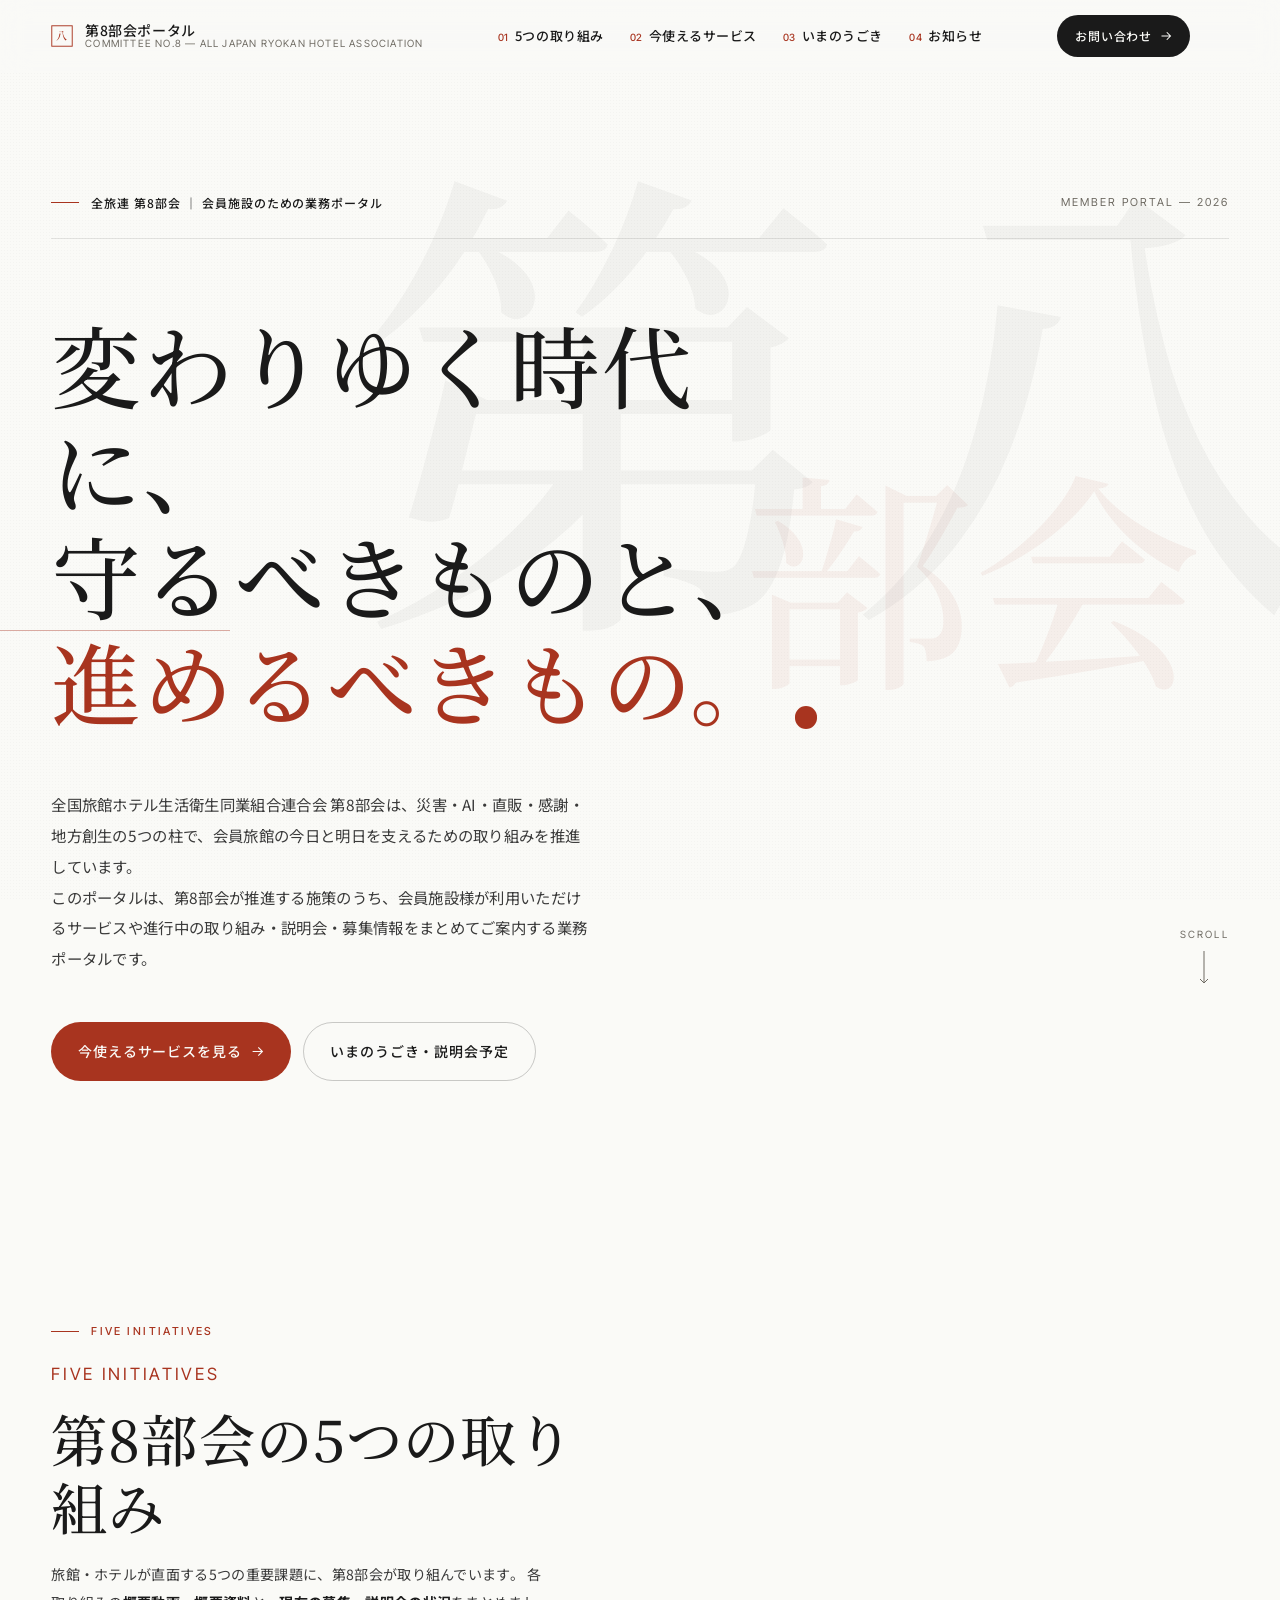
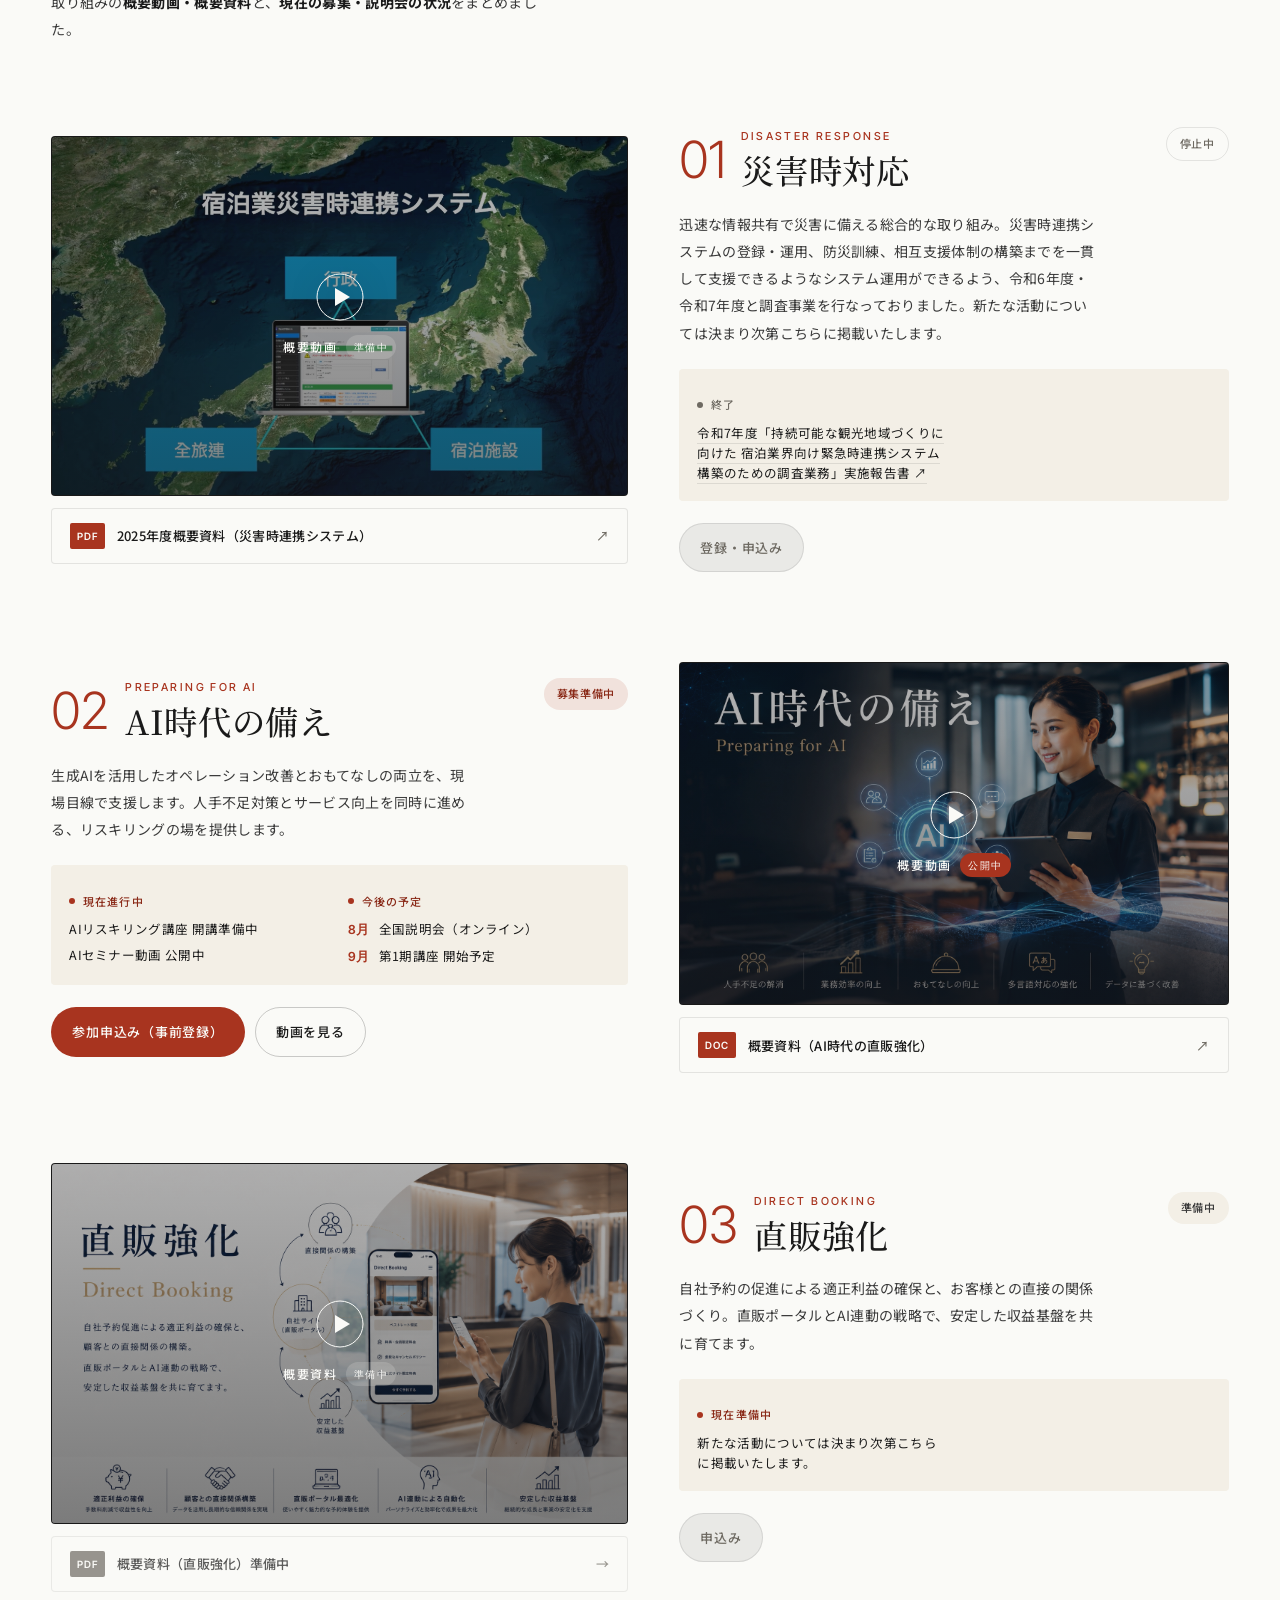
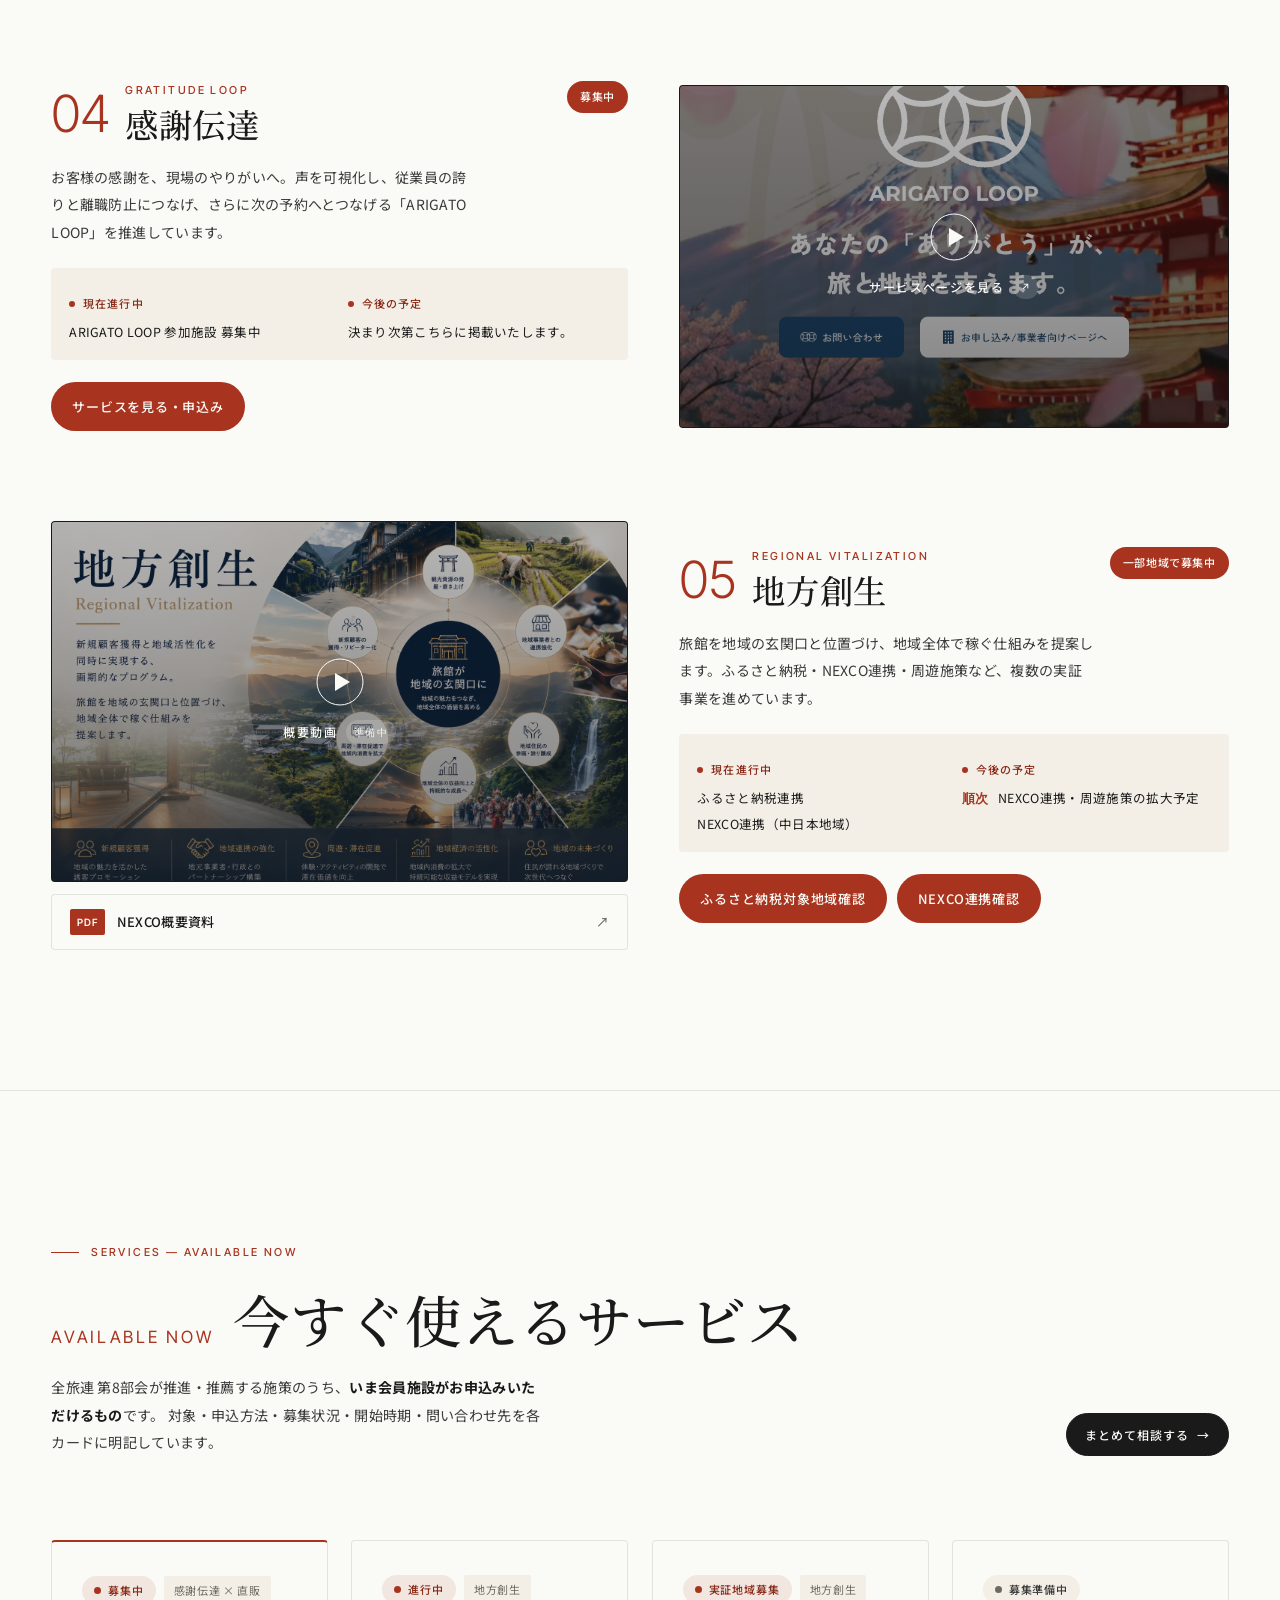
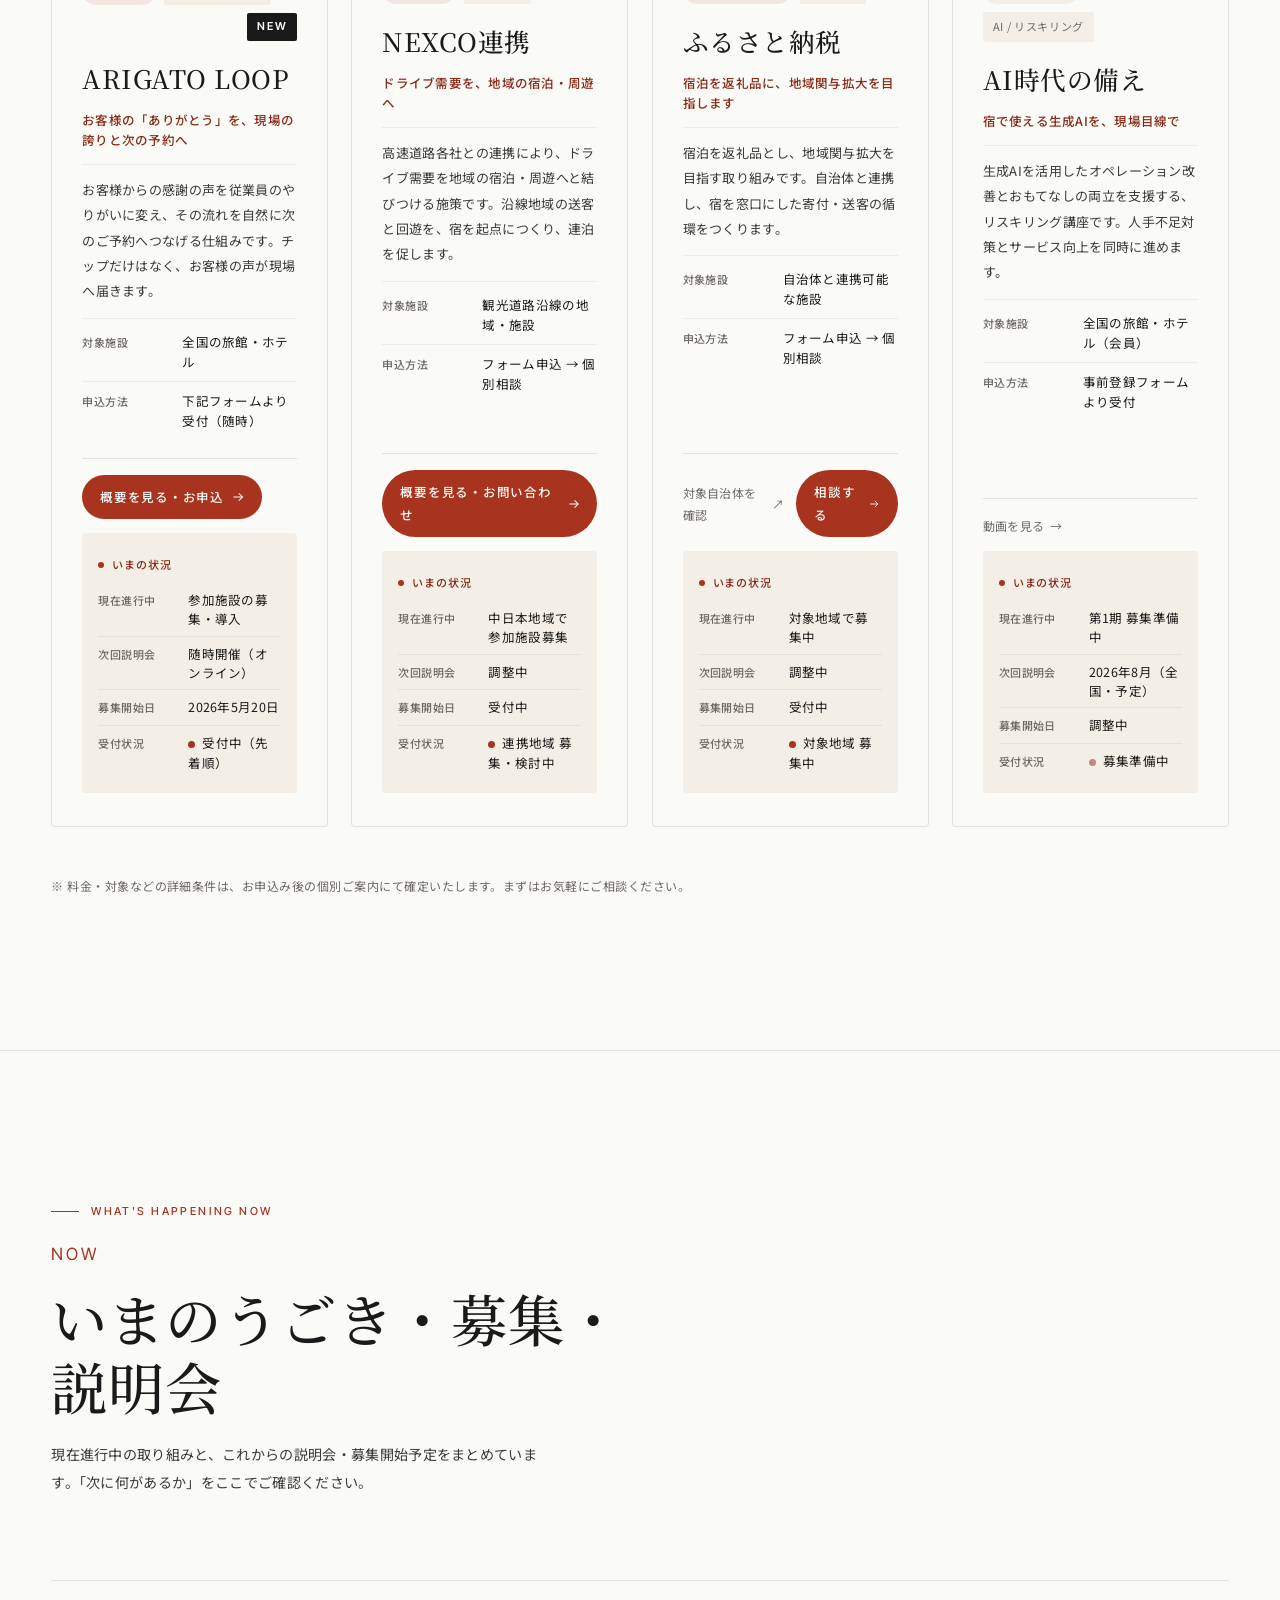
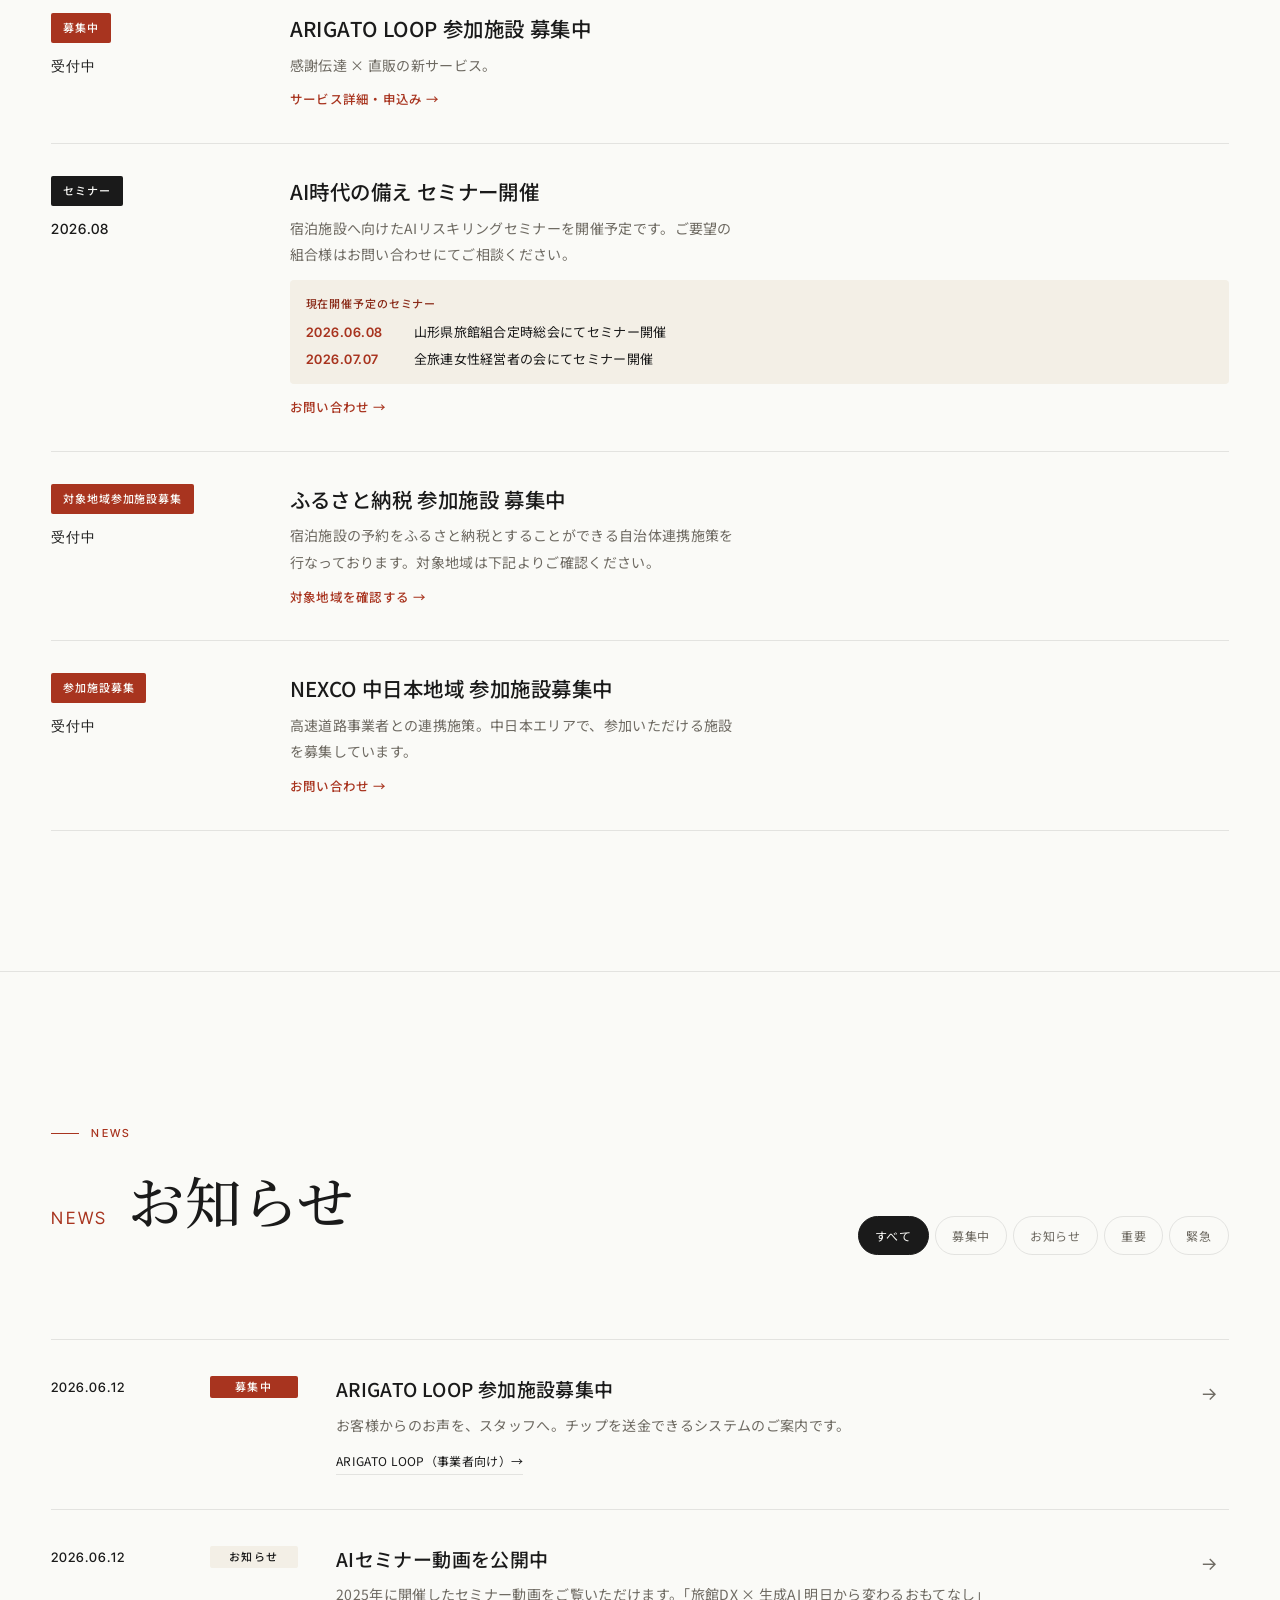
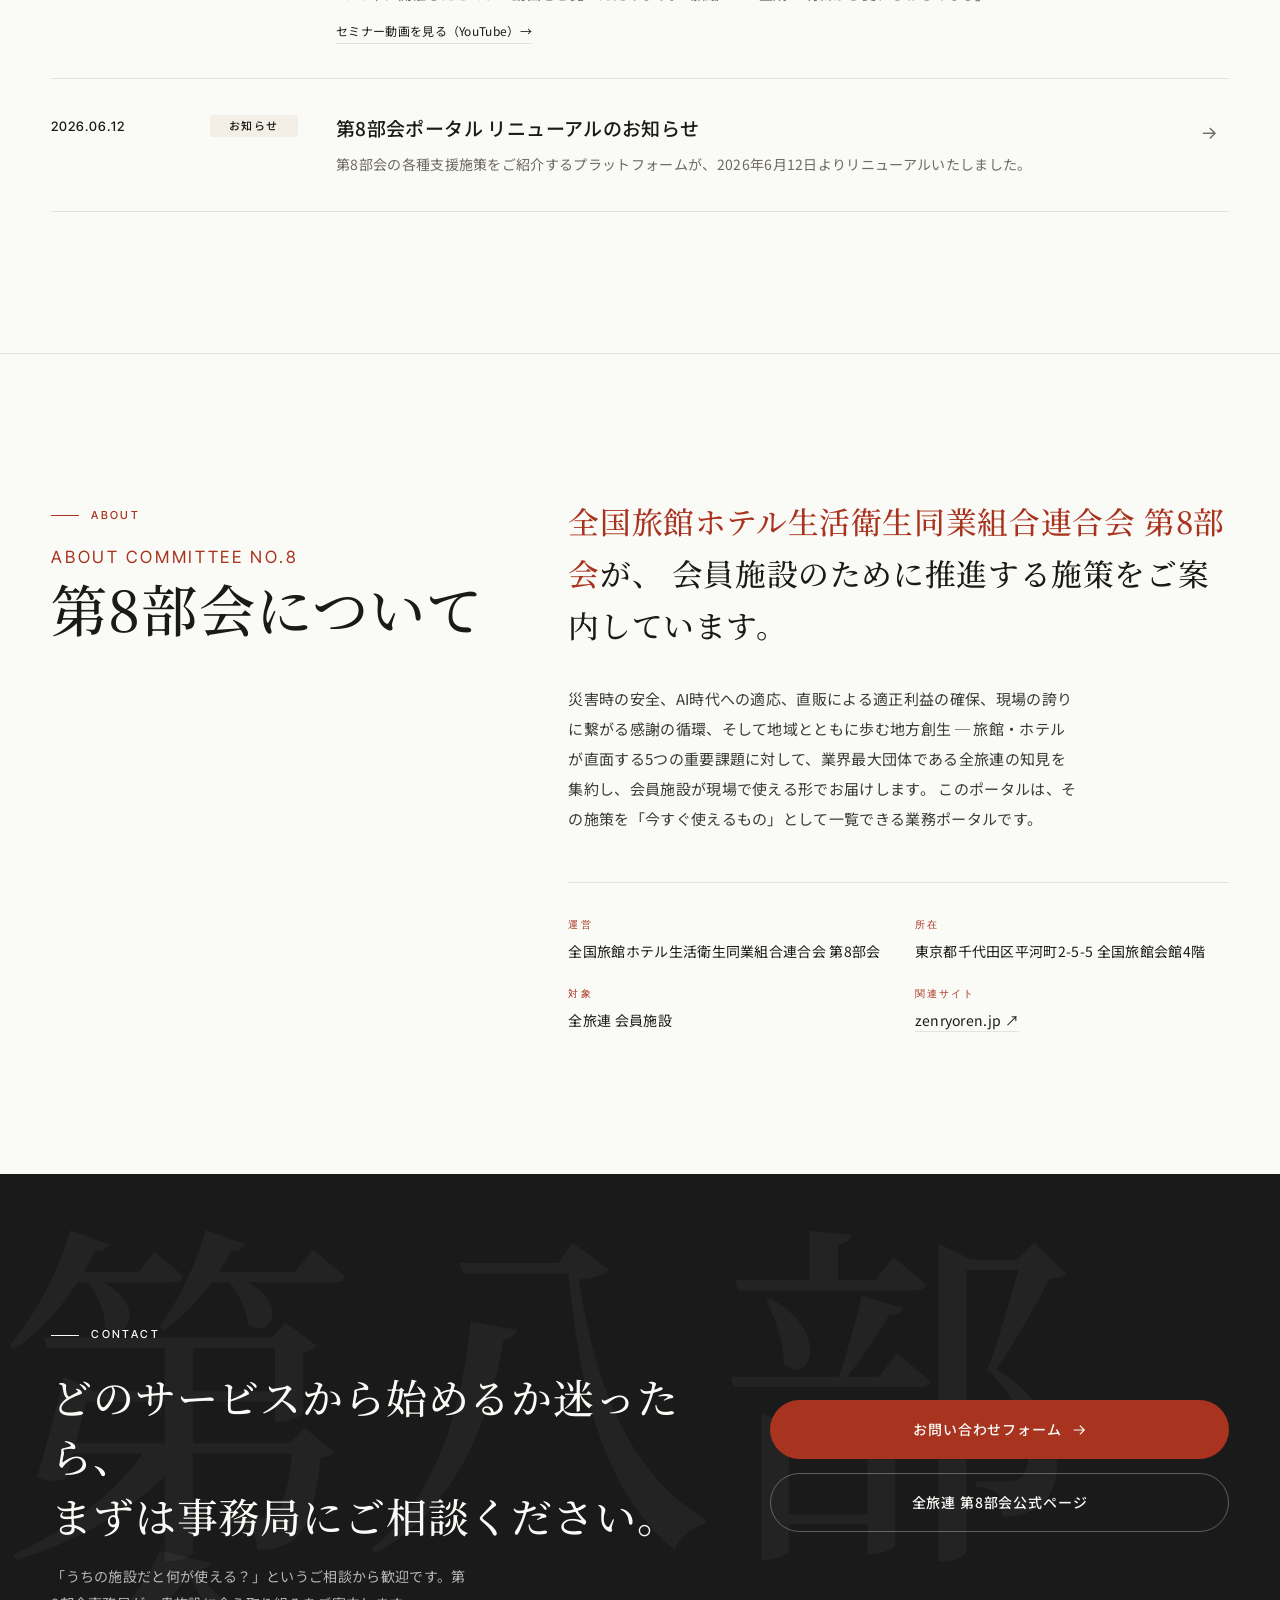
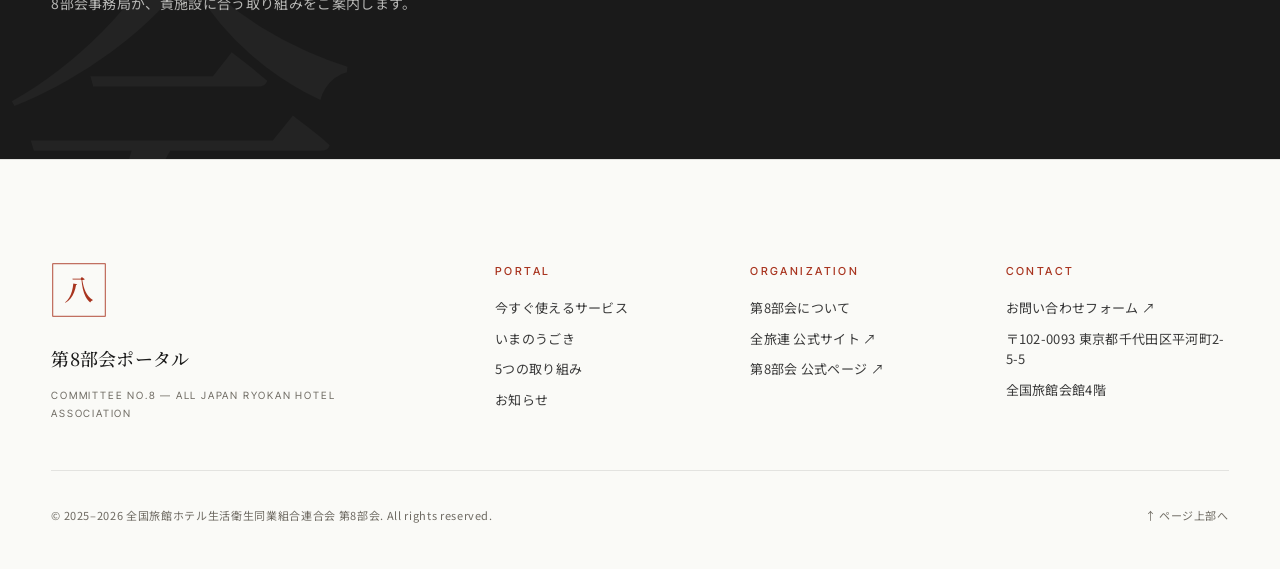
==== index.html @ 37c9463f "Add files via upload" ====
<!doctype html>
<html lang="ja">
<head>
<meta charset="utf-8" />
<meta name="viewport" content="width=device-width, initial-scale=1" />
<title>第8部会ポータル ｜ 会員施設のための業務ポータル</title>
<meta name="description" content="全旅連 第8部会ポータル。会員施設が今すぐ利用・申込みできるサービスと、現在進行中の取り組み・説明会・募集情報をご案内します。" />
<link rel="preconnect" href="https://fonts.googleapis.com" />
<link rel="preconnect" href="https://fonts.gstatic.com" crossorigin />
<link href="https://fonts.googleapis.com/css2?family=Inter+Tight:wght@300;400;500;600&family=Noto+Sans+JP:wght@300;400;500;700&family=Noto+Serif+JP:wght@400;500;600&display=swap" rel="stylesheet" />
<link rel="stylesheet" href="assets/style.css" />
</head>
<body>

<!-- ============== NAV ============== -->
<header class="nav" id="nav">
  <div class="nav__inner">
    <a href="#top" class="nav__brand" aria-label="第8部会ポータル トップ">
      <span class="nav__mark" aria-hidden="true">
        <svg viewBox="0 0 28 28" width="22" height="22"><rect x="1" y="1" width="26" height="26" fill="none" stroke="currentColor" stroke-width="1.2"/><text x="14" y="19" text-anchor="middle" font-family="Noto Serif JP, serif" font-size="14" font-weight="500" fill="currentColor">八</text></svg>
      </span>
      <span class="nav__brand-text">
        <span class="nav__brand-jp">第8部会ポータル</span>
        <span class="nav__brand-en">Committee No.8 — All Japan Ryokan Hotel Association</span>
      </span>
    </a>
    <nav class="nav__links" aria-label="グローバルナビ">
      <a href="#initiatives"><i>01</i>5つの取り組み</a>
      <a href="#services"><i>02</i>今使えるサービス</a>
      <a href="#now"><i>03</i>いまのうごき</a>
      <a href="#news"><i>04</i>お知らせ</a>
    </nav>
    <a href="https://docs.google.com/forms/d/e/1FAIpQLSd4M0A9nW3x4Pua7P4YbGYP8tBooy2LQN7IDvdfPH8wpctisw/viewform" class="nav__cta" target="_blank" rel="noopener">
      お問い合わせ
      <svg viewBox="0 0 16 16" width="12" height="12" aria-hidden="true"><path d="M2 8h12M9 3l5 5-5 5" fill="none" stroke="currentColor" stroke-width="1.4"/></svg>
    </a>
    <button class="nav__menu" id="nav-menu" aria-label="メニュー" aria-expanded="false">
      <span></span><span></span>
    </button>
  </div>
</header>

<main id="top">

<!-- ============== HERO ============== -->
<section class="hero" id="hero">
  <div class="hero__grid">
    <div class="hero__eyebrow">
      <span class="kicker"><i></i>全旅連 第8部会 ｜ 会員施設のための業務ポータル</span>
      <span class="kicker__date">Member Portal — 2026</span>
    </div>

    <h1 class="hero__title" data-reveal-words>
      <span class="line">変わりゆく時代に、</span>
      <span class="line">守るべきものと、</span>
      <span class="line"><em>進めるべきもの。</em></span>
    </h1>

    <p class="hero__lead">
      全国旅館ホテル生活衛生同業組合連合会 第8部会は、災害・AI・直販・感謝・地方創生の5つの柱で、会員旅館の今日と明日を支えるための取り組みを推進しています。<br />
      このポータルは、第8部会が推進する施策のうち、会員施設様が利用いただけるサービスや進行中の取り組み・説明会・募集情報をまとめてご案内する業務ポータルです。
    </p>

    <div class="hero__actions">
      <a class="btn btn--primary" href="#services">
        今使えるサービスを見る
        <svg viewBox="0 0 16 16" width="13" height="13" aria-hidden="true"><path d="M2 8h12M9 3l5 5-5 5" fill="none" stroke="currentColor" stroke-width="1.4"/></svg>
      </a>
      <a class="btn btn--ghost-dark" href="#now">いまのうごき・説明会予定</a>
    </div>

    <a href="#initiatives" class="hero__scroll" aria-label="下にスクロール">
      <span>Scroll</span>
      <svg viewBox="0 0 14 40" width="14" height="40" aria-hidden="true"><line x1="7" y1="0" x2="7" y2="32" stroke="currentColor" stroke-width="1"/><path d="M3 28l4 4 4-4" fill="none" stroke="currentColor" stroke-width="1"/></svg>
    </a>
  </div>

  <div class="hero__marks" aria-hidden="true">
    <span class="mark mark--brushA">第八</span>
    <span class="mark mark--brushB">部会</span>
    <span class="mark mark--rule"></span>
  </div>
</section>

<!-- ============== INITIATIVES (5つの取り組み) ============== -->
<section class="section section--initiatives" id="initiatives">
  <header class="section__head">
    <span class="section__eyebrow"><i></i>Five Initiatives</span>
    <h2 class="section__title">
      <span class="section__title-en">Five Initiatives</span>
      <span class="section__title-jp">第8部会の5つの取り組み</span>
    </h2>
    <p class="section__lead">
      旅館・ホテルが直面する5つの重要課題に、第8部会が取り組んでいます。
      各取り組みの<strong>概要動画・概要資料</strong>と、<strong>現在の募集・説明会の状況</strong>をまとめました。
    </p>
  </header>

  <div class="pillars">

    <!-- 01 災害時対応 -->
    <article class="pillar" id="p-bousai" data-reveal>
      <div class="pillar__media">
        <a class="vidposter vidposter--ready" href="https://gotoinfo.staynavi.direct/wp-content/themes/goto/bundles/pdf/zenryoren_saigai.pdf" target="_blank" rel="noopener" aria-label="災害時対応 概要">
          <img src="assets/img/saigai-system.png" alt="宿泊業 災害時連携システム" loading="lazy" />
          <span class="vidposter__overlay">
            <span class="vidposter__play" aria-hidden="true"><svg viewBox="0 0 48 48" width="48" height="48"><circle cx="24" cy="24" r="23" fill="none" stroke="currentColor" stroke-width="1"/><polygon points="19,15 19,33 34,24" fill="currentColor"/></svg></span>
            <span class="vidposter__label">概要動画 <em>準備中</em></span>
          </span>
        </a>
        <a class="docbtn" href="https://gotoinfo.staynavi.direct/wp-content/themes/goto/bundles/pdf/zenryoren_saigai.pdf" target="_blank" rel="noopener">
          <span class="docbtn__ico" aria-hidden="true">PDF</span>
          2025年度概要資料（災害時連携システム）
          <em>↗</em>
        </a>
      </div>
      <div class="pillar__content">
        <div class="pillar__head">
          <span class="pillar__num">01</span>
          <div>
            <span class="pillar__en">Disaster Response</span>
            <h3 class="pillar__title">災害時対応</h3>
          </div>
          <span class="pillar__status pillar__status--stop">停止中</span>
        </div>
        <p class="pillar__desc">迅速な情報共有で災害に備える総合的な取り組み。災害時連携システムの登録・運用、防災訓練、相互支援体制の構築までを一貫して支援できるようなシステム運用ができるよう、令和6年度・令和7年度と調査事業を行なっておりました。新たな活動については決まり次第こちらに掲載いたします。</p>
        <div class="pillar__events">
          <div class="evt">
            <span class="evt__head evt__head--end"><i></i>終了</span>
            <ul><li><a href="https://www.mlit.go.jp/kankocho/content/001991982.pdf" target="_blank" rel="noopener" class="evt__doclink">令和7年度「持続可能な観光地域づくりに向けた 宿泊業界向け緊急時連携システム構築のための調査業務」実施報告書 ↗</a></li></ul>
          </div>
        </div>
        <div class="pillar__actions">
          <span class="btn btn--disabled btn--sm" aria-disabled="true">登録・申込み</span>
        </div>
      </div>
    </article>

    <!-- 02 AI時代の備え -->
    <article class="pillar pillar--reverse" id="p-ai" data-reveal>
      <div class="pillar__media">
        <a class="vidposter vidposter--live" href="https://www.youtube.com/playlist?list=PLPViDoviuXeSA_RJrIDHY9i2A43cs2u6F" target="_blank" rel="noopener" aria-label="AI時代の備え 概要動画">
          <img src="assets/img/ai-preparing.png" alt="AI時代の備え" loading="lazy" />
          <span class="vidposter__overlay">
            <span class="vidposter__play" aria-hidden="true"><svg viewBox="0 0 48 48" width="48" height="48"><circle cx="24" cy="24" r="23" fill="none" stroke="currentColor" stroke-width="1"/><polygon points="19,15 19,33 34,24" fill="currentColor"/></svg></span>
            <span class="vidposter__label">概要動画 <em>公開中</em></span>
          </span>
        </a>
        <a class="docbtn" href="https://ai-4toqkw3.gamma.site/" target="_blank" rel="noopener">
          <span class="docbtn__ico" aria-hidden="true">DOC</span>
          概要資料（AI時代の直販強化）
          <em>↗</em>
        </a>
      </div>
      <div class="pillar__content">
        <div class="pillar__head">
          <span class="pillar__num">02</span>
          <div>
            <span class="pillar__en">Preparing for AI</span>
            <h3 class="pillar__title">AI時代の備え</h3>
          </div>
          <span class="pillar__status pillar__status--soon">募集準備中</span>
        </div>
        <p class="pillar__desc">生成AIを活用したオペレーション改善とおもてなしの両立を、現場目線で支援します。人手不足対策とサービス向上を同時に進める、リスキリングの場を提供します。</p>
        <div class="pillar__events">
          <div class="evt">
            <span class="evt__head"><i></i>現在進行中</span>
            <ul><li>AIリスキリング講座 開講準備中</li><li>AIセミナー動画 公開中</li></ul>
          </div>
          <div class="evt">
            <span class="evt__head"><i></i>今後の予定</span>
            <ul><li><b>8月</b> 全国説明会（オンライン）</li><li><b>9月</b> 第1期講座 開始予定</li></ul>
          </div>
        </div>
        <div class="pillar__actions">
          <a class="btn btn--primary btn--sm" href="https://docs.google.com/forms/d/e/1FAIpQLSd4M0A9nW3x4Pua7P4YbGYP8tBooy2LQN7IDvdfPH8wpctisw/viewform" target="_blank" rel="noopener">参加申込み（事前登録）</a>
          <a class="btn btn--ghost btn--sm" href="https://www.youtube.com/playlist?list=PLPViDoviuXeSA_RJrIDHY9i2A43cs2u6F" target="_blank" rel="noopener">動画を見る</a>
        </div>
      </div>
    </article>

    <!-- 03 直販強化 -->
    <article class="pillar" id="p-choku" data-reveal>
      <div class="pillar__media">
        <div class="vidposter vidposter--ready vidposter--static" role="img" aria-label="直販強化 概要">
          <img src="assets/img/direct-booking.png" alt="直販強化" loading="lazy" />
          <span class="vidposter__overlay">
            <span class="vidposter__play" aria-hidden="true"><svg viewBox="0 0 48 48" width="48" height="48"><circle cx="24" cy="24" r="23" fill="none" stroke="currentColor" stroke-width="1"/><polygon points="19,15 19,33 34,24" fill="currentColor"/></svg></span>
            <span class="vidposter__label">概要資料 <em>準備中</em></span>
          </span>
        </div>
        <a class="docbtn docbtn--soon" href="#p-choku">
          <span class="docbtn__ico" aria-hidden="true">PDF</span>
          概要資料（直販強化）準備中
          <em>→</em>
        </a>
      </div>
      <div class="pillar__content">
        <div class="pillar__head">
          <span class="pillar__num">03</span>
          <div>
            <span class="pillar__en">Direct Booking</span>
            <h3 class="pillar__title">直販強化</h3>
          </div>
          <span class="pillar__status pillar__status--prep">準備中</span>
        </div>
        <p class="pillar__desc">自社予約の促進による適正利益の確保と、お客様との直接の関係づくり。直販ポータルとAI連動の戦略で、安定した収益基盤を共に育てます。</p>
        <div class="pillar__events">
          <div class="evt">
            <span class="evt__head"><i></i>現在準備中</span>
            <ul><li>新たな活動については決まり次第こちらに掲載いたします。</li></ul>
          </div>
        </div>
        <div class="pillar__actions">
          <span class="btn btn--disabled btn--sm" aria-disabled="true">申込み</span>
        </div>
      </div>
    </article>

    <!-- 04 感謝伝達 -->
    <article class="pillar pillar--reverse" id="p-kansha" data-reveal>
      <div class="pillar__media">
        <a class="vidposter vidposter--ready" href="https://arigatoloop.com/" target="_blank" rel="noopener" aria-label="感謝伝達 サービスページ">
          <img src="assets/img/arigato-loop.png" alt="ARIGATO LOOP" loading="lazy" />
          <span class="vidposter__overlay">
            <span class="vidposter__play" aria-hidden="true"><svg viewBox="0 0 48 48" width="48" height="48"><circle cx="24" cy="24" r="23" fill="none" stroke="currentColor" stroke-width="1"/><polygon points="19,15 19,33 34,24" fill="currentColor"/></svg></span>
            <span class="vidposter__label">サービスページを見る <em>↗</em></span>
          </span>
        </a>
      </div>
      <div class="pillar__content">
        <div class="pillar__head">
          <span class="pillar__num">04</span>
          <div>
            <span class="pillar__en">Gratitude Loop</span>
            <h3 class="pillar__title">感謝伝達</h3>
          </div>
          <span class="pillar__status pillar__status--open">募集中</span>
        </div>
        <p class="pillar__desc">お客様の感謝を、現場のやりがいへ。声を可視化し、従業員の誇りと離職防止につなげ、さらに次の予約へとつなげる「ARIGATO LOOP」を推進しています。</p>
        <div class="pillar__events">
          <div class="evt">
            <span class="evt__head"><i></i>現在進行中</span>
            <ul><li>ARIGATO LOOP 参加施設 募集中</li></ul>
          </div>
          <div class="evt">
            <span class="evt__head"><i></i>今後の予定</span>
            <ul><li>決まり次第こちらに掲載いたします。</li></ul>
          </div>
        </div>
        <div class="pillar__actions">
          <a class="btn btn--primary btn--sm" href="https://docs.google.com/forms/d/e/1FAIpQLSd4M0A9nW3x4Pua7P4YbGYP8tBooy2LQN7IDvdfPH8wpctisw/viewform" target="_blank" rel="noopener">サービスを見る・申込み</a>
        </div>
      </div>
    </article>

    <!-- 05 地方創生 -->
    <article class="pillar" id="p-chihou" data-reveal>
      <div class="pillar__media">
        <div class="vidposter vidposter--ready vidposter--static" role="img" aria-label="地方創生 概要">
          <img src="assets/img/regional-vitalization.png" alt="地方創生" loading="lazy" />
          <span class="vidposter__overlay">
            <span class="vidposter__play" aria-hidden="true"><svg viewBox="0 0 48 48" width="48" height="48"><circle cx="24" cy="24" r="23" fill="none" stroke="currentColor" stroke-width="1"/><polygon points="19,15 19,33 34,24" fill="currentColor"/></svg></span>
            <span class="vidposter__label">概要動画 <em>準備中</em></span>
          </span>
        </div>
        <a class="docbtn" href="assets/nexco-gaiyou.pdf" target="_blank" rel="noopener">
          <span class="docbtn__ico" aria-hidden="true">PDF</span>
          NEXCO概要資料
          <em>↗</em>
        </a>
      </div>
      <div class="pillar__content">
        <div class="pillar__head">
          <span class="pillar__num">05</span>
          <div>
            <span class="pillar__en">Regional Vitalization</span>
            <h3 class="pillar__title">地方創生</h3>
          </div>
          <span class="pillar__status pillar__status--open">一部地域で募集中</span>
        </div>
        <p class="pillar__desc">旅館を地域の玄関口と位置づけ、地域全体で稼ぐ仕組みを提案します。ふるさと納税・NEXCO連携・周遊施策など、複数の実証事業を進めています。</p>
        <div class="pillar__events">
          <div class="evt">
            <span class="evt__head"><i></i>現在進行中</span>
            <ul><li>ふるさと納税連携</li><li>NEXCO連携（中日本地域）</li></ul>
          </div>
          <div class="evt">
            <span class="evt__head"><i></i>今後の予定</span>
            <ul><li><b>順次</b> NEXCO連携・周遊施策の拡大予定</li></ul>
          </div>
        </div>
        <div class="pillar__actions">
          <a class="btn btn--primary btn--sm" href="https://hometowntax.staynavi.direct/stay/donation/municipality/list" target="_blank" rel="noopener">ふるさと納税対象地域確認</a>
          <a class="btn btn--primary btn--sm" href="https://peerto.jp/service/valuedrive/" target="_blank" rel="noopener">NEXCO連携確認</a>
        </div>
      </div>
    </article>

  </div>
</section>

<!-- ============== SERVICES (今すぐ使えるサービス) ============== -->
<section class="section section--services" id="services">
  <header class="section__head section__head--row">
    <div>
      <span class="section__eyebrow"><i></i>Services — Available Now</span>
      <h2 class="section__title">
        <span class="section__title-en">Available Now</span>
        <span class="section__title-jp">今すぐ使えるサービス</span>
      </h2>
      <p class="section__lead">
        全旅連 第8部会が推進・推薦する施策のうち、<strong>いま会員施設がお申込みいただけるもの</strong>です。
        対象・申込方法・募集状況・開始時期・問い合わせ先を各カードに明記しています。
      </p>
    </div>
    <div class="head__actions">
      <a class="btn-mini btn-mini--solid" href="https://docs.google.com/forms/d/e/1FAIpQLSd4M0A9nW3x4Pua7P4YbGYP8tBooy2LQN7IDvdfPH8wpctisw/viewform" target="_blank" rel="noopener">まとめて相談する <em>→</em></a>
    </div>
  </header>

  <div class="svcs svcs--4">

    <!-- ARIGATO LOOP -->
    <article class="svc svc--feature" data-reveal>
      <div class="svc__top">
        <span class="svc__status svc__status--open"><i></i>募集中</span>
        <span class="svc__cat">感謝伝達 × 直販</span>
        <span class="svc__flag">NEW</span>
      </div>
      <h3 class="svc__title">ARIGATO LOOP</h3>
      <p class="svc__sub">お客様の「ありがとう」を、現場の誇りと次の予約へ</p>
      <p class="svc__desc">お客様からの感謝の声を従業員のやりがいに変え、その流れを自然に次のご予約へつなげる仕組みです。チップだけはなく、お客様の声が現場へ届きます。</p>
      <dl class="svc__defs">
        <div><dt>対象施設</dt><dd>全国の旅館・ホテル</dd></div>
        <div><dt>申込方法</dt><dd>下記フォームより受付（随時）</dd></div>
      </dl>
      <footer class="svc__foot">
        <a class="svc__cta" href="https://arigatoloop.com/biz" target="_blank" rel="noopener">
          概要を見る・お申込
          <svg viewBox="0 0 16 16" width="12" height="12" aria-hidden="true"><path d="M2 8h12M9 3l5 5-5 5" fill="none" stroke="currentColor" stroke-width="1.4"/></svg>
        </a>
      </footer>
      <div class="svc__live">
        <span class="svc__live-head"><i></i>いまの状況</span>
        <dl>
          <div><dt>現在進行中</dt><dd>参加施設の募集・導入</dd></div>
          <div><dt>次回説明会</dt><dd>随時開催（オンライン）</dd></div>
          <div><dt>募集開始日</dt><dd>2026年5月20日</dd></div>
          <div><dt>受付状況</dt><dd><span class="dot dot--open"></span>受付中（先着順）</dd></div>
        </dl>
      </div>
    </article>

    <!-- NEXCO連携 -->
    <article class="svc" data-reveal>
      <div class="svc__top">
        <span class="svc__status svc__status--open"><i></i>進行中</span>
        <span class="svc__cat">地方創生</span>
      </div>
      <h3 class="svc__title">NEXCO連携</h3>
      <p class="svc__sub">ドライブ需要を、地域の宿泊・周遊へ</p>
      <p class="svc__desc">高速道路各社との連携により、ドライブ需要を地域の宿泊・周遊へと結びつける施策です。沿線地域の送客と回遊を、宿を起点につくり、連泊を促します。</p>
      <dl class="svc__defs">
        <div><dt>対象施設</dt><dd>観光道路沿線の地域・施設</dd></div>
        <div><dt>申込方法</dt><dd>フォーム申込 → 個別相談</dd></div>
      </dl>
      <footer class="svc__foot">
        <a class="svc__cta" href="https://peerto.jp/service/valuedrive/" target="_blank" rel="noopener">
          概要を見る・お問い合わせ
          <svg viewBox="0 0 16 16" width="12" height="12" aria-hidden="true"><path d="M2 8h12M9 3l5 5-5 5" fill="none" stroke="currentColor" stroke-width="1.4"/></svg>
        </a>
      </footer>
      <div class="svc__live">
        <span class="svc__live-head"><i></i>いまの状況</span>
        <dl>
          <div><dt>現在進行中</dt><dd>中日本地域で参加施設募集</dd></div>
          <div><dt>次回説明会</dt><dd>調整中</dd></div>
          <div><dt>募集開始日</dt><dd>受付中</dd></div>
          <div><dt>受付状況</dt><dd><span class="dot dot--open"></span>連携地域 募集・検討中</dd></div>
        </dl>
      </div>
    </article>

    <!-- ふるさと納税連携 -->
    <article class="svc" data-reveal>
      <div class="svc__top">
        <span class="svc__status svc__status--open"><i></i>実証地域募集</span>
        <span class="svc__cat">地方創生</span>
      </div>
      <h3 class="svc__title">ふるさと納税</h3>
      <p class="svc__sub">宿泊を返礼品に、地域関与拡大を目指します</p>
      <p class="svc__desc">宿泊を返礼品とし、地域関与拡大を目指す取り組みです。自治体と連携し、宿を窓口にした寄付・送客の循環をつくります。</p>
      <dl class="svc__defs">
        <div><dt>対象施設</dt><dd>自治体と連携可能な施設</dd></div>
        <div><dt>申込方法</dt><dd>フォーム申込 → 個別相談</dd></div>
      </dl>
      <footer class="svc__foot">
        <a class="svc__more" href="https://hometowntax.staynavi.direct/stay/donation/municipality/list" target="_blank" rel="noopener">対象自治体を確認 <em>↗</em></a>
        <a class="svc__cta" href="https://gotoinfo.staynavi.direct/wp-content/themes/goto/bundles/manual/hometaxpayment/hometaxpayment_shisetsu.html" target="_blank" rel="noopener">
          相談する
          <svg viewBox="0 0 16 16" width="12" height="12" aria-hidden="true"><path d="M2 8h12M9 3l5 5-5 5" fill="none" stroke="currentColor" stroke-width="1.4"/></svg>
        </a>
      </footer>
      <div class="svc__live">
        <span class="svc__live-head"><i></i>いまの状況</span>
        <dl>
          <div><dt>現在進行中</dt><dd>対象地域で募集中</dd></div>
          <div><dt>次回説明会</dt><dd>調整中</dd></div>
          <div><dt>募集開始日</dt><dd>受付中</dd></div>
          <div><dt>受付状況</dt><dd><span class="dot dot--open"></span>対象地域 募集中</dd></div>
        </dl>
      </div>
    </article>

    <!-- AI時代の備え -->
    <article class="svc" data-reveal>
      <div class="svc__top">
        <span class="svc__status svc__status--soon"><i></i>募集準備中</span>
        <span class="svc__cat">AI / リスキリング</span>
      </div>
      <h3 class="svc__title">AI時代の備え</h3>
      <p class="svc__sub">宿で使える生成AIを、現場目線で</p>
      <p class="svc__desc">生成AIを活用したオペレーション改善とおもてなしの両立を支援する、リスキリング講座です。人手不足対策とサービス向上を同時に進めます。</p>
      <dl class="svc__defs">
        <div><dt>対象施設</dt><dd>全国の旅館・ホテル（会員）</dd></div>
        <div><dt>申込方法</dt><dd>事前登録フォームより受付</dd></div>
      </dl>
      <footer class="svc__foot">
        <a class="svc__more" href="https://www.youtube.com/playlist?list=PLPViDoviuXeSA_RJrIDHY9i2A43cs2u6F" target="_blank" rel="noopener">動画を見る <em>→</em></a>
      </footer>
      <div class="svc__live">
        <span class="svc__live-head"><i></i>いまの状況</span>
        <dl>
          <div><dt>現在進行中</dt><dd>第1期 募集準備中</dd></div>
          <div><dt>次回説明会</dt><dd>2026年8月（全国・予定）</dd></div>
          <div><dt>募集開始日</dt><dd>調整中</dd></div>
          <div><dt>受付状況</dt><dd><span class="dot dot--soon"></span>募集準備中</dd></div>
        </dl>
      </div>
    </article>

  </div>


  <p class="section__note">※ 料金・対象などの詳細条件は、お申込み後の個別ご案内にて確定いたします。まずはお気軽にご相談ください。</p>
</section>

<!-- ============== NOW (いまのうごき) ============== -->
<section class="section section--now" id="now">
  <header class="section__head">
    <span class="section__eyebrow"><i></i>What's Happening Now</span>
    <h2 class="section__title">
      <span class="section__title-en">Now</span>
      <span class="section__title-jp">いまのうごき・募集・説明会</span>
    </h2>
    <p class="section__lead">
      現在進行中の取り組みと、これからの説明会・募集開始予定をまとめています。「次に何があるか」をここでご確認ください。
    </p>
  </header>

  <ol class="timeline">
    <li class="tl" data-reveal>
      <div class="tl__left">
        <span class="tl__status tl__status--open">募集中</span>
        <span class="tl__date">受付中</span>
      </div>
      <div class="tl__body">
        <h3>ARIGATO LOOP 参加施設 募集中</h3>
        <p>感謝伝達 × 直販の新サービス。</p>
        <a class="tl__link" href="https://arigatoloop.com/biz" target="_blank" rel="noopener">サービス詳細・申込み →</a>
      </div>
    </li>

    <li class="tl" data-reveal>
      <div class="tl__left">
        <span class="tl__status tl__status--brief">セミナー</span>
        <span class="tl__date">2026.08</span>
      </div>
      <div class="tl__body">
        <h3>AI時代の備え セミナー開催</h3>
        <p>宿泊施設へ向けたAIリスキリングセミナーを開催予定です。ご要望の組合様はお問い合わせにてご相談ください。</p>
        <div class="tl__events">
          <span class="tl__events-head">現在開催予定のセミナー</span>
          <ul>
            <li><b>2026.06.08</b>山形県旅館組合定時総会にてセミナー開催</li>
            <li><b>2026.07.07</b>全旅連女性経営者の会にてセミナー開催</li>
          </ul>
        </div>
        <a class="tl__link" href="https://docs.google.com/forms/d/e/1FAIpQLSd4M0A9nW3x4Pua7P4YbGYP8tBooy2LQN7IDvdfPH8wpctisw/viewform" target="_blank" rel="noopener">お問い合わせ →</a>
      </div>
    </li>

    <li class="tl" data-reveal>
      <div class="tl__left">
        <span class="tl__status tl__status--open">対象地域参加施設募集</span>
        <span class="tl__date">受付中</span>
      </div>
      <div class="tl__body">
        <h3>ふるさと納税 参加施設 募集中</h3>
        <p>宿泊施設の予約をふるさと納税とすることができる自治体連携施策を行なっております。対象地域は下記よりご確認ください。</p>
        <a class="tl__link" href="https://hometowntax.staynavi.direct/stay/donation/municipality/list" target="_blank" rel="noopener">対象地域を確認する →</a>
      </div>
    </li>

    <li class="tl" data-reveal>
      <div class="tl__left">
        <span class="tl__status tl__status--open">参加施設募集</span>
        <span class="tl__date">受付中</span>
      </div>
      <div class="tl__body">
        <h3>NEXCO 中日本地域 参加施設募集中</h3>
        <p>高速道路事業者との連携施策。中日本エリアで、参加いただける施設を募集しています。</p>
        <a class="tl__link" href="https://gotoinfo.staynavi.direct/wp-content/themes/goto/bundles/manual/valuedrive/valuedrive_hotel.html" target="_blank" rel="noopener">お問い合わせ →</a>
      </div>
    </li>
  </ol>
</section>

<!-- ============== NEWS ============== -->
<section class="section section--news" id="news">
  <header class="section__head section__head--row">
    <div>
      <span class="section__eyebrow"><i></i>News</span>
      <h2 class="section__title">
        <span class="section__title-en">News</span>
        <span class="section__title-jp">お知らせ</span>
      </h2>
    </div>
    <div class="news__tabs" role="tablist">
      <button class="news__tab is-active" data-filter="all">すべて</button>
      <button class="news__tab" data-filter="recruit">募集中</button>
      <button class="news__tab" data-filter="notice">お知らせ</button>
      <button class="news__tab" data-filter="important">重要</button>
      <button class="news__tab" data-filter="urgent">緊急</button>
    </div>
  </header>

  <ul class="news">
    <li class="news__item" data-cat="recruit" data-reveal>
      <span class="news__date">2026.06.12</span>
      <span class="news__cat news__cat--recruit">募集中</span>
      <div class="news__body">
        <h3>ARIGATO LOOP 参加施設募集中</h3>
        <p>お客様からのお声を、スタッフへ。チップを送金できるシステムのご案内です。</p>
        <div class="news__links">
          <a href="https://arigatoloop.com/biz" target="_blank" rel="noopener">ARIGATO LOOP（事業者向け）→</a>
        </div>
      </div>
      <span class="news__arrow" aria-hidden="true">→</span>
    </li>

    <li class="news__item" data-cat="notice" data-reveal>
      <span class="news__date">2026.06.12</span>
      <span class="news__cat news__cat--notice">お知らせ</span>
      <div class="news__body">
        <h3>AIセミナー動画を公開中</h3>
        <p>2025年に開催したセミナー動画をご覧いただけます。「旅館DX × 生成AI 明日から変わるおもてなし」</p>
        <div class="news__links">
          <a href="https://www.youtube.com/playlist?list=PLPViDoviuXeSA_RJrIDHY9i2A43cs2u6F" target="_blank" rel="noopener">セミナー動画を見る（YouTube）→</a>
        </div>
      </div>
      <span class="news__arrow" aria-hidden="true">→</span>
    </li>

    <li class="news__item" data-cat="notice" data-reveal>
      <span class="news__date">2026.06.12</span>
      <span class="news__cat news__cat--notice">お知らせ</span>
      <div class="news__body">
        <h3>第8部会ポータル リニューアルのお知らせ</h3>
        <p>第8部会の各種支援施策をご紹介するプラットフォームが、2026年6月12日よりリニューアルいたしました。</p>
      </div>
      <span class="news__arrow" aria-hidden="true">→</span>
    </li>
  </ul>
</section>

<!-- ============== ABOUT ============== -->
<section class="section section--about" id="about">
  <div class="about">
    <div class="about__left">
      <span class="section__eyebrow"><i></i>About</span>
      <h2 class="section__title section__title--block">
        <span class="section__title-en">About Committee No.8</span>
        <span class="section__title-jp">第8部会について</span>
      </h2>
    </div>
    <div class="about__right">
      <p class="about__lead" data-reveal-words>
        <em>全国旅館ホテル生活衛生同業組合連合会 第8部会</em>が、
        会員施設のために推進する施策をご案内しています。
      </p>
      <p class="about__text">
        災害時の安全、AI時代への適応、直販による適正利益の確保、現場の誇りに繋がる感謝の循環、そして地域とともに歩む地方創生 ─
        旅館・ホテルが直面する5つの重要課題に対して、業界最大団体である全旅連の知見を集約し、会員施設が現場で使える形でお届けします。
        このポータルは、その施策を「今すぐ使えるもの」として一覧できる業務ポータルです。
      </p>

      <dl class="about__defs">
        <div>
          <dt>運営</dt>
          <dd>全国旅館ホテル生活衛生同業組合連合会 第8部会</dd>
        </div>
        <div>
          <dt>所在</dt>
          <dd>東京都千代田区平河町2-5-5 全国旅館会館4階</dd>
        </div>
        <div>
          <dt>対象</dt>
          <dd>全旅連 会員施設</dd>
        </div>
        <div>
          <dt>関連サイト</dt>
          <dd><a href="https://www.zenryoren.jp/" target="_blank" rel="noopener">zenryoren.jp ↗</a></dd>
        </div>
      </dl>
    </div>
  </div>
</section>

<!-- ============== CONTACT BANNER ============== -->
<section class="contact" id="contact">
  <div class="contact__inner">
    <div class="contact__head">
      <span class="section__eyebrow section__eyebrow--invert"><i></i>Contact</span>
      <h2 class="contact__title">どのサービスから始めるか迷ったら、<br />まずは事務局にご相談ください。</h2>
      <p class="contact__sub">「うちの施設だと何が使える？」というご相談から歓迎です。第8部会事務局が、貴施設に合う取り組みをご案内します。</p>
    </div>
    <div class="contact__actions">
      <a class="btn btn--primary" href="https://docs.google.com/forms/d/e/1FAIpQLSd4M0A9nW3x4Pua7P4YbGYP8tBooy2LQN7IDvdfPH8wpctisw/viewform" target="_blank" rel="noopener">
        お問い合わせフォーム
        <svg viewBox="0 0 16 16" width="14" height="14" aria-hidden="true"><path d="M2 8h12M9 3l5 5-5 5" fill="none" stroke="currentColor" stroke-width="1.4"/></svg>
      </a>
      <a class="btn btn--ghost" href="https://www.zenryoren.jp/bukai/dai8/" target="_blank" rel="noopener">
        全旅連 第8部会公式ページ
      </a>
    </div>
  </div>
</section>

</main>

<!-- ============== FOOTER ============== -->
<footer class="footer">
  <div class="footer__inner">
    <div class="footer__brand">
      <div class="footer__mark" aria-hidden="true">
        <svg viewBox="0 0 64 64" width="56" height="56"><rect x="2" y="2" width="60" height="60" fill="none" stroke="currentColor" stroke-width="1"/><text x="32" y="44" text-anchor="middle" font-family="Noto Serif JP, serif" font-size="34" font-weight="500" fill="currentColor">八</text></svg>
      </div>
      <p class="footer__brand-jp">第8部会ポータル</p>
      <p class="footer__brand-en">Committee No.8 — All Japan Ryokan Hotel Association</p>
    </div>

    <nav class="footer__nav" aria-label="フッターナビ">
      <div>
        <h4>Portal</h4>
        <ul>
          <li><a href="#services">今すぐ使えるサービス</a></li>
          <li><a href="#now">いまのうごき</a></li>
          <li><a href="#initiatives">5つの取り組み</a></li>
          <li><a href="#news">お知らせ</a></li>
        </ul>
      </div>
      <div>
        <h4>Organization</h4>
        <ul>
          <li><a href="#about">第8部会について</a></li>
          <li><a href="https://www.zenryoren.jp/" target="_blank" rel="noopener">全旅連 公式サイト ↗</a></li>
          <li><a href="https://www.zenryoren.jp/bukai/dai8/" target="_blank" rel="noopener">第8部会 公式ページ ↗</a></li>
        </ul>
      </div>
      <div>
        <h4>Contact</h4>
        <ul>
          <li><a href="https://docs.google.com/forms/d/e/1FAIpQLSd4M0A9nW3x4Pua7P4YbGYP8tBooy2LQN7IDvdfPH8wpctisw/viewform" target="_blank" rel="noopener">お問い合わせフォーム ↗</a></li>
          <li>〒102-0093 東京都千代田区平河町2-5-5</li>
          <li>全国旅館会館4階</li>
        </ul>
      </div>
    </nav>
  </div>

  <div class="footer__bottom">
    <p>© 2025–2026 全国旅館ホテル生活衛生同業組合連合会 第8部会. All rights reserved.</p>
    <p class="footer__back"><a href="#top">↑ ページ上部へ</a></p>
  </div>
</footer>

<script src="assets/main.js" defer></script>
</body>
</html>
---- assets/style.css ----
/* ============================================================
   第8部会ポータル — Stylesheet (member portal edition)
   palette: off-white / near-black / vermilion accent
   ============================================================ */

:root {
  --bg:        #fafaf7;
  --bg-warm:   #f3efe6;
  --bg-deep:   #1a1a1a;
  --fg:        #1a1a1a;
  --fg-2:      #3a3a3a;
  --muted:     #6e6a62;
  --line:      rgba(26,26,26,0.10);
  --line-soft: rgba(26,26,26,0.06);
  --accent:    #a8341f;
  --accent-2:  #8a2a18;
  --green:     #2b6b4f;
  --inv:       #fafaf7;

  --max:       1280px;
  --gutter:    clamp(20px, 4vw, 80px);
  --nav-h:     72px;

  --ff-jp:     "Noto Sans JP", "Hiragino Kaku Gothic ProN", "Yu Gothic", sans-serif;
  --ff-en:     "Inter Tight", "Helvetica Neue", Arial, sans-serif;
  --ff-disp:   "Noto Serif JP", "Hiragino Mincho ProN", "Yu Mincho", serif;

  --ease:      cubic-bezier(0.22, 0.61, 0.36, 1);
}

* { box-sizing: border-box; }
html { scroll-behavior: smooth; }
body {
  margin: 0;
  background: var(--bg);
  color: var(--fg);
  font-family: var(--ff-jp);
  font-weight: 400;
  font-size: 16px;
  line-height: 1.8;
  letter-spacing: 0.02em;
  -webkit-font-smoothing: antialiased;
  text-rendering: optimizeLegibility;
}

img { display: block; max-width: 100%; }
a { color: inherit; text-decoration: none; transition: color .25s var(--ease); }
button { background: none; border: 0; padding: 0; font: inherit; color: inherit; cursor: pointer; }
strong { font-weight: 700; color: var(--fg); }
::selection { background: var(--accent); color: #fff; }

body::before {
  content: "";
  position: fixed; inset: 0;
  background-image: radial-gradient(rgba(26,26,26,0.025) 1px, transparent 1px);
  background-size: 3px 3px;
  pointer-events: none;
  z-index: 1;
  mix-blend-mode: multiply;
}

/* ============================================================
   BUTTONS (shared)
   ============================================================ */
.btn {
  display: inline-flex; align-items: center; justify-content: center; gap: 10px;
  padding: 16px 26px;
  font-size: 14px;
  font-weight: 500;
  letter-spacing: 0.06em;
  border-radius: 999px;
  border: 1px solid transparent;
  transition: all .25s var(--ease);
  white-space: nowrap;
}
.btn--sm { padding: 12px 20px; font-size: 13px; }
.btn--primary { background: var(--accent); color: var(--inv); }
.btn--primary:hover { background: #c14127; transform: translateY(-1px); }
.btn--disabled {
  background: rgba(26,26,26,0.07); color: var(--muted);
  border-color: rgba(26,26,26,0.10); cursor: default; pointer-events: none;
}
.btn--ghost, .btn--ghost-dark {
  background: transparent; color: var(--fg);
  border-color: rgba(26,26,26,0.22);
}
.btn--ghost:hover, .btn--ghost-dark:hover { border-color: var(--fg); background: rgba(26,26,26,0.03); }
.contact .btn--ghost { color: var(--inv); border-color: rgba(250,250,247,0.3); }
.contact .btn--ghost:hover { border-color: var(--inv); background: rgba(250,250,247,0.05); }

.btn-mini {
  display: inline-flex; align-items: center; gap: 8px;
  padding: 10px 18px;
  font-size: 12px; font-weight: 500; letter-spacing: 0.08em;
  border: 1px solid var(--line); border-radius: 999px;
  color: var(--fg); background: var(--bg);
  transition: all .25s var(--ease); white-space: nowrap;
}
.btn-mini em { font-style: normal; transition: transform .25s var(--ease); }
.btn-mini:hover { border-color: var(--fg); }
.btn-mini:hover em { transform: translateX(3px); }
.btn-mini--solid { background: var(--fg); color: var(--inv); border-color: var(--fg); }
.btn-mini--solid:hover { background: var(--accent); border-color: var(--accent); }

/* ============================================================
   NAV
   ============================================================ */
.nav {
  position: fixed; top: 0; left: 0; right: 0; z-index: 50;
  background: rgba(250,250,247,0.85);
  backdrop-filter: saturate(1.4) blur(14px);
  -webkit-backdrop-filter: saturate(1.4) blur(14px);
  border-bottom: 1px solid transparent;
  transition: border-color .35s var(--ease), background .35s var(--ease);
}
.nav.is-scrolled { border-bottom-color: var(--line); background: rgba(250,250,247,0.92); }
.nav__inner {
  max-width: var(--max); margin: 0 auto; padding: 0 var(--gutter);
  height: var(--nav-h);
  display: grid; grid-template-columns: auto 1fr auto auto;
  align-items: center; gap: clamp(16px, 3vw, 48px);
}
.nav__brand { display: flex; align-items: center; gap: 12px; color: var(--fg); }
.nav__mark { color: var(--accent); display: inline-flex; }
.nav__brand-text { display: flex; flex-direction: column; line-height: 1.15; }
.nav__brand-jp { font-size: 14px; font-weight: 500; letter-spacing: 0.04em; }
.nav__brand-en { font-family: var(--ff-en); font-size: 10px; letter-spacing: 0.12em; color: var(--muted); text-transform: uppercase; }

.nav__links { display: flex; gap: clamp(12px, 2.2vw, 26px); align-items: center; justify-content: center; }
.nav__links a {
  font-size: 13px; font-weight: 500; letter-spacing: 0.04em; color: var(--fg);
  position: relative; display: inline-flex; align-items: baseline; gap: 6px;
}
.nav__links a i { font-family: var(--ff-en); font-style: normal; font-size: 10px; color: var(--accent); font-weight: 500; }
.nav__links a::after {
  content: ""; position: absolute; left: 0; right: 0; bottom: -6px; height: 1px;
  background: var(--accent); transform: scaleX(0); transform-origin: left;
  transition: transform .35s var(--ease);
}
.nav__links a:hover::after { transform: scaleX(1); }

.nav__cta {
  display: inline-flex; align-items: center; gap: 8px;
  background: var(--fg); color: var(--inv);
  padding: 10px 18px; border-radius: 999px;
  font-size: 12px; letter-spacing: 0.08em; font-weight: 500;
  transition: background .25s var(--ease);
}
.nav__cta:hover { background: var(--accent); }

.nav__menu { display: none; width: 32px; height: 32px; flex-direction: column; justify-content: center; gap: 5px; }
.nav__menu span { display: block; width: 22px; height: 1px; background: var(--fg); transition: transform .3s var(--ease); }

@media (max-width: 1040px) {
  .nav__links, .nav__cta { display: none; }
  .nav__menu { display: inline-flex; align-items: center; }
  .nav__inner { grid-template-columns: 1fr auto; }
  .nav.is-open .nav__menu span:nth-child(1) { transform: translateY(3px) rotate(45deg); }
  .nav.is-open .nav__menu span:nth-child(2) { transform: translateY(-3px) rotate(-45deg); }
  .nav.is-open .nav__links {
    display: flex; flex-direction: column;
    position: fixed; top: var(--nav-h); left: 0; right: 0; bottom: 0;
    background: var(--bg); padding: 32px var(--gutter);
    gap: 18px; align-items: flex-start; justify-content: flex-start;
    border-top: 1px solid var(--line);
  }
  .nav.is-open .nav__links a { font-size: 20px; }
  .nav.is-open .nav__cta {
    display: inline-flex; position: fixed; left: var(--gutter); right: var(--gutter); bottom: 32px;
    justify-content: center; padding: 16px;
  }
}

/* ============================================================
   HERO
   ============================================================ */
.hero {
  position: relative;
  padding: calc(var(--nav-h) + clamp(60px, 10vw, 120px)) var(--gutter) clamp(48px, 7vw, 96px);
  min-height: auto; overflow: hidden; background: var(--bg);
}
.hero__grid { max-width: var(--max); margin: 0 auto; position: relative; z-index: 2; }
.hero__eyebrow {
  display: flex; justify-content: space-between; align-items: center; gap: 24px;
  padding-bottom: 24px; border-bottom: 1px solid var(--line);
  margin-bottom: clamp(40px, 6vw, 72px);
}
.kicker {
  font-size: 12px; letter-spacing: 0.08em; color: var(--fg);
  display: inline-flex; align-items: center; gap: 12px; font-weight: 500;
}
.kicker i { display: inline-block; width: 28px; height: 1px; background: var(--accent); }
.kicker__date { font-family: var(--ff-en); font-size: 11px; letter-spacing: 0.18em; text-transform: uppercase; color: var(--muted); }

.hero__title {
  font-family: var(--ff-disp); font-weight: 500;
  font-size: clamp(38px, 7vw, 104px); line-height: 1.18; letter-spacing: 0.02em;
  margin: 0 0 clamp(32px, 5vw, 56px); max-width: 16ch;
}
.hero__title .line { display: block; overflow: hidden; }
.hero__title em { font-style: normal; color: var(--accent); position: relative; }
.hero__title em::after { content: ""; position: absolute; right: -.4em; bottom: .18em; width: .25em; height: .25em; background: var(--accent); border-radius: 50%; }

.hero__lead {
  max-width: 60ch; font-size: clamp(15px, 1.2vw, 17px); line-height: 2; color: var(--fg-2);
  margin: 0 0 clamp(32px, 4vw, 48px);
}
.hero__actions { display: flex; flex-wrap: wrap; gap: 12px; margin-bottom: 0; }

.hero__meta {
  display: grid; grid-template-columns: repeat(3, minmax(0, 1fr));
  gap: clamp(20px, 3vw, 48px); padding-top: 28px; border-top: 1px solid var(--line);
}
.hero__meta-block { display: flex; flex-direction: column; gap: 6px; }
.hero__meta-label { font-family: var(--ff-en); font-size: 10px; letter-spacing: 0.22em; text-transform: uppercase; color: var(--accent); font-weight: 500; }
.hero__meta-value { font-size: 14px; font-weight: 500; color: var(--fg); }
.hero__meta-value a { border-bottom: 1px solid var(--line); padding-bottom: 1px; }
.hero__meta-value a:hover { color: var(--accent); border-color: var(--accent); }

.hero__scroll {
  position: absolute; right: 0; bottom: clamp(40px, 7vw, 90px);
  display: inline-flex; flex-direction: column; align-items: center; gap: 8px;
  font-family: var(--ff-en); font-size: 10px; letter-spacing: 0.22em; text-transform: uppercase; color: var(--muted);
}
.hero__scroll svg { animation: scrollHint 2.4s var(--ease) infinite; }
@keyframes scrollHint { 0%,100% { transform: translateY(0); opacity: .6; } 50% { transform: translateY(6px); opacity: 1; } }

.hero__marks { position: absolute; inset: 0; pointer-events: none; z-index: 1; }
.mark { position: absolute; font-family: var(--ff-disp); font-weight: 500; color: rgba(26,26,26,0.04); white-space: nowrap; user-select: none; will-change: transform; }
.mark--brushA { right: -4vw; top: 18vh; font-size: clamp(220px, 38vw, 540px); line-height: 0.9; }
.mark--brushB { right: 6vw; top: 52vh; font-size: clamp(120px, 18vw, 280px); color: rgba(168,52,31,0.06); line-height: 0.9; }
.mark--rule { left: 0; top: 70vh; width: 18vw; height: 1px; background: var(--accent); opacity: 0.4; }
.mark--no { left: 0; bottom: 6vh; font-family: var(--ff-en); font-size: 11px; letter-spacing: 0.32em; text-transform: uppercase; color: var(--muted); }

@media (max-width: 720px) {
  .hero__eyebrow { flex-direction: column; align-items: flex-start; gap: 10px; }
  .hero__meta { grid-template-columns: 1fr; gap: 16px; }
  .hero__scroll { display: none; }
  .hero__actions .btn { flex: 1 1 auto; }
}

/* ============================================================
   SECTION SHARED
   ============================================================ */
.section { padding: clamp(80px, 11vw, 150px) var(--gutter); max-width: var(--max); margin: 0 auto; position: relative; }
.section + .section { border-top: 1px solid var(--line); }
.section__head { margin-bottom: clamp(48px, 7vw, 84px); max-width: 64ch; }
.section__head--row { display: flex; align-items: flex-end; justify-content: space-between; gap: 24px; flex-wrap: wrap; max-width: 100%; }
.head__actions { flex-shrink: 0; display: flex; gap: 10px; }

.section__eyebrow {
  display: inline-flex; align-items: center; gap: 12px;
  font-family: var(--ff-en); font-size: 11px; letter-spacing: 0.22em; text-transform: uppercase;
  color: var(--accent); font-weight: 500; margin-bottom: 22px;
}
.section__eyebrow i { display: inline-block; width: 28px; height: 1px; background: currentColor; }
.section__eyebrow--invert { color: var(--inv); }

.section__title {
  font-family: var(--ff-disp); font-weight: 500;
  font-size: clamp(30px, 4.4vw, 66px); line-height: 1.2; letter-spacing: 0.02em;
  margin: 0 0 22px; display: flex; flex-direction: row; align-items: baseline; gap: 20px; flex-wrap: wrap;
}
.section__title--block { flex-direction: column; align-items: flex-start; gap: 6px; }
.section__title-en {
  font-family: var(--ff-en); font-weight: 400; font-size: 0.3em; letter-spacing: 0.16em;
  text-transform: uppercase; color: var(--accent); order: 0;
}
.section__title-jp { color: var(--fg); }
.section__lead { font-size: clamp(14px, 1.1vw, 16px); line-height: 1.95; color: var(--fg-2); margin: 0; max-width: 62ch; }
.section__note { margin-top: clamp(32px, 4vw, 48px); font-size: 12px; color: var(--muted); letter-spacing: 0.04em; }

/* ============================================================
   SERVICES — Available now
   ============================================================ */
.section--services { background: var(--bg); }
.svcs { display: grid; grid-template-columns: repeat(3, minmax(0, 1fr)); gap: clamp(16px, 1.8vw, 24px); }
.svcs--4 { grid-template-columns: repeat(4, minmax(0, 1fr)); }

.svc {
  position: relative; background: var(--bg);
  border: 1px solid var(--line); border-radius: 4px;
  padding: clamp(24px, 2.6vw, 34px) clamp(22px, 2.4vw, 30px);
  display: flex; flex-direction: column; gap: 14px;
  transition: transform .35s var(--ease), box-shadow .35s var(--ease), border-color .35s var(--ease);
}
.svc:hover { transform: translateY(-3px); box-shadow: 0 24px 50px -28px rgba(26,26,26,0.18); border-color: rgba(26,26,26,0.18); }
.svc--feature { border-top: 2px solid var(--accent); }

.svc__top { display: flex; flex-wrap: wrap; align-items: center; gap: 8px; }
.svc__status {
  display: inline-flex; align-items: center; gap: 7px;
  font-size: 11px; letter-spacing: 0.08em; font-weight: 500;
  padding: 5px 12px; border-radius: 999px;
}
.svc__status i { width: 7px; height: 7px; border-radius: 50%; display: inline-block; }
.svc__status--open { background: rgba(168,52,31,0.10); color: var(--accent-2); }
.svc__status--open i { background: var(--accent); animation: pulseDot 2s var(--ease) infinite; }
.svc__status--year { background: var(--bg-warm); color: var(--fg-2); }
.svc__status--year i { background: var(--green); }
.svc__status--soon { background: var(--bg-warm); color: var(--fg-2); }
.svc__status--soon i { background: var(--muted); }
@keyframes pulseDot { 0%,100% { box-shadow: 0 0 0 0 rgba(168,52,31,0.4); } 70% { box-shadow: 0 0 0 5px rgba(168,52,31,0); } }

.svc__cat { font-size: 11px; letter-spacing: 0.06em; padding: 5px 10px; border-radius: 2px; background: var(--bg-warm); color: var(--muted); }
.svc__flag { margin-left: auto; font-family: var(--ff-en); font-size: 11px; letter-spacing: 0.16em; font-weight: 600; padding: 4px 10px; border-radius: 2px; background: var(--fg); color: var(--inv); }

.svc__title { font-family: var(--ff-disp); font-weight: 500; font-size: clamp(22px, 2vw, 27px); line-height: 1.35; letter-spacing: 0.02em; margin: 6px 0 0; }
.svc__sub { font-size: 12.5px; letter-spacing: 0.02em; color: var(--accent-2); margin: 0; line-height: 1.6; font-weight: 500; }
.svc__desc { font-size: 13px; line-height: 1.95; color: var(--fg-2); margin: 0; padding-top: 12px; border-top: 1px solid var(--line-soft); }

.svc__defs { margin: 0; display: flex; flex-direction: column; gap: 0; padding: 4px 0; border-top: 1px solid var(--line-soft); }
.svc__defs > div { display: grid; grid-template-columns: 88px 1fr; gap: 12px; align-items: baseline; padding: 9px 0; border-bottom: 1px solid var(--line-soft); }
.svc__defs > div:last-child { border-bottom: 0; }
.svc__defs dt { font-size: 11px; letter-spacing: 0.04em; color: var(--muted); font-weight: 500; }
.svc__defs dd { margin: 0; font-size: 12.5px; color: var(--fg); line-height: 1.6; }
.dot { display: inline-block; width: 7px; height: 7px; border-radius: 50%; margin-right: 7px; vertical-align: middle; }
.dot--open { background: var(--accent); }
.dot--year { background: var(--green); }
.dot--soon { background: var(--accent-2); opacity: 0.5; }

.svc__live { background: var(--bg-warm); border-radius: 4px; padding: 14px 16px; }
.svc__live-head { display: inline-flex; align-items: center; gap: 8px; font-size: 11px; letter-spacing: 0.08em; font-weight: 500; color: var(--accent-2); margin-bottom: 8px; }
.svc__live-head i { width: 6px; height: 6px; border-radius: 50%; background: var(--accent); display: inline-block; animation: pulseDot 2s var(--ease) infinite; }
.svc__live dl { margin: 0; display: flex; flex-direction: column; gap: 0; }
.svc__live dl > div { display: grid; grid-template-columns: 80px 1fr; gap: 10px; align-items: baseline; padding: 7px 0; border-bottom: 1px solid var(--line-soft); }
.svc__live dl > div:last-child { border-bottom: 0; }
.svc__live dt { font-size: 11px; letter-spacing: 0.04em; color: var(--muted); font-weight: 500; }
.svc__live dd { margin: 0; font-size: 12.5px; color: var(--fg); line-height: 1.55; }

.svc__foot { margin-top: auto; display: flex; justify-content: space-between; align-items: center; gap: 12px; padding-top: 16px; border-top: 1px solid var(--line); }
.svc__more { font-size: 12px; color: var(--muted); display: inline-flex; align-items: center; gap: 6px; transition: color .25s var(--ease), gap .25s var(--ease); }
.svc__more em { font-style: normal; transition: transform .25s var(--ease); }
.svc__more:hover { color: var(--fg); gap: 9px; }
.svc__cta { display: inline-flex; align-items: center; gap: 8px; background: var(--accent); color: var(--inv); padding: 11px 18px; border-radius: 999px; font-size: 12.5px; font-weight: 500; letter-spacing: 0.06em; transition: background .25s var(--ease); }
.svc__cta:hover { background: #c14127; }
.svc__cta svg { transition: transform .25s var(--ease); }
.svc__cta:hover svg { transform: translateX(2px); }

@media (max-width: 980px) { .svcs { grid-template-columns: 1fr; max-width: 560px; margin: 0 auto; } .svcs--4 { grid-template-columns: 1fr; } }
@media (min-width: 981px) and (max-width: 1180px) { .svcs--4 { grid-template-columns: repeat(2, 1fr); } }
@media (min-width: 600px) and (max-width: 980px) { .svcs--4 { grid-template-columns: repeat(2, 1fr); max-width: none; } }

/* ============================================================
   NOW — timeline
   ============================================================ */
.section--now { background: var(--bg); }
.timeline { list-style: none; margin: 0; padding: 0; }
.tl {
  display: grid; grid-template-columns: 200px 1fr; gap: clamp(20px, 3vw, 48px);
  padding: clamp(22px, 3vw, 32px) 0;
  border-top: 1px solid var(--line); position: relative;
}
.tl:last-child { border-bottom: 1px solid var(--line); }
.tl__left { display: flex; flex-direction: column; gap: 10px; align-items: flex-start; }
.tl__status {
  display: inline-flex; align-items: center;
  font-size: 11px; letter-spacing: 0.08em; font-weight: 500;
  padding: 5px 12px; border-radius: 2px;
}
.tl__status--open { background: var(--accent); color: var(--inv); }
.tl__status--soon { background: rgba(168,52,31,0.12); color: var(--accent-2); }
.tl__status--brief { background: var(--fg); color: var(--inv); }
.tl__status--year { background: transparent; color: var(--green); border: 1px solid rgba(43,107,79,0.4); }
.tl__date { font-family: var(--ff-en); font-size: 14px; letter-spacing: 0.06em; color: var(--fg); font-weight: 500; }

.tl__body { display: flex; flex-direction: column; gap: 8px; }
.tl__body h3 { font-size: clamp(17px, 1.6vw, 21px); font-weight: 500; line-height: 1.5; margin: 0; letter-spacing: 0.02em; }
.tl__body p { font-size: 14px; line-height: 1.9; color: var(--muted); margin: 0; max-width: 56ch; }
.tl__link { font-size: 12.5px; color: var(--accent); font-weight: 500; margin-top: 2px; transition: gap .25s var(--ease); }
.tl__link:hover { color: var(--accent-2); }
.tl__events { margin: 4px 0 2px; padding: 14px 16px; background: var(--bg-warm); border-radius: 4px; }
.tl__events-head { display: block; font-size: 11px; letter-spacing: 0.08em; font-weight: 500; color: var(--accent-2); margin-bottom: 8px; }
.tl__events ul { list-style: none; margin: 0; padding: 0; display: flex; flex-direction: column; gap: 7px; }
.tl__events li { font-size: 13px; line-height: 1.6; color: var(--fg); display: grid; grid-template-columns: 96px 1fr; gap: 12px; align-items: baseline; }
.tl__events li b { font-family: var(--ff-en); font-weight: 600; color: var(--accent); letter-spacing: 0.04em; }
@media (max-width: 480px) { .tl__events li { grid-template-columns: 1fr; gap: 2px; } }
.tl:hover .tl__date { color: var(--accent); }

@media (max-width: 720px) {
  .tl { grid-template-columns: 1fr; gap: 12px; }
  .tl__left { flex-direction: row; align-items: center; gap: 12px; }
}

/* ============================================================
   PILLARS — five initiatives (detail)
   ============================================================ */
.section--initiatives { background: var(--bg); }
.pillars { display: flex; flex-direction: column; gap: clamp(48px, 7vw, 96px); }

.pillar { display: grid; grid-template-columns: minmax(0, 1.05fr) minmax(0, 1fr); gap: clamp(28px, 4vw, 64px); align-items: center; }
.pillar--reverse .pillar__media { order: 2; }
.pillar--reverse .pillar__content { order: 1; }

.pillar__media { display: flex; flex-direction: column; gap: 12px; }

.vidposter {
  position: relative; display: block; width: 100%; aspect-ratio: 16 / 10;
  overflow: hidden; border: 1px solid var(--line); border-radius: 4px;
  background: var(--bg-deep);
}
.vidposter img { width: 100%; height: 100%; object-fit: cover; opacity: 0.82; transition: transform 1s var(--ease), opacity .5s var(--ease); }
.vidposter:hover img { transform: scale(1.04); opacity: 0.68; }
.vidposter--static { cursor: default; }
.vidposter--static:hover img { transform: none; opacity: 0.82; }
.vidposter__overlay { position: absolute; inset: 0; display: flex; flex-direction: column; align-items: center; justify-content: center; gap: 14px; color: var(--inv); }
.vidposter__overlay::before { content: ""; position: absolute; inset: 0; background: linear-gradient(to bottom, rgba(26,26,26,0.15), rgba(26,26,26,0.45)); }
.vidposter__play { position: relative; z-index: 2; display: inline-flex; filter: drop-shadow(0 4px 18px rgba(0,0,0,0.4)); transition: transform .35s var(--ease), color .35s var(--ease); }
.vidposter:hover .vidposter__play { transform: scale(1.08); color: #f0c4b8; }
.vidposter__label { position: relative; z-index: 2; font-size: 12px; letter-spacing: 0.14em; font-weight: 500; display: inline-flex; align-items: center; gap: 8px; }
.vidposter__label em { font-style: normal; font-family: var(--ff-en); font-size: 10px; letter-spacing: 0.16em; text-transform: uppercase; padding: 3px 8px; border-radius: 999px; background: rgba(250,250,247,0.16); }
.vidposter--live .vidposter__label em { background: var(--accent); }

.docbtn {
  display: inline-flex; align-items: center; gap: 12px;
  padding: 14px 18px; border: 1px solid var(--line); border-radius: 4px;
  background: var(--bg); font-size: 13px; font-weight: 500; color: var(--fg);
  transition: all .25s var(--ease);
}
.docbtn em { font-style: normal; margin-left: auto; color: var(--muted); transition: transform .25s var(--ease); }
.docbtn:hover { border-color: var(--fg); background: var(--bg-warm); }
.docbtn:hover em { transform: translateX(3px); color: var(--accent); }
.docbtn__ico { font-family: var(--ff-en); font-size: 10px; letter-spacing: 0.08em; font-weight: 600; color: var(--inv); background: var(--accent); padding: 4px 7px; border-radius: 2px; }
.docbtn--soon { opacity: 0.7; }
.docbtn--soon .docbtn__ico { background: var(--muted); }

.pillar__head { display: grid; grid-template-columns: auto 1fr auto; align-items: center; gap: 16px; margin-bottom: 18px; }
.pillar__num { font-family: var(--ff-en); font-weight: 300; font-size: clamp(36px, 4vw, 56px); color: var(--accent); line-height: 1; letter-spacing: -0.02em; }
.pillar__en { font-family: var(--ff-en); font-size: 11px; font-weight: 500; letter-spacing: 0.22em; text-transform: uppercase; color: var(--accent); display: block; margin-bottom: 2px; }
.pillar__title { font-family: var(--ff-disp); font-weight: 500; font-size: clamp(24px, 2.6vw, 36px); line-height: 1.3; letter-spacing: 0.02em; margin: 0; }
.pillar__status { font-size: 11px; letter-spacing: 0.06em; font-weight: 500; padding: 6px 13px; border-radius: 999px; white-space: nowrap; align-self: flex-start; }
.pillar__status--open { background: var(--accent); color: var(--inv); }
.pillar__status--soon { background: rgba(168,52,31,0.12); color: var(--accent-2); }
.pillar__status--year { background: var(--bg-warm); color: var(--green); border: 1px solid rgba(43,107,79,0.3); }
.pillar__status--stop { background: transparent; color: var(--muted); border: 1px solid var(--line); }
.pillar__status--prep { background: var(--bg-warm); color: var(--fg-2); }

.pillar__desc { font-size: 14px; line-height: 1.95; color: var(--fg-2); margin: 0 0 22px; max-width: 52ch; }

.pillar__events { display: grid; grid-template-columns: 1fr 1fr; gap: 16px; padding: 18px; background: var(--bg-warm); border-radius: 4px; margin-bottom: 22px; }
.evt__head { display: inline-flex; align-items: center; gap: 8px; font-size: 11px; letter-spacing: 0.1em; font-weight: 500; color: var(--accent-2); text-transform: none; margin-bottom: 8px; }
.evt__head i { width: 6px; height: 6px; border-radius: 50%; background: var(--accent); display: inline-block; }
.evt__head--end { color: var(--muted); }
.evt__head--end i { background: var(--muted); }
.evt ul { list-style: none; margin: 0; padding: 0; display: flex; flex-direction: column; gap: 6px; }
.evt li { font-size: 12.5px; line-height: 1.6; color: var(--fg); }
.evt li b { font-family: var(--ff-en); font-weight: 600; color: var(--accent); margin-right: 6px; }
.evt__doclink { color: var(--fg); border-bottom: 1px solid var(--line); padding-bottom: 1px; transition: color .2s var(--ease), border-color .2s var(--ease); }
.evt__doclink:hover { color: var(--accent); border-color: var(--accent); }

.pillar__actions { display: flex; flex-wrap: wrap; gap: 10px; }

@media (max-width: 860px) {
  .pillar { grid-template-columns: 1fr; gap: 22px; }
  .pillar--reverse .pillar__media { order: 1; }
  .pillar--reverse .pillar__content { order: 2; }
  .pillar__events { grid-template-columns: 1fr; }
}

/* ============================================================
   REGIONAL — example cards
   ============================================================ */
.section--regional { background: var(--bg); }
.rcards { display: grid; grid-template-columns: repeat(3, minmax(0, 1fr)); gap: clamp(14px, 1.6vw, 20px); }
.rcard {
  position: relative; display: flex; flex-direction: column; gap: 12px;
  background: var(--bg); border: 1px solid var(--line); border-radius: 4px;
  padding: clamp(22px, 2.4vw, 30px);
  transition: transform .3s var(--ease), box-shadow .3s var(--ease), border-color .3s var(--ease);
}
.rcard:hover { transform: translateY(-3px); box-shadow: 0 22px 44px -26px rgba(26,26,26,0.18); border-color: rgba(26,26,26,0.18); }
.rcard__status { align-self: flex-start; font-size: 11px; letter-spacing: 0.06em; font-weight: 500; padding: 5px 12px; border-radius: 999px; }
.rcard__status--open { background: rgba(168,52,31,0.10); color: var(--accent-2); }
.rcard__status--run { background: var(--fg); color: var(--inv); }
.rcard__status--plan { background: var(--bg-warm); color: var(--muted); }
.rcard__title { font-family: var(--ff-disp); font-weight: 500; font-size: clamp(19px, 1.8vw, 23px); line-height: 1.4; margin: 2px 0 0; letter-spacing: 0.02em; }
.rcard__desc { font-size: 13px; line-height: 1.9; color: var(--fg-2); margin: 0; }
.rcard__meta { margin-top: auto; padding-top: 14px; border-top: 1px solid var(--line-soft); font-size: 12px; color: var(--muted); }

.rcard--add { border-style: dashed; background: transparent; align-items: flex-start; justify-content: center; text-align: left; }
.rcard--add:hover { border-color: var(--accent); }
.rcard__plus { font-family: var(--ff-en); font-size: 28px; font-weight: 300; color: var(--accent); line-height: 1; }
.rcard--add .rcard__meta { color: var(--accent); border-top-color: var(--line); }

@media (max-width: 920px) { .rcards { grid-template-columns: 1fr 1fr; } }
@media (max-width: 620px) { .rcards { grid-template-columns: 1fr; } }

/* ============================================================
   NEWS
   ============================================================ */
.section--news { background: var(--bg); }
.news__tabs { display: flex; flex-wrap: wrap; gap: 6px; }
.news__tab { font-size: 12px; letter-spacing: 0.06em; padding: 8px 16px; border: 1px solid var(--line); border-radius: 999px; color: var(--muted); background: transparent; transition: all .25s var(--ease); }
.news__tab:hover { color: var(--fg); border-color: var(--fg); }
.news__tab.is-active { background: var(--fg); color: var(--inv); border-color: var(--fg); }

.news { list-style: none; padding: 0; margin: 0; border-top: 1px solid var(--line); }
.news__item {
  display: grid; grid-template-columns: 120px 88px 1fr 28px; gap: clamp(16px, 3vw, 40px);
  padding: clamp(22px, 3vw, 34px) 0; border-bottom: 1px solid var(--line);
  align-items: flex-start; position: relative;
  transition: padding .3s var(--ease), background .3s var(--ease);
}
.news__item:hover { padding-left: 12px; padding-right: 12px; background: linear-gradient(to right, transparent, rgba(168,52,31,0.025), transparent); }
.news__item.is-hidden { display: none; }
.news__date { font-family: var(--ff-en); font-size: 13px; letter-spacing: 0.08em; color: var(--fg); font-weight: 500; padding-top: 2px; }
.news__cat { display: inline-flex; align-items: center; justify-content: center; font-size: 11px; letter-spacing: 0.12em; padding: 4px 10px; border-radius: 2px; font-weight: 500; height: 22px; margin-top: 2px; }
.news__cat--urgent { background: var(--accent); color: var(--inv); }
.news__cat--important { background: var(--fg); color: var(--inv); }
.news__cat--notice { background: var(--bg-warm); color: var(--fg); }
.news__cat--upcoming { background: transparent; color: var(--muted); border: 1px solid var(--line); }
.news__cat--recruit { background: var(--accent); color: var(--inv); }
.news__body h3 { font-size: clamp(16px, 1.5vw, 19px); font-weight: 500; line-height: 1.55; margin: 0 0 8px; letter-spacing: 0.02em; }
.news__body p { font-size: 14px; line-height: 1.9; color: var(--muted); margin: 0; }
.news__body strong { color: var(--accent); font-weight: 500; }
.news__links { margin-top: 12px; display: flex; flex-wrap: wrap; gap: 16px; }
.news__links a { font-size: 12px; color: var(--fg); border-bottom: 1px solid var(--line); padding-bottom: 2px; transition: all .2s var(--ease); }
.news__links a:hover { color: var(--accent); border-color: var(--accent); }
.news__arrow { font-family: var(--ff-en); color: var(--muted); font-size: 18px; transition: transform .3s var(--ease), color .3s var(--ease); padding-top: 4px; align-self: flex-start; }
.news__item:hover .news__arrow { transform: translateX(6px); color: var(--accent); }

@media (max-width: 720px) {
  .news__item { grid-template-columns: 1fr; gap: 8px; }
  .news__arrow { display: none; }
  .news__cat { justify-self: flex-start; }
}

/* ============================================================
   ABOUT
   ============================================================ */
.section--about { background: var(--bg); }
.about { display: grid; grid-template-columns: minmax(0, 1fr) minmax(0, 1.5fr); gap: clamp(40px, 6vw, 96px); }
.about__lead { font-family: var(--ff-disp); font-weight: 500; font-size: clamp(22px, 2.4vw, 32px); line-height: 1.7; margin: 0 0 32px; letter-spacing: 0.02em; color: var(--fg); }
.about__lead em { font-style: normal; color: var(--accent); }
.about__text { font-size: 15px; line-height: 2; color: var(--fg-2); margin: 0 0 48px; max-width: 64ch; }
.about__defs { margin: 0; display: grid; grid-template-columns: repeat(2, minmax(0, 1fr)); gap: 20px 32px; border-top: 1px solid var(--line); padding-top: 32px; }
.about__defs > div { display: flex; flex-direction: column; gap: 6px; }
.about__defs dt { font-family: var(--ff-en); font-size: 10px; letter-spacing: 0.22em; text-transform: uppercase; color: var(--accent); font-weight: 500; }
.about__defs dd { margin: 0; font-size: 14px; color: var(--fg); }
.about__defs dd a { border-bottom: 1px solid var(--line); padding-bottom: 1px; }
.about__defs dd a:hover { color: var(--accent); border-color: var(--accent); }

@media (max-width: 880px) { .about { grid-template-columns: 1fr; } .about__defs { grid-template-columns: 1fr; } }

/* ============================================================
   CONTACT
   ============================================================ */
.contact { background: var(--bg-deep); color: var(--inv); padding: clamp(72px, 11vw, 150px) var(--gutter); position: relative; overflow: hidden; }
.contact::before { content: "第八部会"; position: absolute; right: -2vw; bottom: -8vw; font-family: var(--ff-disp); font-weight: 500; font-size: clamp(180px, 28vw, 420px); line-height: 0.9; color: rgba(250,250,247,0.04); pointer-events: none; user-select: none; }
.contact__inner { max-width: var(--max); margin: 0 auto; display: grid; grid-template-columns: minmax(0, 1.4fr) minmax(0, 1fr); gap: clamp(40px, 6vw, 80px); align-items: center; position: relative; z-index: 2; }
.contact__title { font-family: var(--ff-disp); font-weight: 500; font-size: clamp(26px, 3.2vw, 46px); line-height: 1.45; letter-spacing: 0.02em; margin: 0 0 18px; }
.contact__sub { font-size: 14px; line-height: 1.95; color: rgba(250,250,247,0.7); margin: 0; max-width: 52ch; }
.contact__actions { display: flex; flex-direction: column; gap: 14px; }

@media (max-width: 720px) { .contact__inner { grid-template-columns: 1fr; } }

/* ============================================================
   FOOTER
   ============================================================ */
.footer { background: var(--bg); color: var(--fg); padding: clamp(64px, 8vw, 110px) var(--gutter) 32px; border-top: 1px solid var(--line); }
.footer__inner { max-width: var(--max); margin: 0 auto; display: grid; grid-template-columns: minmax(0, 1fr) minmax(0, 2fr); gap: clamp(40px, 6vw, 80px); padding-bottom: 48px; border-bottom: 1px solid var(--line); }
.footer__brand { display: flex; flex-direction: column; gap: 12px; }
.footer__mark { color: var(--accent); }
.footer__brand-jp { font-family: var(--ff-disp); font-weight: 500; font-size: 18px; margin: 4px 0 0; }
.footer__brand-en { font-family: var(--ff-en); font-size: 10px; letter-spacing: 0.18em; text-transform: uppercase; color: var(--muted); margin: 0; }
.footer__nav { display: grid; grid-template-columns: repeat(3, minmax(0, 1fr)); gap: 32px; }
.footer__nav h4 { font-family: var(--ff-en); font-size: 11px; letter-spacing: 0.22em; text-transform: uppercase; color: var(--accent); margin: 0 0 16px; font-weight: 500; }
.footer__nav ul { list-style: none; padding: 0; margin: 0; display: flex; flex-direction: column; gap: 10px; }
.footer__nav li, .footer__nav a { font-size: 13px; color: var(--fg-2); line-height: 1.6; }
.footer__nav a:hover { color: var(--accent); }
.footer__bottom { max-width: var(--max); margin: 0 auto; padding-top: 24px; display: flex; justify-content: space-between; align-items: center; font-size: 11px; letter-spacing: 0.06em; color: var(--muted); }
.footer__back a:hover { color: var(--accent); }

@media (max-width: 720px) {
  .footer__inner { grid-template-columns: 1fr; }
  .footer__nav { grid-template-columns: 1fr 1fr; gap: 24px; }
  .footer__bottom { flex-direction: column; gap: 12px; align-items: flex-start; }
}

/* ============================================================
   REVEAL animations
   ============================================================ */
[data-reveal] { opacity: 0; transform: translateY(28px); transition: opacity .9s var(--ease), transform .9s var(--ease); }
[data-reveal].is-in { opacity: 1; transform: none; }

.hero__title .line { opacity: 0; transform: translateY(102%); transition: opacity 1s var(--ease), transform 1.1s var(--ease); }
.hero__title.is-in .line { opacity: 1; transform: none; }
.hero__title.is-in .line:nth-child(1) { transition-delay: 0.05s; }
.hero__title.is-in .line:nth-child(2) { transition-delay: 0.18s; }
.hero__title.is-in .line:nth-child(3) { transition-delay: 0.32s; }

.hero__lead, .hero__actions, .hero__meta, .hero__eyebrow { opacity: 0; transform: translateY(16px); transition: opacity .9s var(--ease), transform .9s var(--ease); }
.hero.is-in .hero__eyebrow { transition-delay: 0.05s; opacity: 1; transform: none; }
.hero.is-in .hero__lead { transition-delay: 0.5s; opacity: 1; transform: none; }
.hero.is-in .hero__actions { transition-delay: 0.62s; opacity: 1; transform: none; }
.hero.is-in .hero__meta { transition-delay: 0.74s; opacity: 1; transform: none; }

@media (prefers-reduced-motion: reduce) {
  *, *::before, *::after { animation: none !important; transition: none !important; }
  [data-reveal], .hero__title .line, .hero__lead, .hero__actions, .hero__meta, .hero__eyebrow { opacity: 1 !important; transform: none !important; }
}
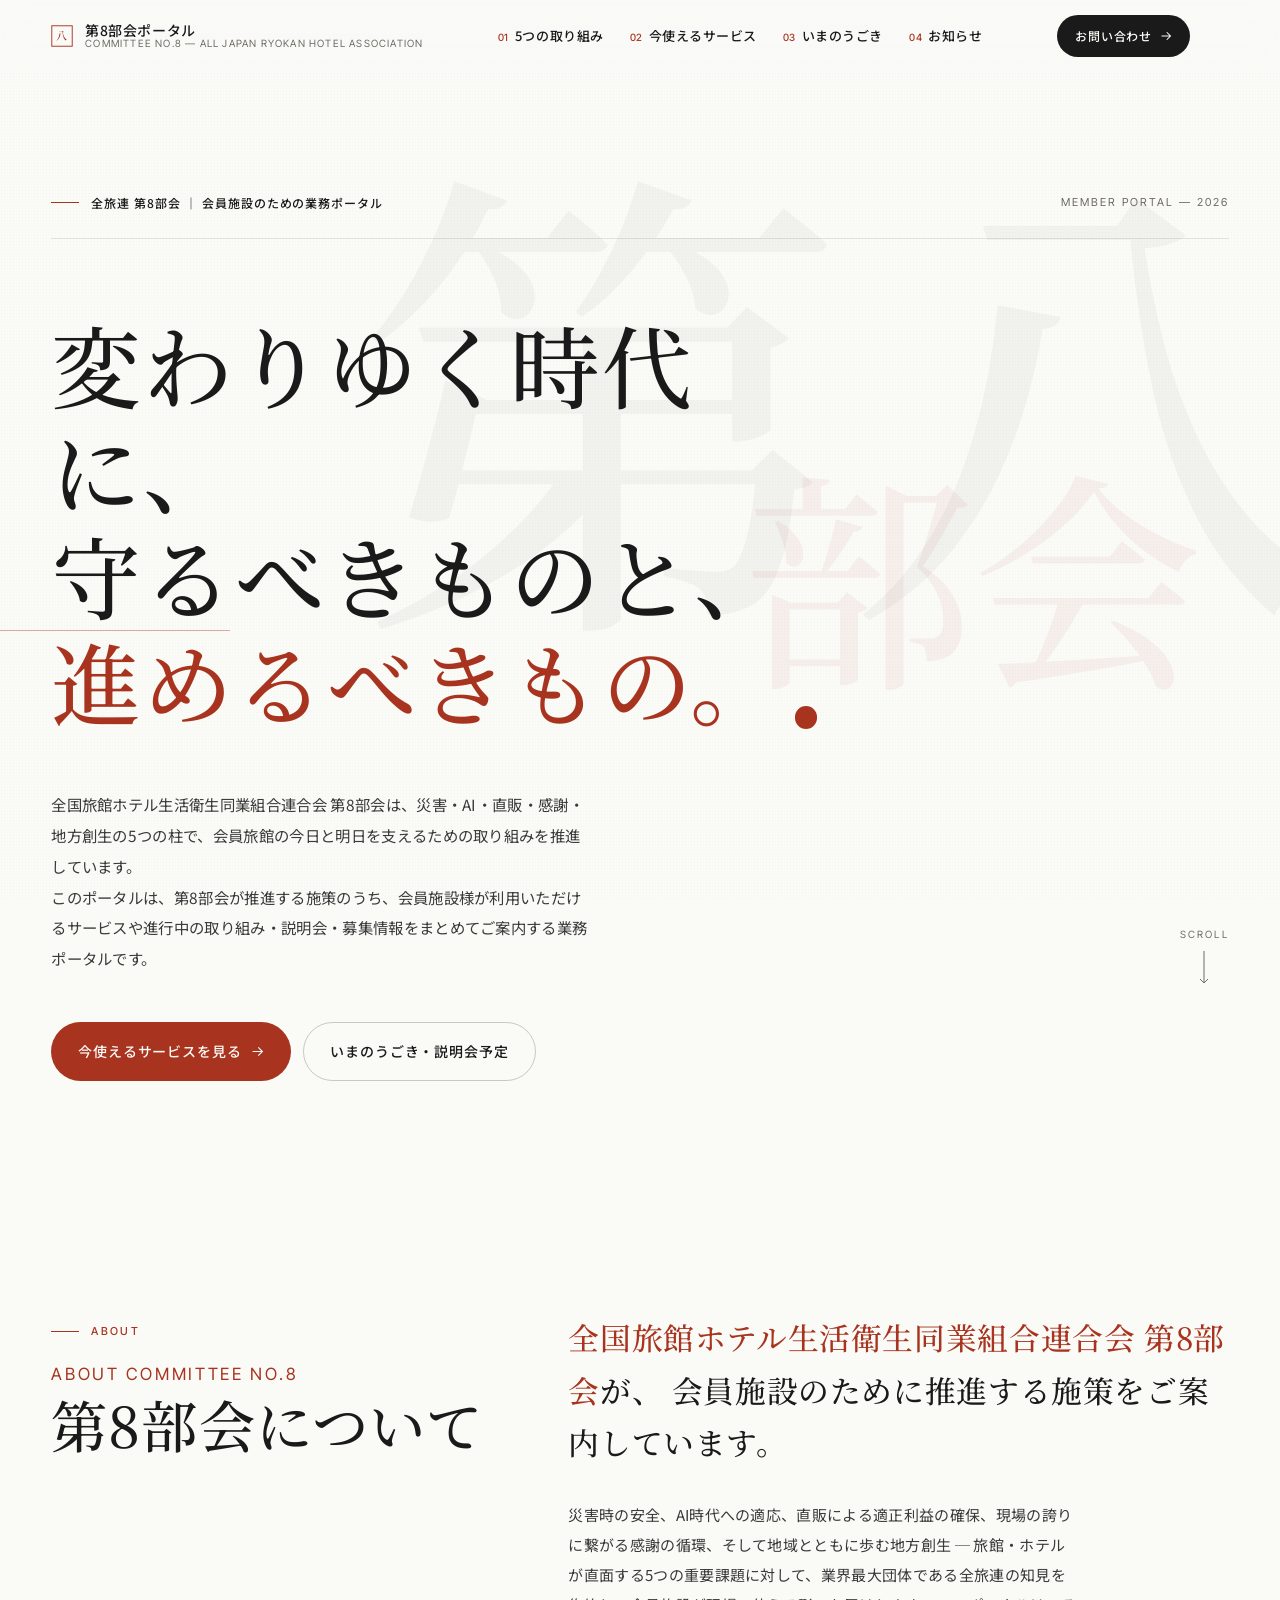
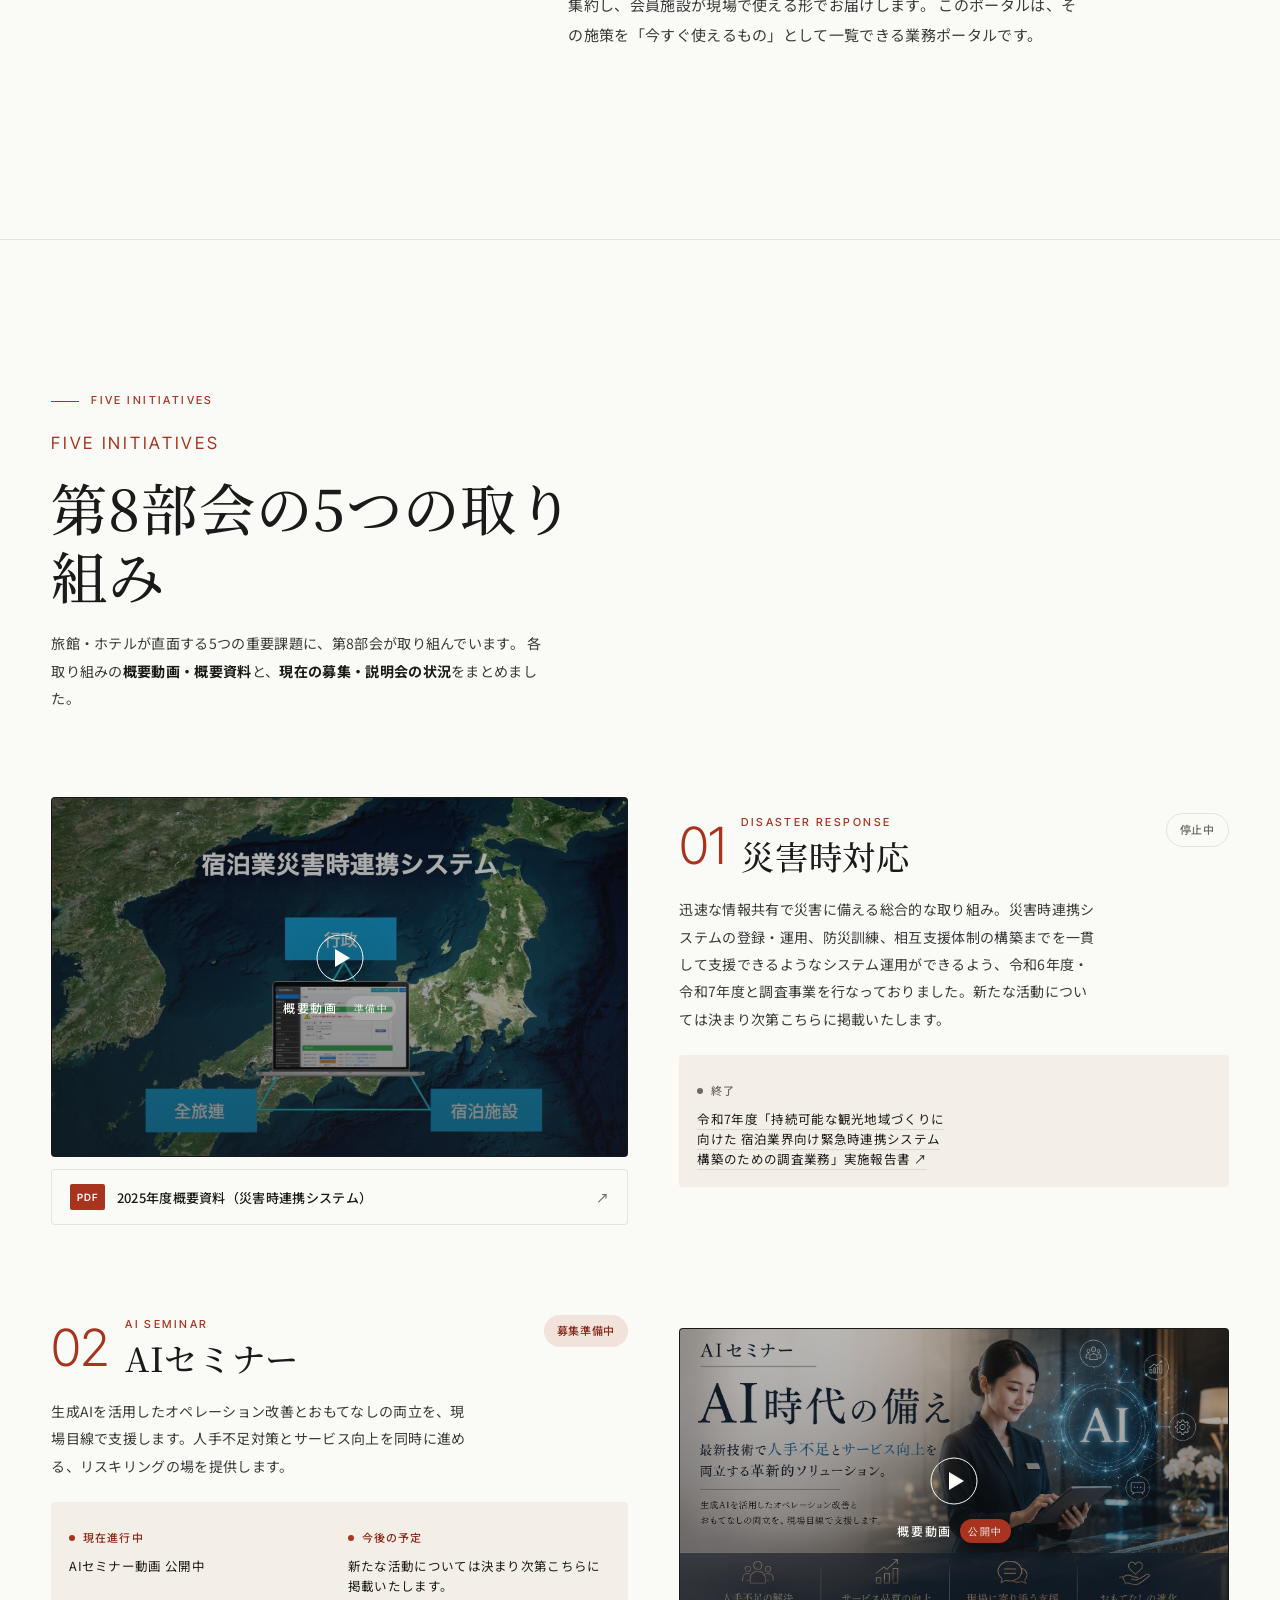
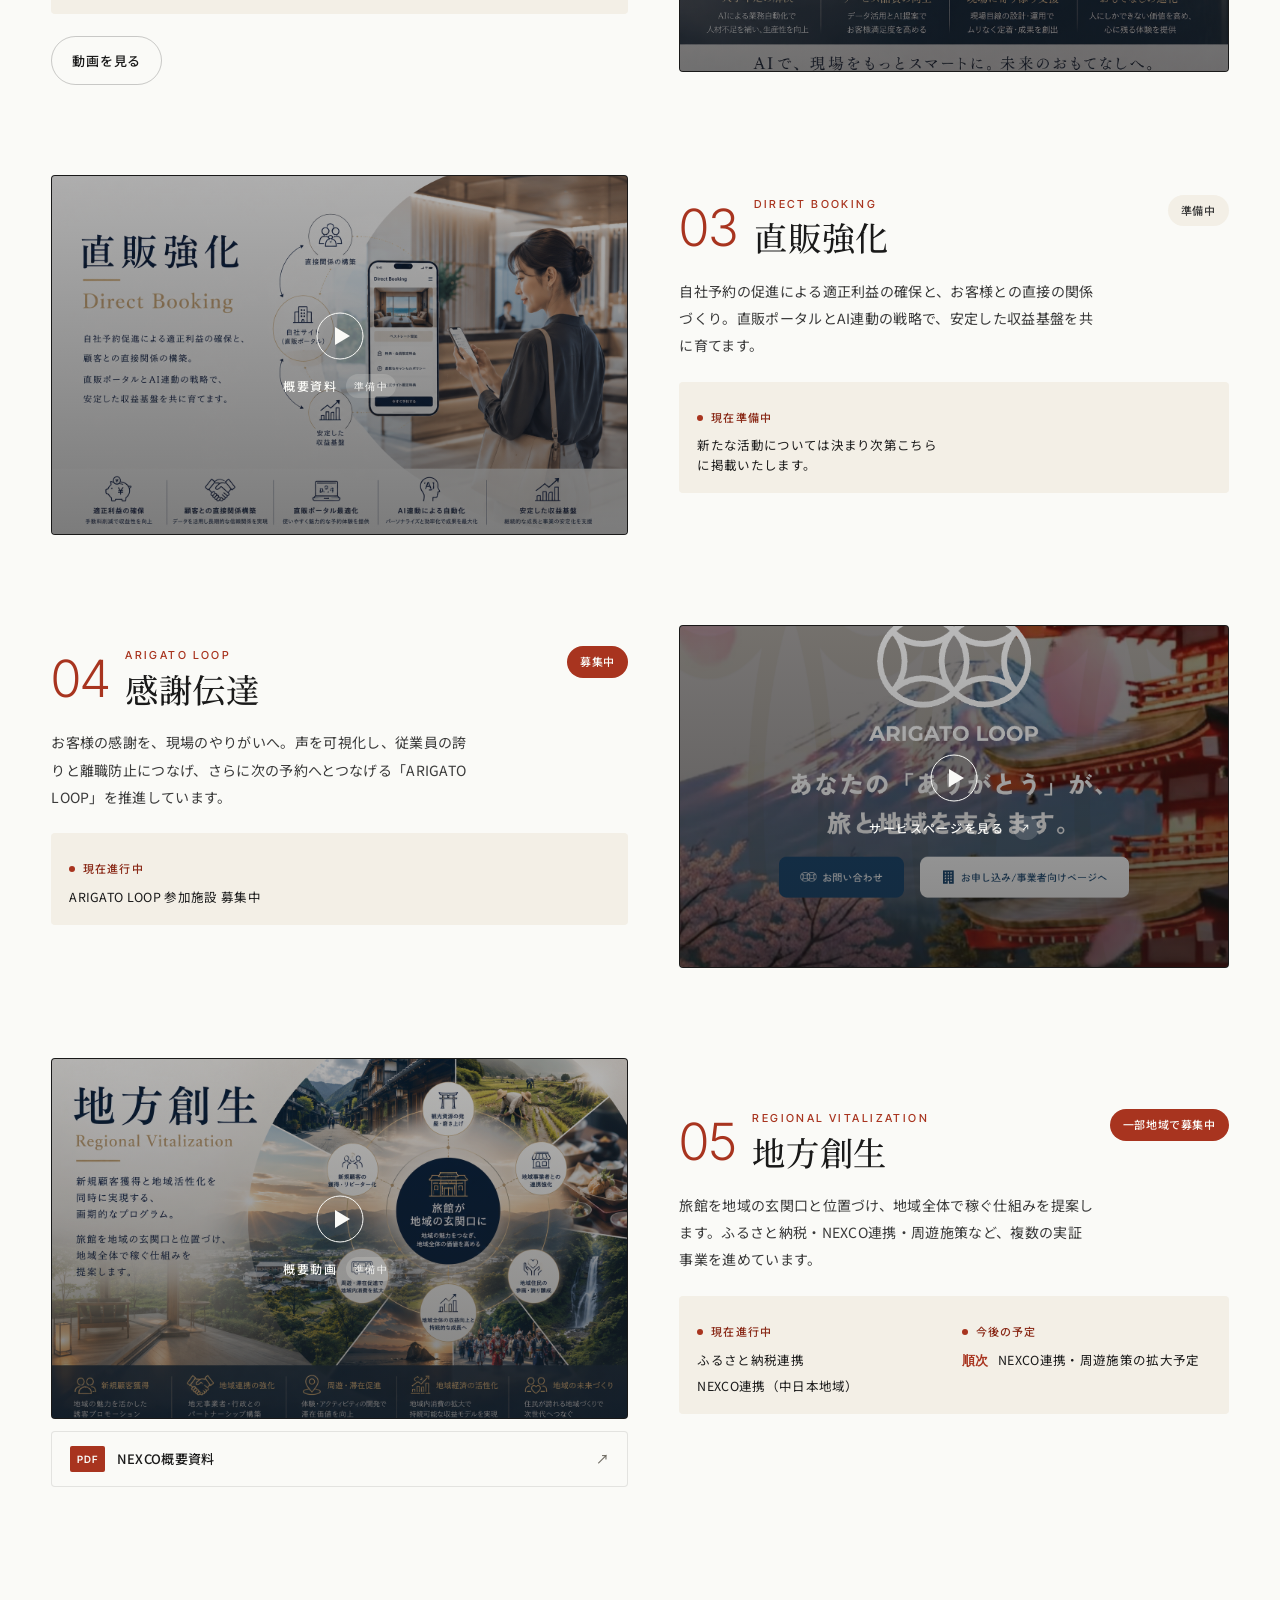
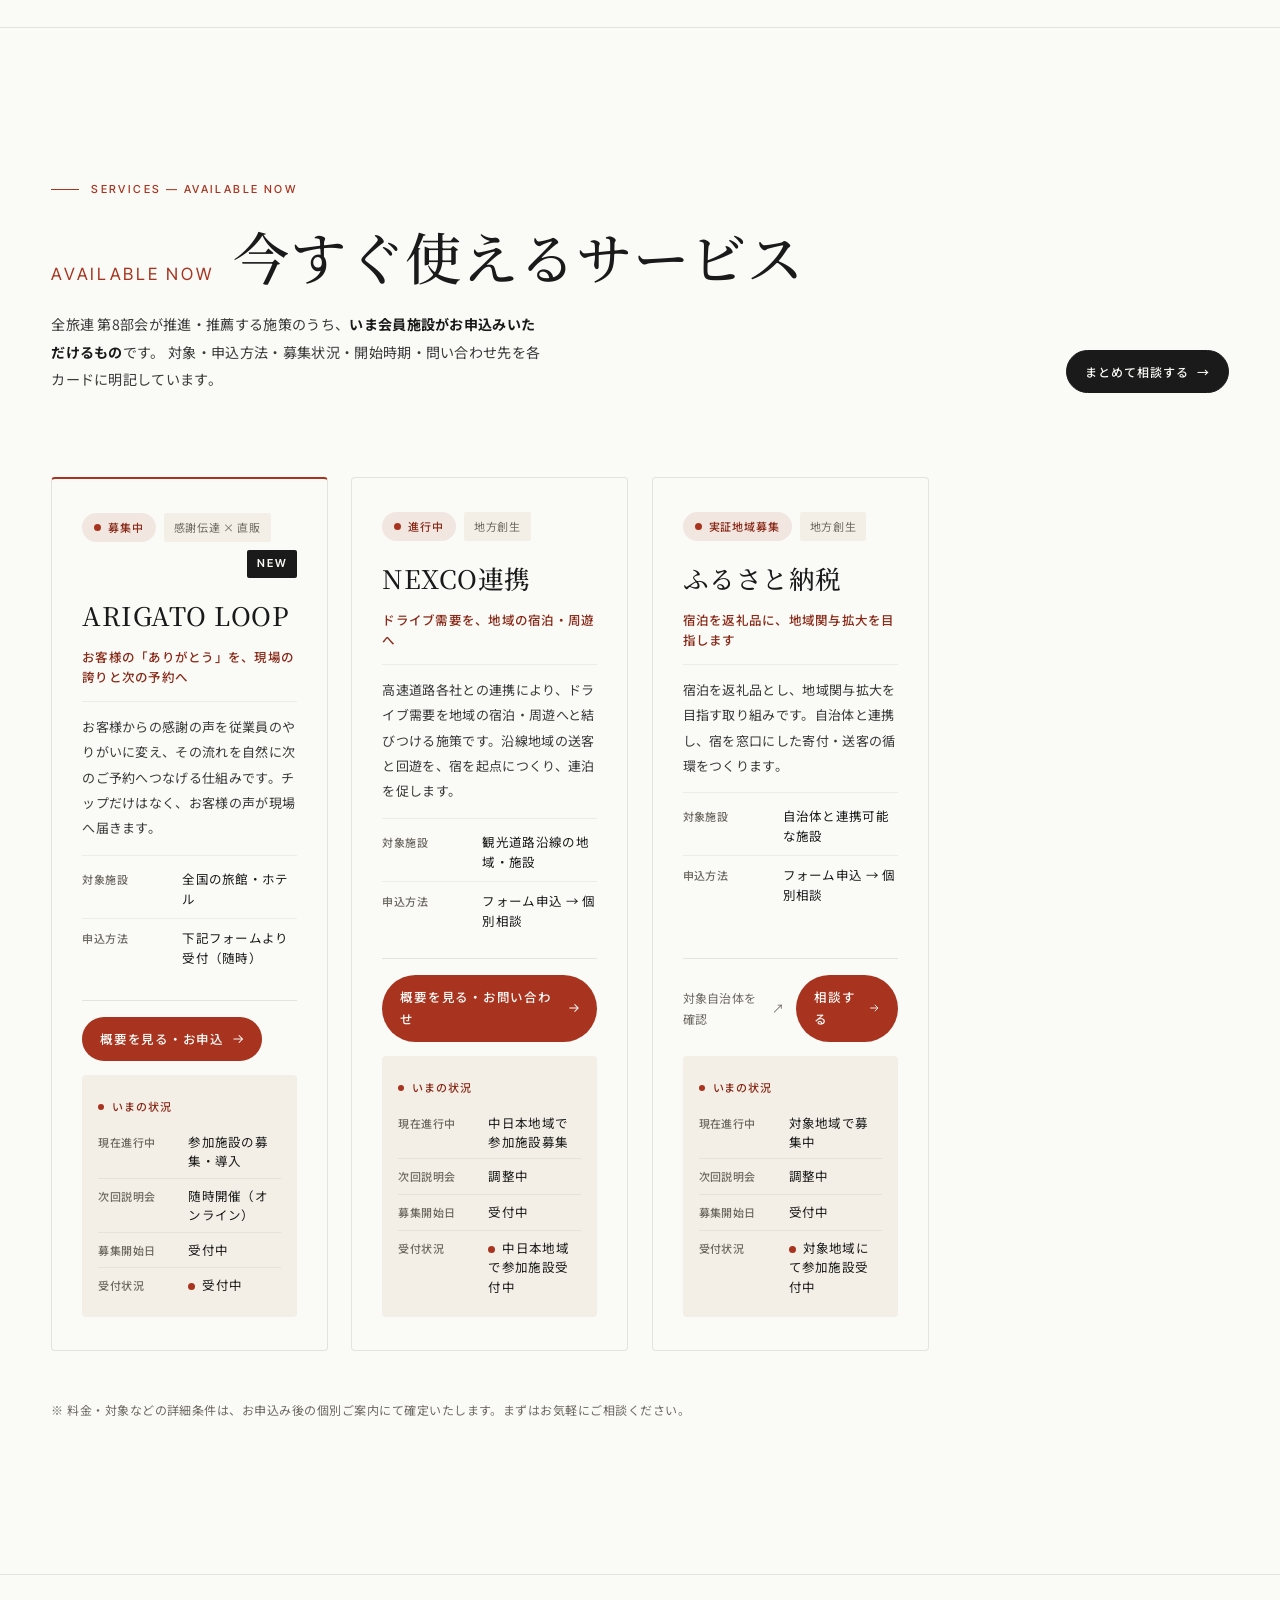
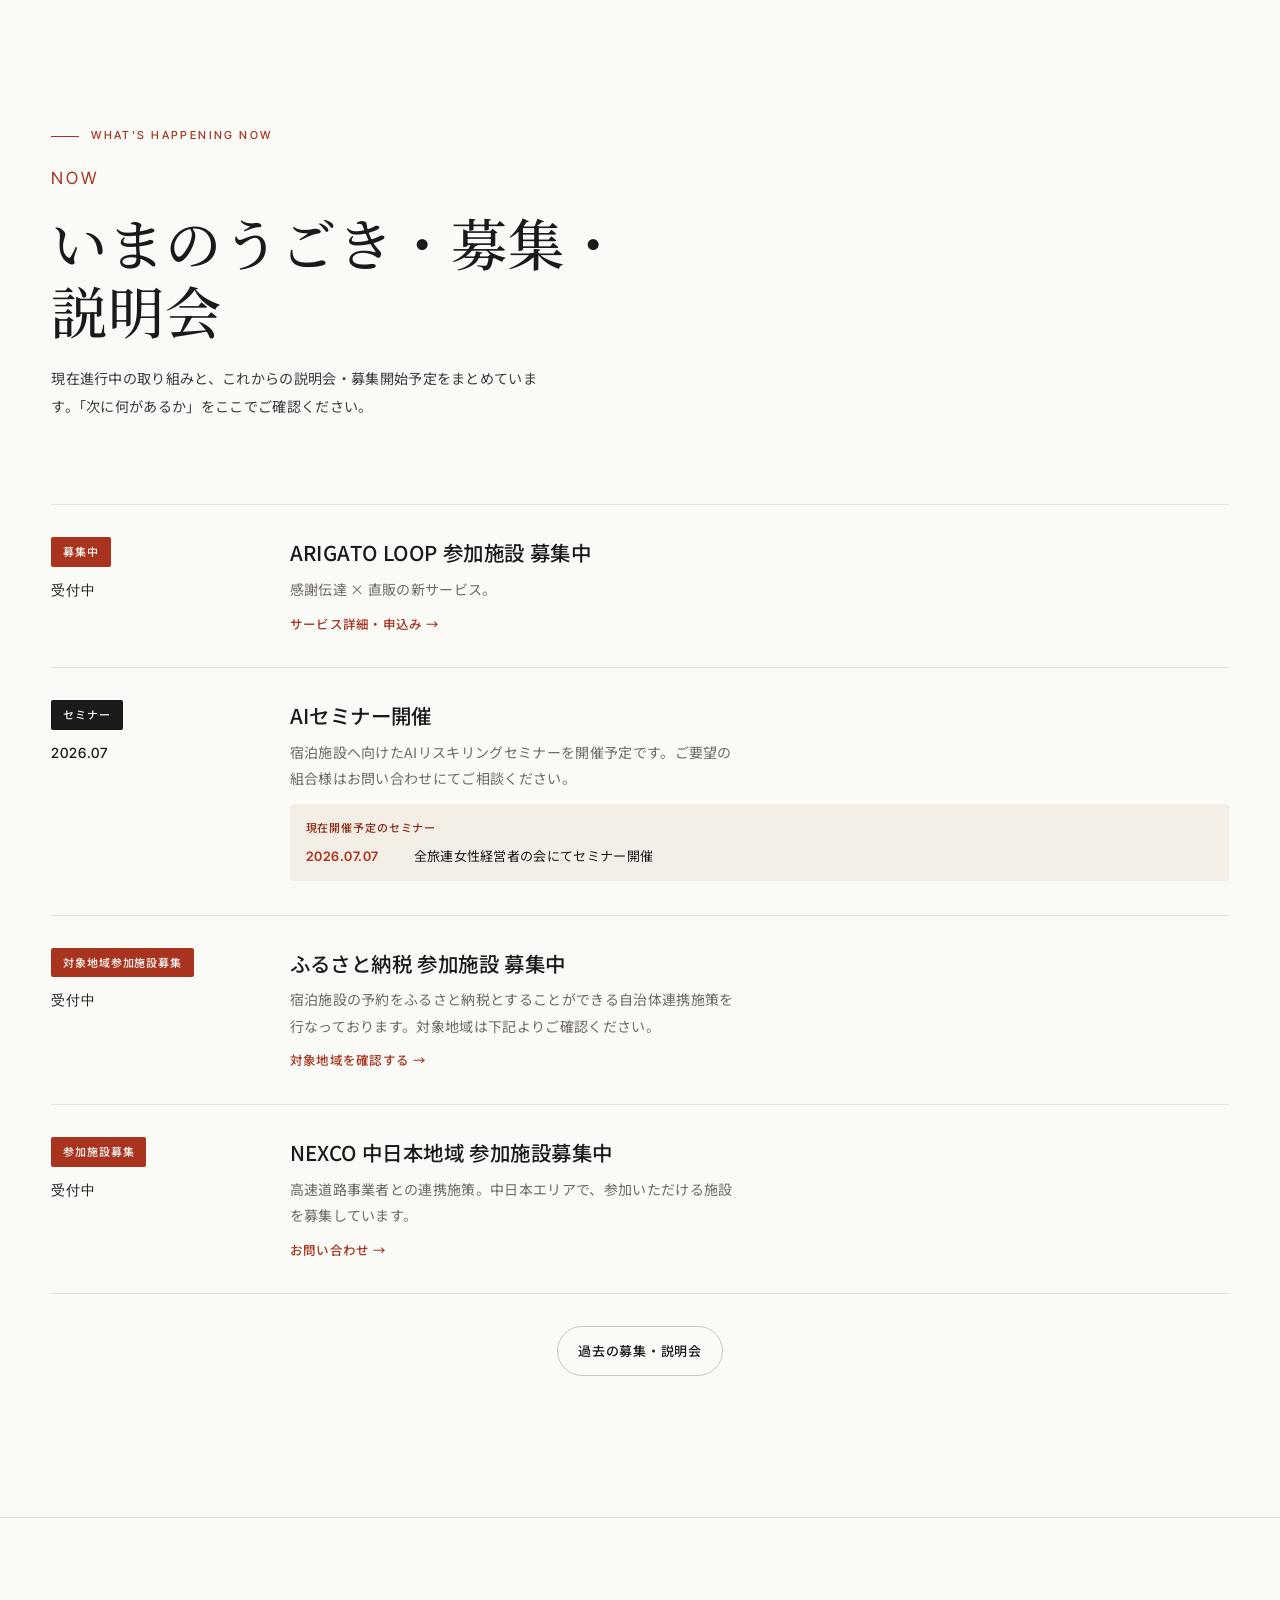
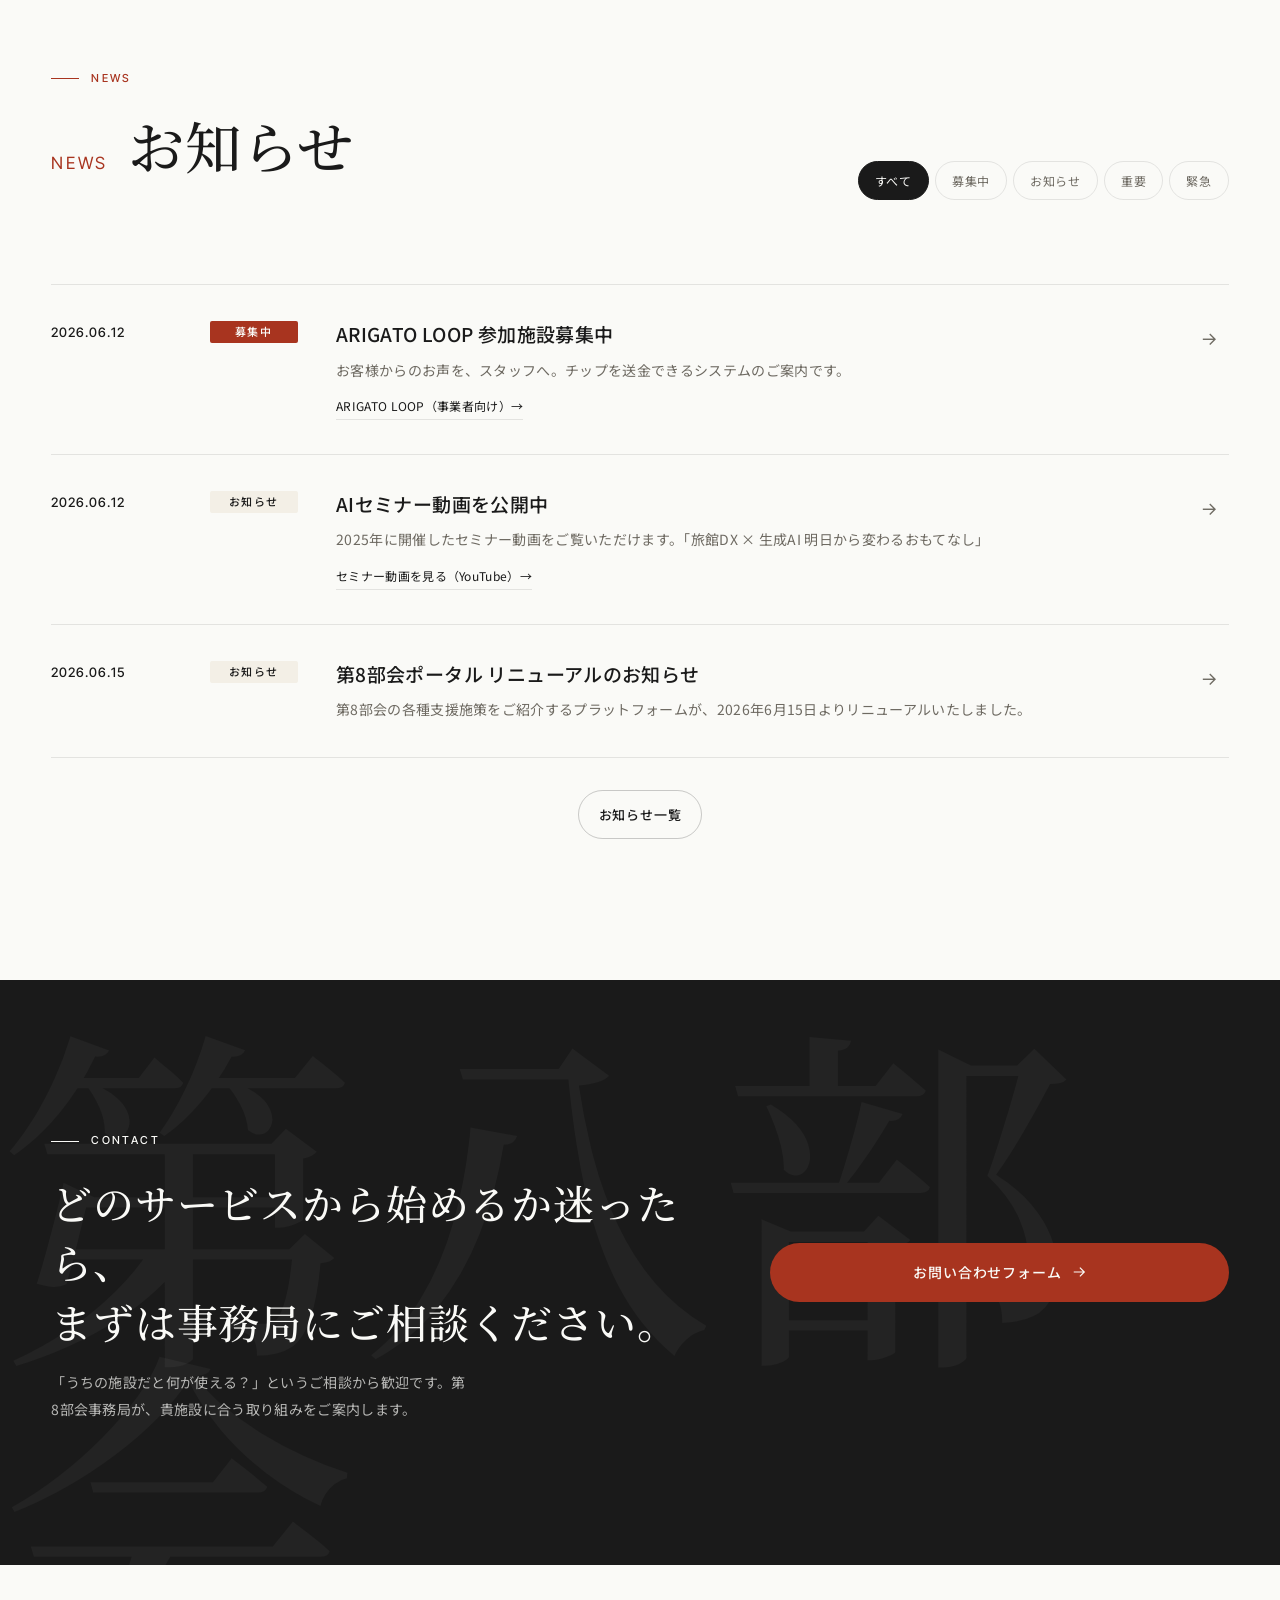
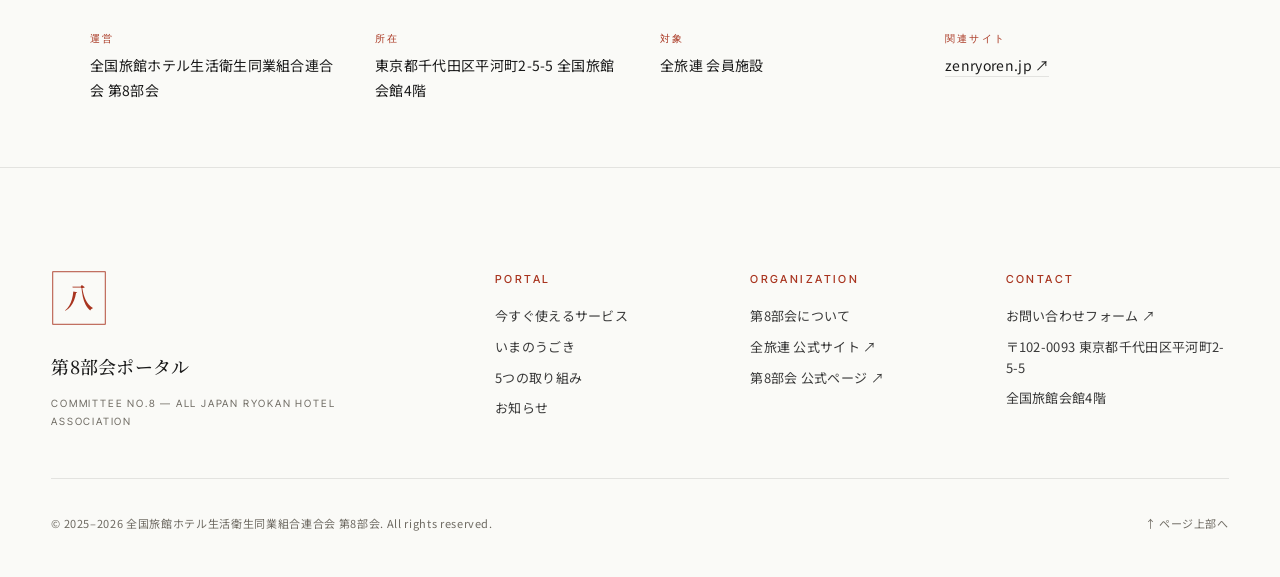
==== commit 7b1baeac: "Add files via upload" ====
--- a/index.html
+++ b/index.html
@@ -82,6 +82,30 @@
   </div>
 </section>
 
+<!-- ============== ABOUT ============== -->
+<section class="section section--about" id="about">
+  <div class="about">
+    <div class="about__left">
+      <span class="section__eyebrow"><i></i>About</span>
+      <h2 class="section__title section__title--block">
+        <span class="section__title-en">About Committee No.8</span>
+        <span class="section__title-jp">第8部会について</span>
+      </h2>
+    </div>
+    <div class="about__right">
+      <p class="about__lead" data-reveal-words>
+        <em>全国旅館ホテル生活衛生同業組合連合会 第8部会</em>が、
+        会員施設のために推進する施策をご案内しています。
+      </p>
+      <p class="about__text">
+        災害時の安全、AI時代への適応、直販による適正利益の確保、現場の誇りに繋がる感謝の循環、そして地域とともに歩む地方創生 ─
+        旅館・ホテルが直面する5つの重要課題に対して、業界最大団体である全旅連の知見を集約し、会員施設が現場で使える形でお届けします。
+        このポータルは、その施策を「今すぐ使えるもの」として一覧できる業務ポータルです。
+      </p>
+    </div>
+  </div>
+</section>
+
 <!-- ============== INITIATIVES (5つの取り組み) ============== -->
 <section class="section section--initiatives" id="initiatives">
   <header class="section__head">
@@ -130,34 +154,26 @@
             <ul><li><a href="https://www.mlit.go.jp/kankocho/content/001991982.pdf" target="_blank" rel="noopener" class="evt__doclink">令和7年度「持続可能な観光地域づくりに向けた 宿泊業界向け緊急時連携システム構築のための調査業務」実施報告書 ↗</a></li></ul>
           </div>
         </div>
-        <div class="pillar__actions">
-          <span class="btn btn--disabled btn--sm" aria-disabled="true">登録・申込み</span>
-        </div>
       </div>
     </article>
 
     <!-- 02 AI時代の備え -->
     <article class="pillar pillar--reverse" id="p-ai" data-reveal>
       <div class="pillar__media">
-        <a class="vidposter vidposter--live" href="https://www.youtube.com/playlist?list=PLPViDoviuXeSA_RJrIDHY9i2A43cs2u6F" target="_blank" rel="noopener" aria-label="AI時代の備え 概要動画">
-          <img src="assets/img/ai-preparing.png" alt="AI時代の備え" loading="lazy" />
+        <a class="vidposter vidposter--live" href="https://www.youtube.com/playlist?list=PLPViDoviuXeSA_RJrIDHY9i2A43cs2u6F" target="_blank" rel="noopener" aria-label="AIセミナー 概要動画">
+          <img src="assets/img/ai-seminar.png" alt="AIセミナー" loading="lazy" />
           <span class="vidposter__overlay">
             <span class="vidposter__play" aria-hidden="true"><svg viewBox="0 0 48 48" width="48" height="48"><circle cx="24" cy="24" r="23" fill="none" stroke="currentColor" stroke-width="1"/><polygon points="19,15 19,33 34,24" fill="currentColor"/></svg></span>
             <span class="vidposter__label">概要動画 <em>公開中</em></span>
           </span>
         </a>
-        <a class="docbtn" href="https://ai-4toqkw3.gamma.site/" target="_blank" rel="noopener">
-          <span class="docbtn__ico" aria-hidden="true">DOC</span>
-          概要資料（AI時代の直販強化）
-          <em>↗</em>
-        </a>
       </div>
       <div class="pillar__content">
         <div class="pillar__head">
           <span class="pillar__num">02</span>
           <div>
-            <span class="pillar__en">Preparing for AI</span>
-            <h3 class="pillar__title">AI時代の備え</h3>
+            <span class="pillar__en">AI Seminar</span>
+            <h3 class="pillar__title">AIセミナー</h3>
           </div>
           <span class="pillar__status pillar__status--soon">募集準備中</span>
         </div>
@@ -165,15 +181,14 @@
         <div class="pillar__events">
           <div class="evt">
             <span class="evt__head"><i></i>現在進行中</span>
-            <ul><li>AIリスキリング講座 開講準備中</li><li>AIセミナー動画 公開中</li></ul>
+            <ul><li>AIセミナー動画 公開中</li></ul>
           </div>
           <div class="evt">
             <span class="evt__head"><i></i>今後の予定</span>
-            <ul><li><b>8月</b> 全国説明会（オンライン）</li><li><b>9月</b> 第1期講座 開始予定</li></ul>
+            <ul><li>新たな活動については決まり次第こちらに掲載いたします。</li></ul>
           </div>
         </div>
         <div class="pillar__actions">
-          <a class="btn btn--primary btn--sm" href="https://docs.google.com/forms/d/e/1FAIpQLSd4M0A9nW3x4Pua7P4YbGYP8tBooy2LQN7IDvdfPH8wpctisw/viewform" target="_blank" rel="noopener">参加申込み（事前登録）</a>
           <a class="btn btn--ghost btn--sm" href="https://www.youtube.com/playlist?list=PLPViDoviuXeSA_RJrIDHY9i2A43cs2u6F" target="_blank" rel="noopener">動画を見る</a>
         </div>
       </div>
@@ -189,11 +204,6 @@
             <span class="vidposter__label">概要資料 <em>準備中</em></span>
           </span>
         </div>
-        <a class="docbtn docbtn--soon" href="#p-choku">
-          <span class="docbtn__ico" aria-hidden="true">PDF</span>
-          概要資料（直販強化）準備中
-          <em>→</em>
-        </a>
       </div>
       <div class="pillar__content">
         <div class="pillar__head">
@@ -210,9 +220,6 @@
             <span class="evt__head"><i></i>現在準備中</span>
             <ul><li>新たな活動については決まり次第こちらに掲載いたします。</li></ul>
           </div>
-        </div>
-        <div class="pillar__actions">
-          <span class="btn btn--disabled btn--sm" aria-disabled="true">申込み</span>
         </div>
       </div>
     </article>
@@ -232,7 +239,7 @@
         <div class="pillar__head">
           <span class="pillar__num">04</span>
           <div>
-            <span class="pillar__en">Gratitude Loop</span>
+            <span class="pillar__en">ARIGATO Loop</span>
             <h3 class="pillar__title">感謝伝達</h3>
           </div>
           <span class="pillar__status pillar__status--open">募集中</span>
@@ -243,13 +250,6 @@
             <span class="evt__head"><i></i>現在進行中</span>
             <ul><li>ARIGATO LOOP 参加施設 募集中</li></ul>
           </div>
-          <div class="evt">
-            <span class="evt__head"><i></i>今後の予定</span>
-            <ul><li>決まり次第こちらに掲載いたします。</li></ul>
-          </div>
-        </div>
-        <div class="pillar__actions">
-          <a class="btn btn--primary btn--sm" href="https://docs.google.com/forms/d/e/1FAIpQLSd4M0A9nW3x4Pua7P4YbGYP8tBooy2LQN7IDvdfPH8wpctisw/viewform" target="_blank" rel="noopener">サービスを見る・申込み</a>
         </div>
       </div>
     </article>
@@ -289,10 +289,6 @@
             <span class="evt__head"><i></i>今後の予定</span>
             <ul><li><b>順次</b> NEXCO連携・周遊施策の拡大予定</li></ul>
           </div>
-        </div>
-        <div class="pillar__actions">
-          <a class="btn btn--primary btn--sm" href="https://hometowntax.staynavi.direct/stay/donation/municipality/list" target="_blank" rel="noopener">ふるさと納税対象地域確認</a>
-          <a class="btn btn--primary btn--sm" href="https://peerto.jp/service/valuedrive/" target="_blank" rel="noopener">NEXCO連携確認</a>
         </div>
       </div>
     </article>
@@ -346,8 +342,8 @@
         <dl>
           <div><dt>現在進行中</dt><dd>参加施設の募集・導入</dd></div>
           <div><dt>次回説明会</dt><dd>随時開催（オンライン）</dd></div>
-          <div><dt>募集開始日</dt><dd>2026年5月20日</dd></div>
-          <div><dt>受付状況</dt><dd><span class="dot dot--open"></span>受付中（先着順）</dd></div>
+          <div><dt>募集開始日</dt><dd>受付中</dd></div>
+          <div><dt>受付状況</dt><dd><span class="dot dot--open"></span>受付中</dd></div>
         </dl>
       </div>
     </article>
@@ -377,7 +373,7 @@
           <div><dt>現在進行中</dt><dd>中日本地域で参加施設募集</dd></div>
           <div><dt>次回説明会</dt><dd>調整中</dd></div>
           <div><dt>募集開始日</dt><dd>受付中</dd></div>
-          <div><dt>受付状況</dt><dd><span class="dot dot--open"></span>連携地域 募集・検討中</dd></div>
+          <div><dt>受付状況</dt><dd><span class="dot dot--open"></span>中日本地域で参加施設受付中</dd></div>
         </dl>
       </div>
     </article>
@@ -408,13 +404,13 @@
           <div><dt>現在進行中</dt><dd>対象地域で募集中</dd></div>
           <div><dt>次回説明会</dt><dd>調整中</dd></div>
           <div><dt>募集開始日</dt><dd>受付中</dd></div>
-          <div><dt>受付状況</dt><dd><span class="dot dot--open"></span>対象地域 募集中</dd></div>
+          <div><dt>受付状況</dt><dd><span class="dot dot--open"></span>対象地域にて参加施設受付中</dd></div>
         </dl>
       </div>
     </article>
 
     <!-- AI時代の備え -->
-    <article class="svc" data-reveal>
+    <article class="svc" data-reveal hidden style="display:none !important;">
       <div class="svc__top">
         <span class="svc__status svc__status--soon"><i></i>募集準備中</span>
         <span class="svc__cat">AI / リスキリング</span>
@@ -442,7 +438,6 @@
 
   </div>
 
-
   <p class="section__note">※ 料金・対象などの詳細条件は、お申込み後の個別ご案内にて確定いたします。まずはお気軽にご相談ください。</p>
 </section>
 
@@ -475,19 +470,17 @@
     <li class="tl" data-reveal>
       <div class="tl__left">
         <span class="tl__status tl__status--brief">セミナー</span>
-        <span class="tl__date">2026.08</span>
+        <span class="tl__date">2026.07</span>
       </div>
       <div class="tl__body">
-        <h3>AI時代の備え セミナー開催</h3>
+        <h3>AIセミナー開催</h3>
         <p>宿泊施設へ向けたAIリスキリングセミナーを開催予定です。ご要望の組合様はお問い合わせにてご相談ください。</p>
         <div class="tl__events">
           <span class="tl__events-head">現在開催予定のセミナー</span>
           <ul>
-            <li><b>2026.06.08</b>山形県旅館組合定時総会にてセミナー開催</li>
             <li><b>2026.07.07</b>全旅連女性経営者の会にてセミナー開催</li>
           </ul>
         </div>
-        <a class="tl__link" href="https://docs.google.com/forms/d/e/1FAIpQLSd4M0A9nW3x4Pua7P4YbGYP8tBooy2LQN7IDvdfPH8wpctisw/viewform" target="_blank" rel="noopener">お問い合わせ →</a>
       </div>
     </li>
 
@@ -511,10 +504,14 @@
       <div class="tl__body">
         <h3>NEXCO 中日本地域 参加施設募集中</h3>
         <p>高速道路事業者との連携施策。中日本エリアで、参加いただける施設を募集しています。</p>
-        <a class="tl__link" href="https://gotoinfo.staynavi.direct/wp-content/themes/goto/bundles/manual/valuedrive/valuedrive_hotel.html" target="_blank" rel="noopener">お問い合わせ →</a>
+        <a class="tl__link" href="https://docs.google.com/forms/d/e/1FAIpQLSeEgOkDegBklItWFYlS6pIGx4-PYI5lEQa_-00VaFYPnsMlJw/viewform" target="_blank" rel="noopener">お問い合わせ →</a>
       </div>
     </li>
   </ol>
+
+  <div class="news__more">
+    <a class="btn btn--ghost btn--sm" href="past.html">過去の募集・説明会</a>
+  </div>
 </section>
 
 <!-- ============== NEWS ============== -->
@@ -564,57 +561,18 @@
     </li>
 
     <li class="news__item" data-cat="notice" data-reveal>
-      <span class="news__date">2026.06.12</span>
+      <span class="news__date">2026.06.15</span>
       <span class="news__cat news__cat--notice">お知らせ</span>
       <div class="news__body">
         <h3>第8部会ポータル リニューアルのお知らせ</h3>
-        <p>第8部会の各種支援施策をご紹介するプラットフォームが、2026年6月12日よりリニューアルいたしました。</p>
+        <p>第8部会の各種支援施策をご紹介するプラットフォームが、2026年6月15日よりリニューアルいたしました。</p>
       </div>
       <span class="news__arrow" aria-hidden="true">→</span>
     </li>
   </ul>
-</section>
-
-<!-- ============== ABOUT ============== -->
-<section class="section section--about" id="about">
-  <div class="about">
-    <div class="about__left">
-      <span class="section__eyebrow"><i></i>About</span>
-      <h2 class="section__title section__title--block">
-        <span class="section__title-en">About Committee No.8</span>
-        <span class="section__title-jp">第8部会について</span>
-      </h2>
-    </div>
-    <div class="about__right">
-      <p class="about__lead" data-reveal-words>
-        <em>全国旅館ホテル生活衛生同業組合連合会 第8部会</em>が、
-        会員施設のために推進する施策をご案内しています。
-      </p>
-      <p class="about__text">
-        災害時の安全、AI時代への適応、直販による適正利益の確保、現場の誇りに繋がる感謝の循環、そして地域とともに歩む地方創生 ─
-        旅館・ホテルが直面する5つの重要課題に対して、業界最大団体である全旅連の知見を集約し、会員施設が現場で使える形でお届けします。
-        このポータルは、その施策を「今すぐ使えるもの」として一覧できる業務ポータルです。
-      </p>
-
-      <dl class="about__defs">
-        <div>
-          <dt>運営</dt>
-          <dd>全国旅館ホテル生活衛生同業組合連合会 第8部会</dd>
-        </div>
-        <div>
-          <dt>所在</dt>
-          <dd>東京都千代田区平河町2-5-5 全国旅館会館4階</dd>
-        </div>
-        <div>
-          <dt>対象</dt>
-          <dd>全旅連 会員施設</dd>
-        </div>
-        <div>
-          <dt>関連サイト</dt>
-          <dd><a href="https://www.zenryoren.jp/" target="_blank" rel="noopener">zenryoren.jp ↗</a></dd>
-        </div>
-      </dl>
-    </div>
+
+  <div class="news__more">
+    <a class="btn btn--ghost btn--sm" href="news.html">お知らせ一覧</a>
   </div>
 </section>
 
@@ -631,11 +589,30 @@
         お問い合わせフォーム
         <svg viewBox="0 0 16 16" width="14" height="14" aria-hidden="true"><path d="M2 8h12M9 3l5 5-5 5" fill="none" stroke="currentColor" stroke-width="1.4"/></svg>
       </a>
-      <a class="btn btn--ghost" href="https://www.zenryoren.jp/bukai/dai8/" target="_blank" rel="noopener">
-        全旅連 第8部会公式ページ
-      </a>
-    </div>
-  </div>
+    </div>
+  </div>
+</section>
+
+<!-- ============== ORGANIZATION INFO ============== -->
+<section class="section section--orginfo" id="orginfo">
+  <dl class="about__defs about__defs--standalone">
+    <div>
+      <dt>運営</dt>
+      <dd>全国旅館ホテル生活衛生同業組合連合会 第8部会</dd>
+    </div>
+    <div>
+      <dt>所在</dt>
+      <dd>東京都千代田区平河町2-5-5 全国旅館会館4階</dd>
+    </div>
+    <div>
+      <dt>対象</dt>
+      <dd>全旅連 会員施設</dd>
+    </div>
+    <div>
+      <dt>関連サイト</dt>
+      <dd><a href="https://www.zenryoren.jp/" target="_blank" rel="noopener">zenryoren.jp ↗</a></dd>
+    </div>
+  </dl>
 </section>
 
 </main>
--- a/assets/style.css
+++ b/assets/style.css
@@ -495,6 +495,7 @@
 .news__tab.is-active { background: var(--fg); color: var(--inv); border-color: var(--fg); }
 
 .news { list-style: none; padding: 0; margin: 0; border-top: 1px solid var(--line); }
+.news__more { display: flex; justify-content: center; margin-top: 32px; }
 .news__item {
   display: grid; grid-template-columns: 120px 88px 1fr 28px; gap: clamp(16px, 3vw, 40px);
   padding: clamp(22px, 3vw, 34px) 0; border-bottom: 1px solid var(--line);
@@ -542,6 +543,12 @@
 
 @media (max-width: 880px) { .about { grid-template-columns: 1fr; } .about__defs { grid-template-columns: 1fr; } }
 
+/* Standalone organization info (below Contact) */
+.section--orginfo { background: var(--bg); padding-top: clamp(40px, 5vw, 64px); padding-bottom: clamp(40px, 5vw, 64px); }
+.about__defs--standalone { grid-template-columns: repeat(4, minmax(0, 1fr)); border-top: none; padding-top: 0; gap: 28px 40px; max-width: 1100px; margin: 0 auto; }
+@media (max-width: 880px) { .about__defs--standalone { grid-template-columns: repeat(2, minmax(0, 1fr)); } }
+@media (max-width: 520px) { .about__defs--standalone { grid-template-columns: 1fr; } }
+
 /* ============================================================
    CONTACT
    ============================================================ */
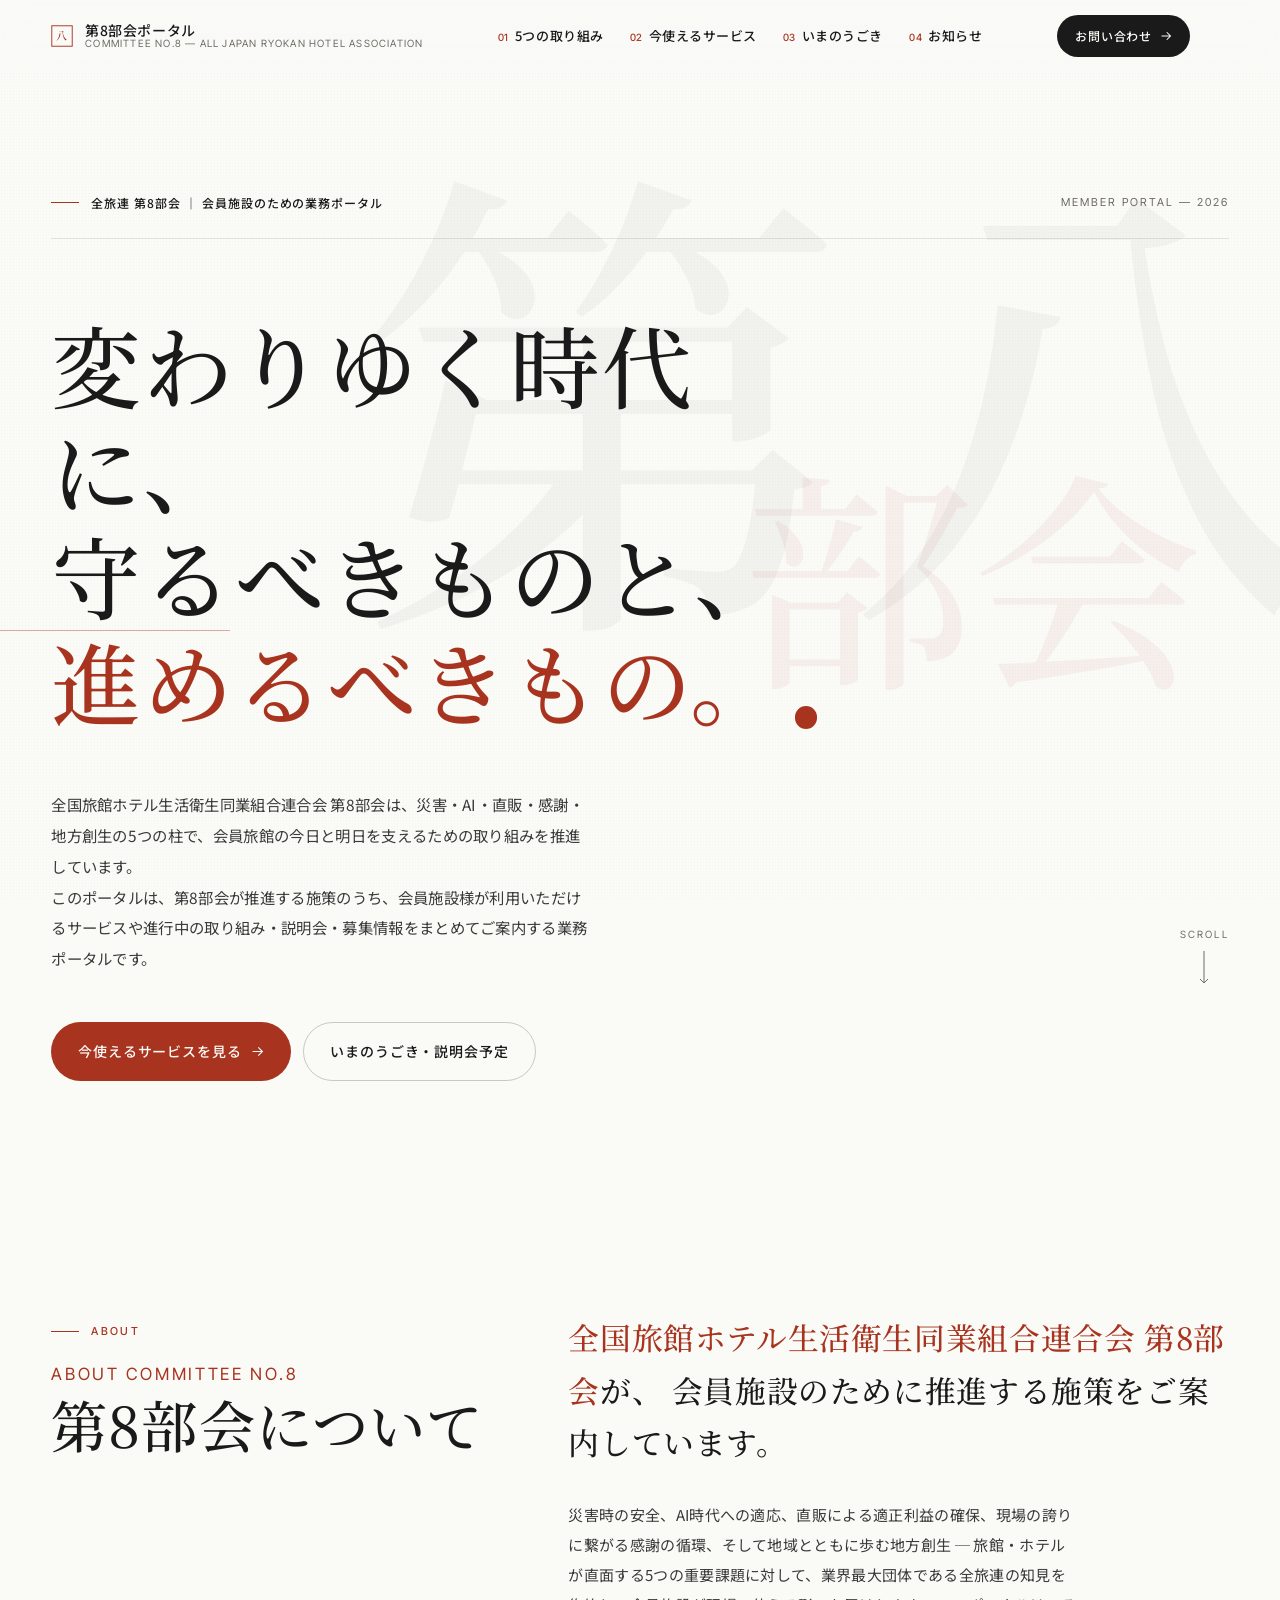
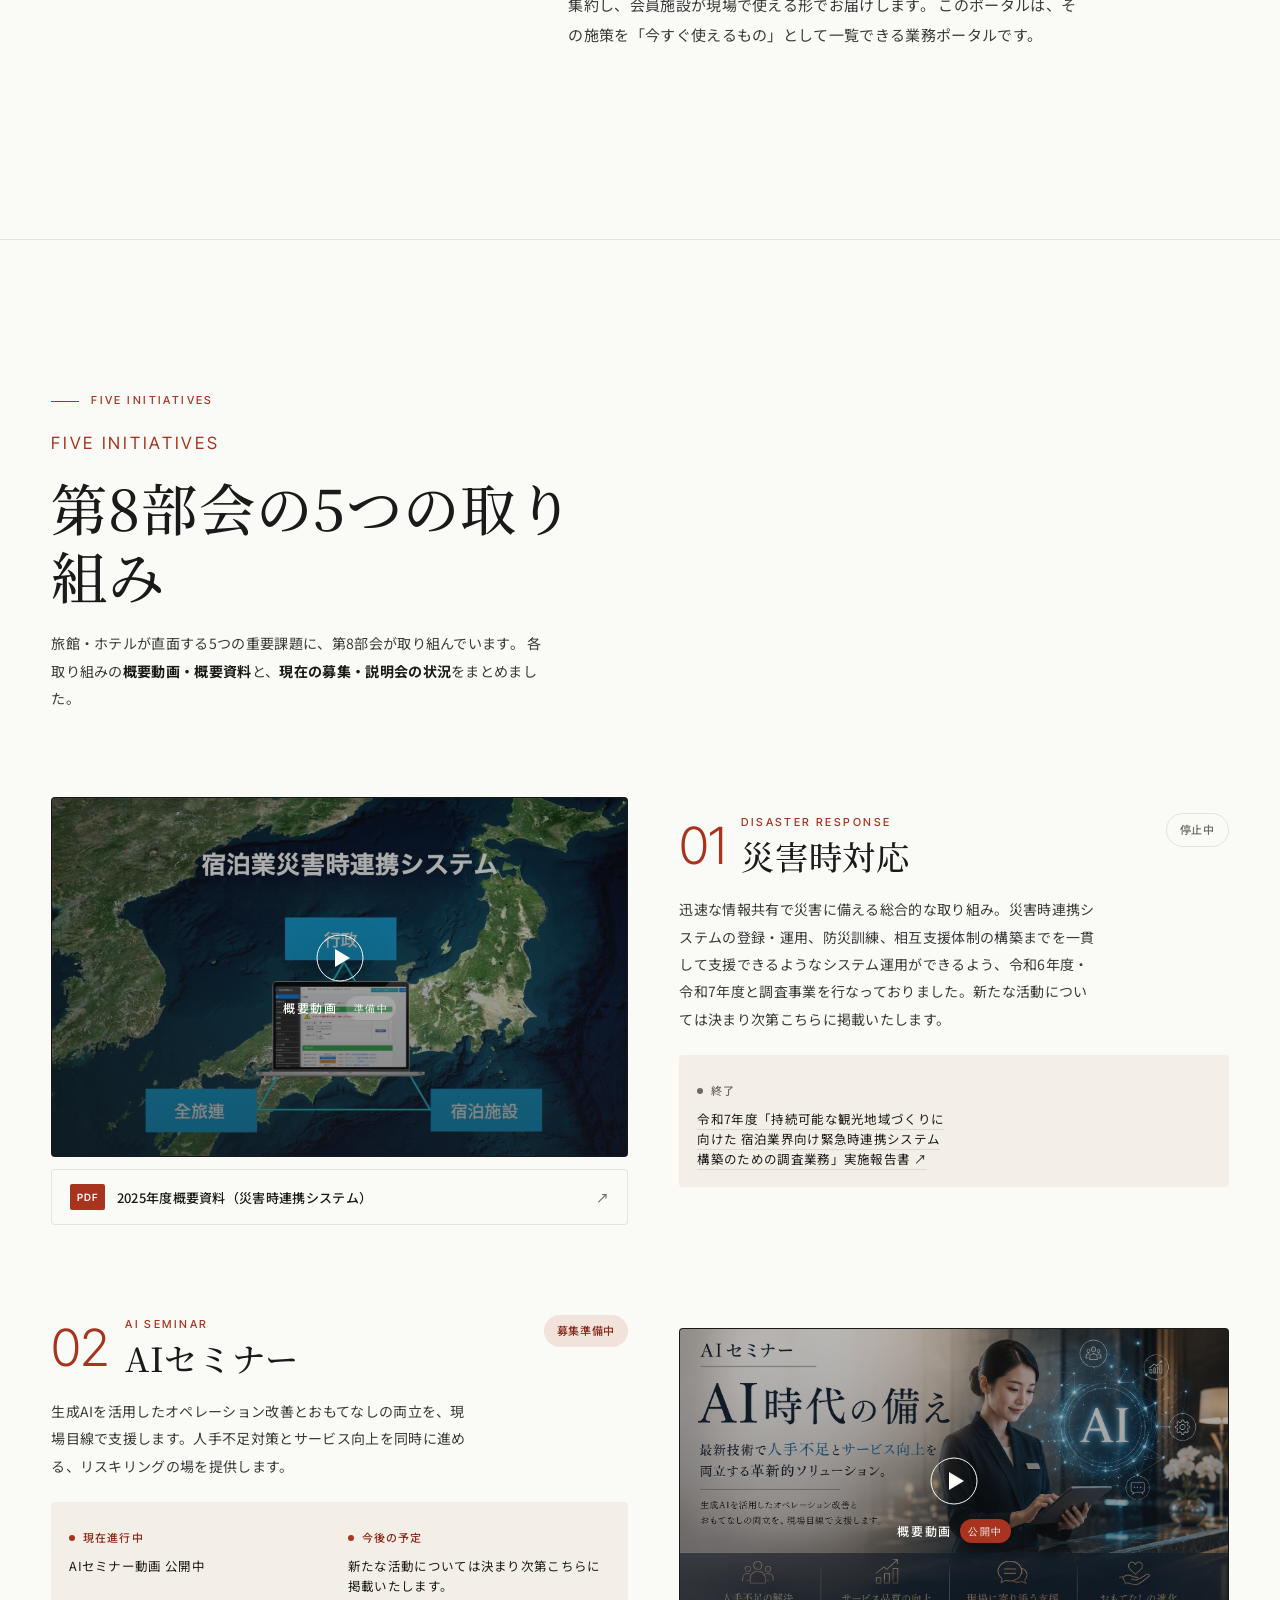
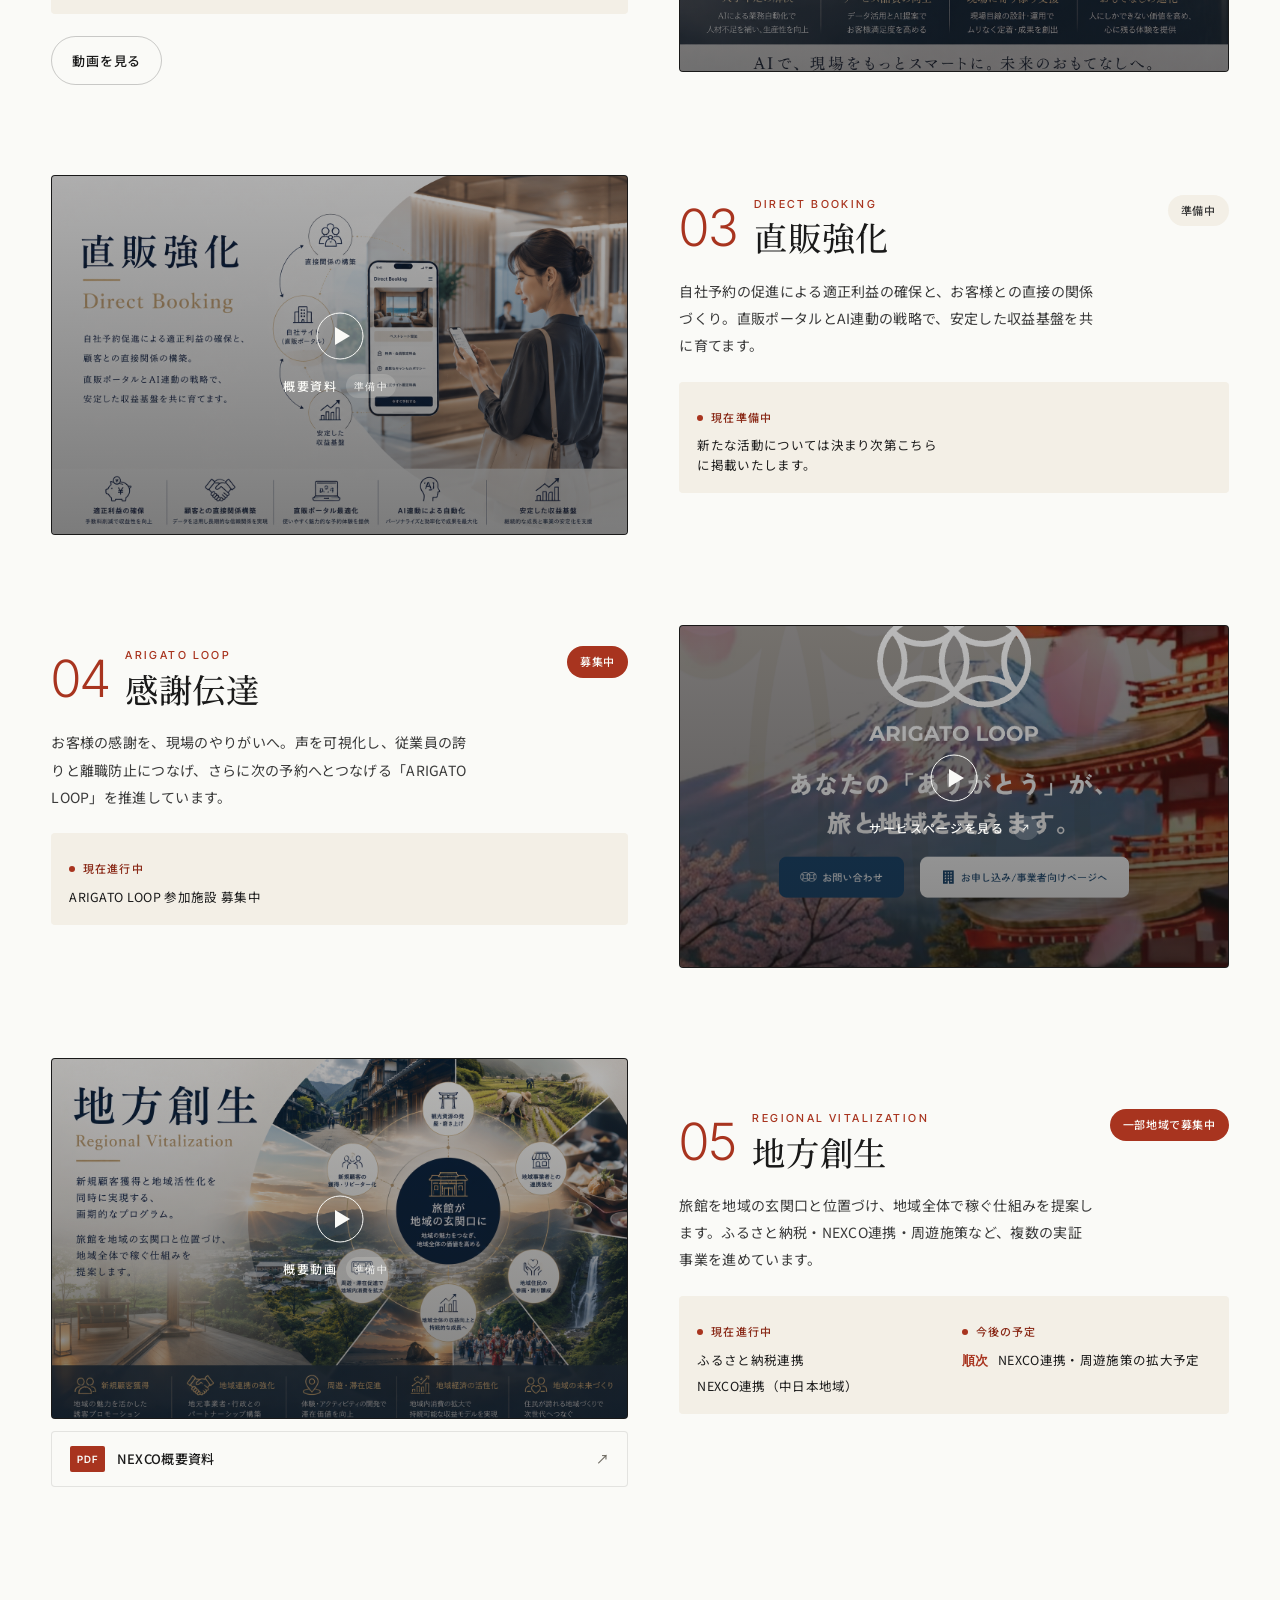
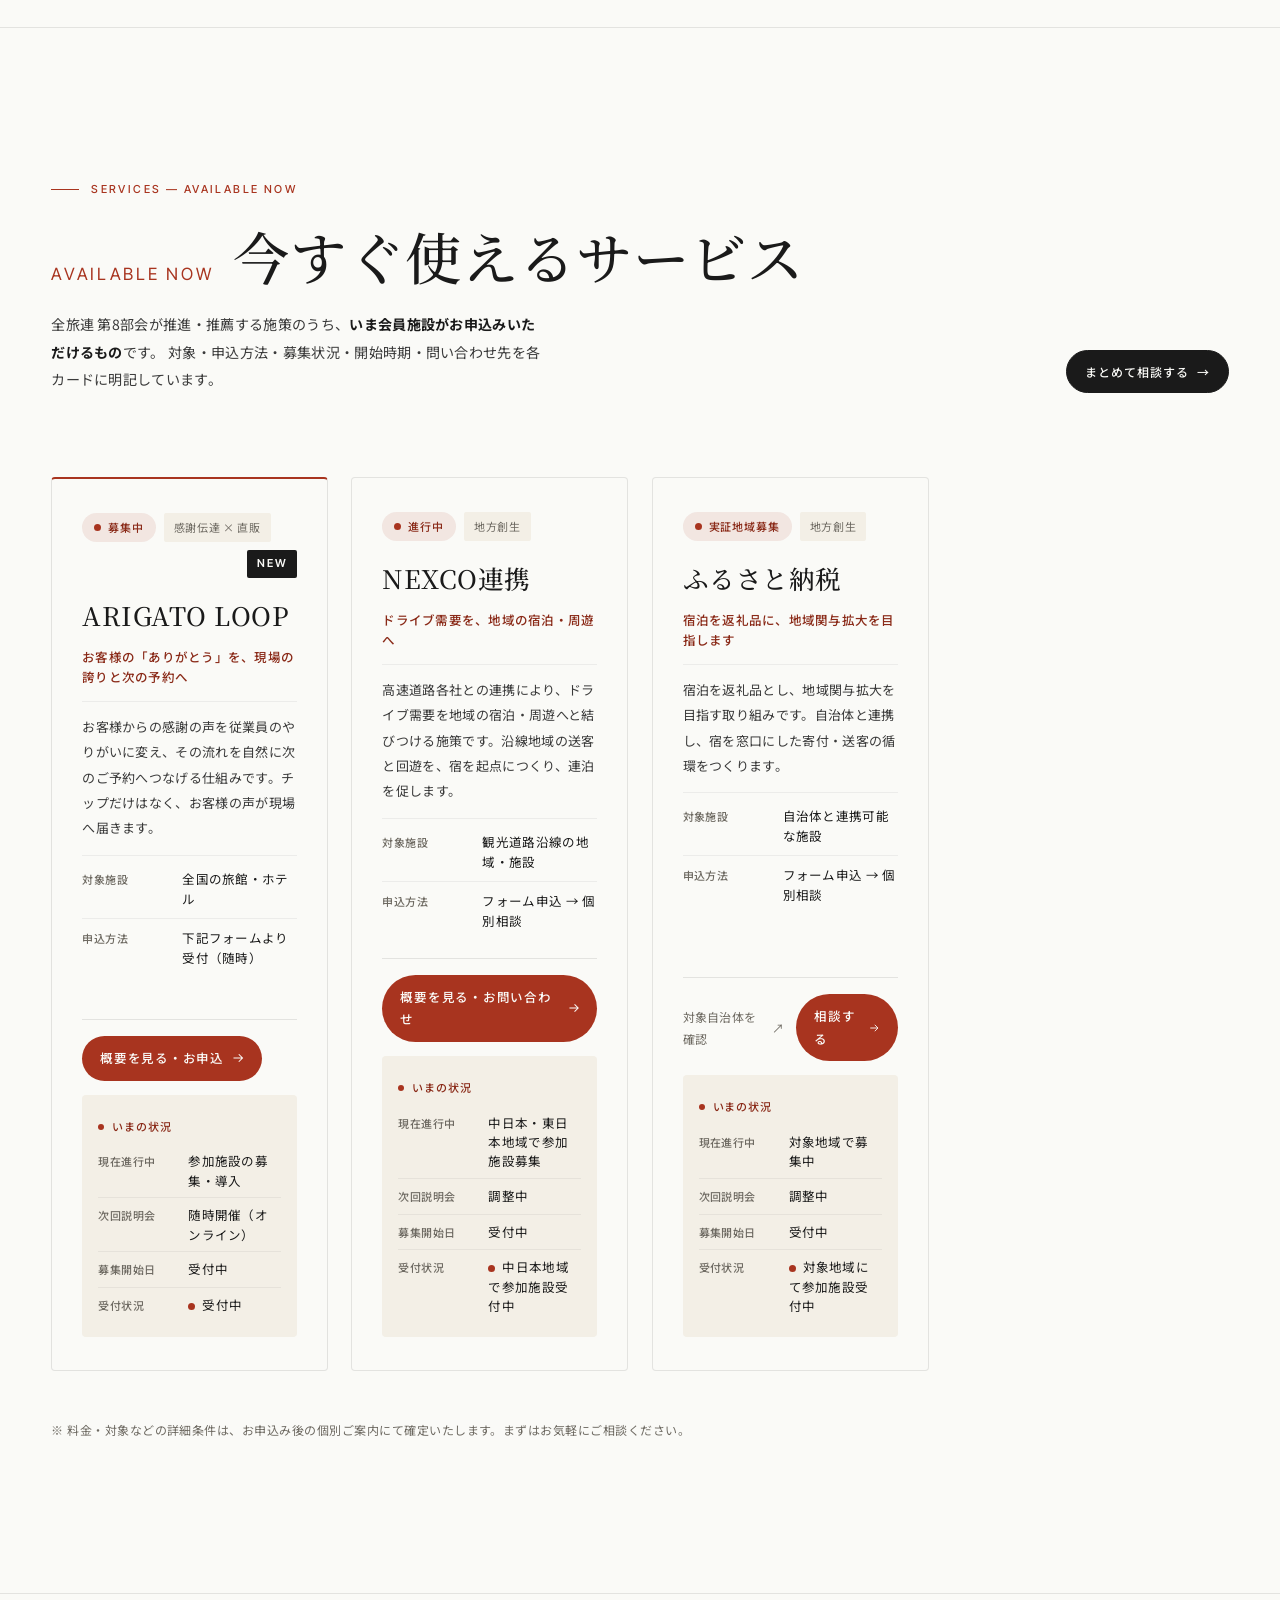
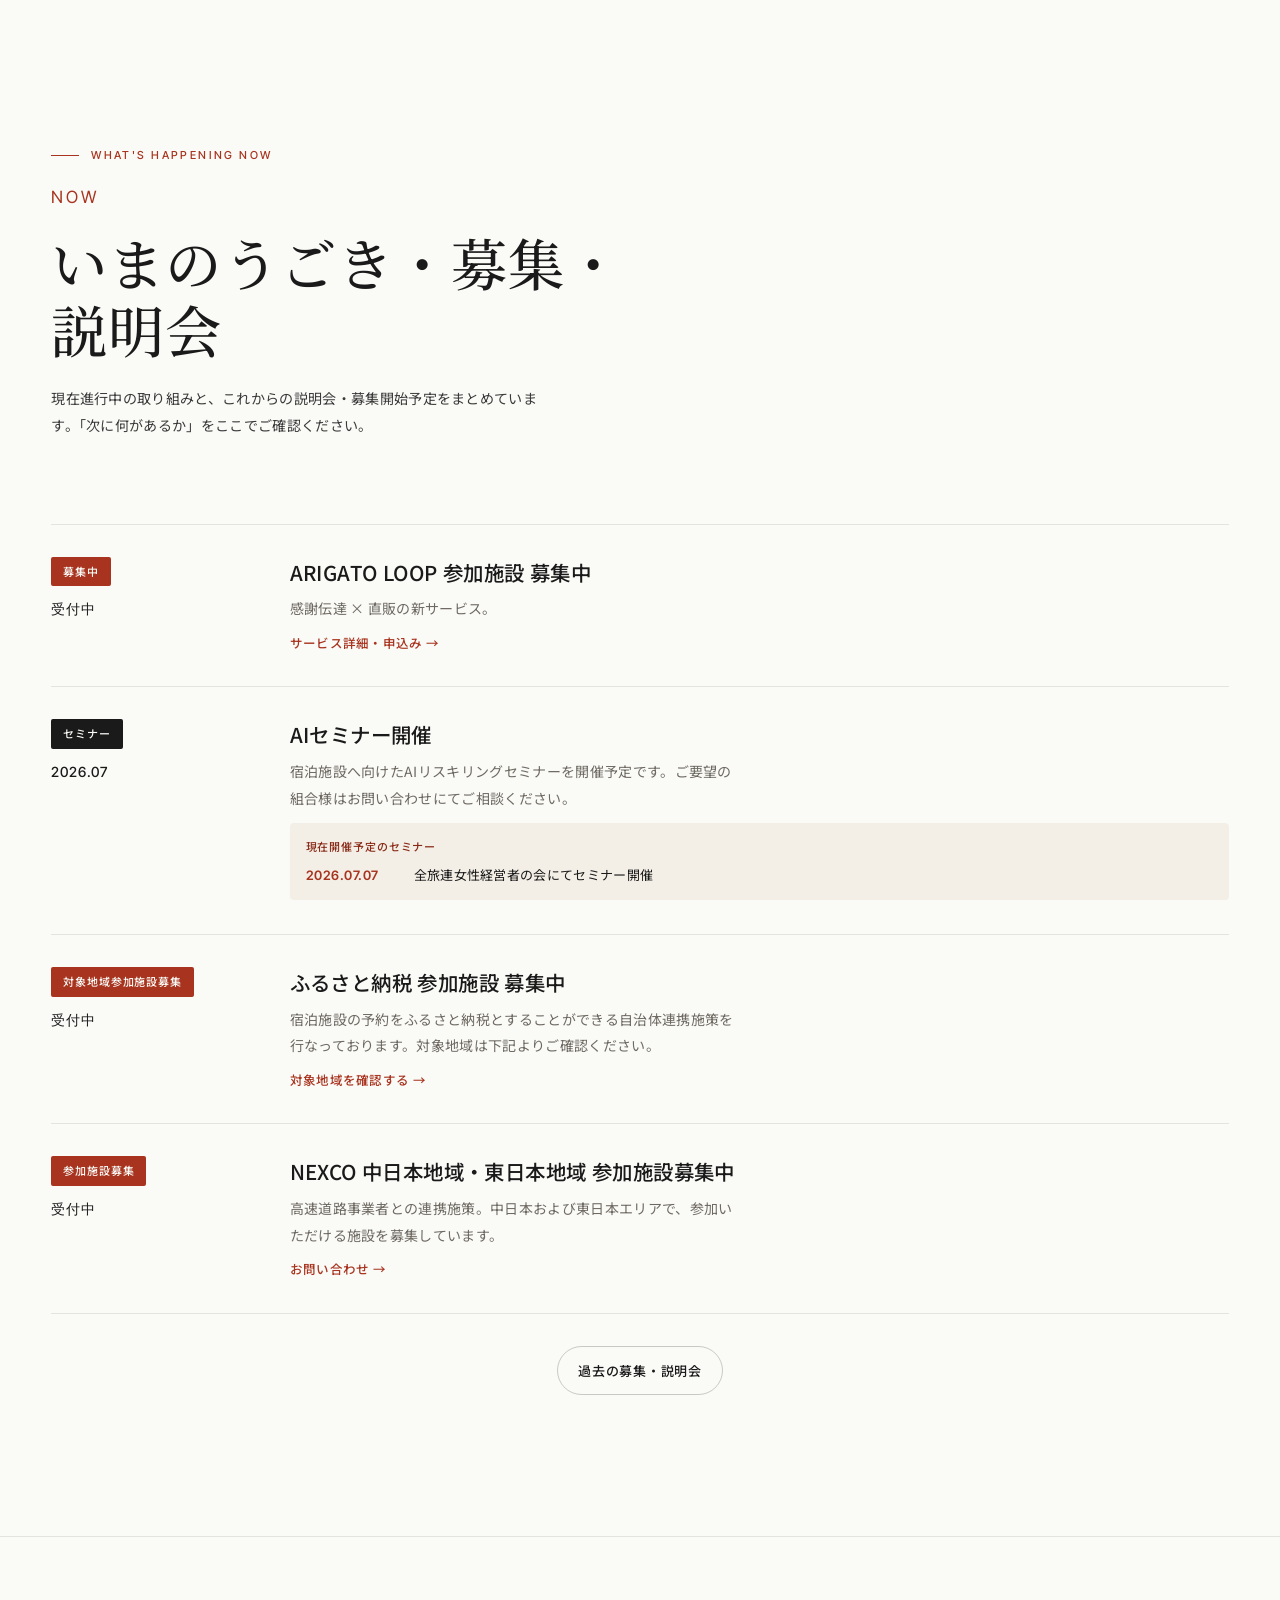
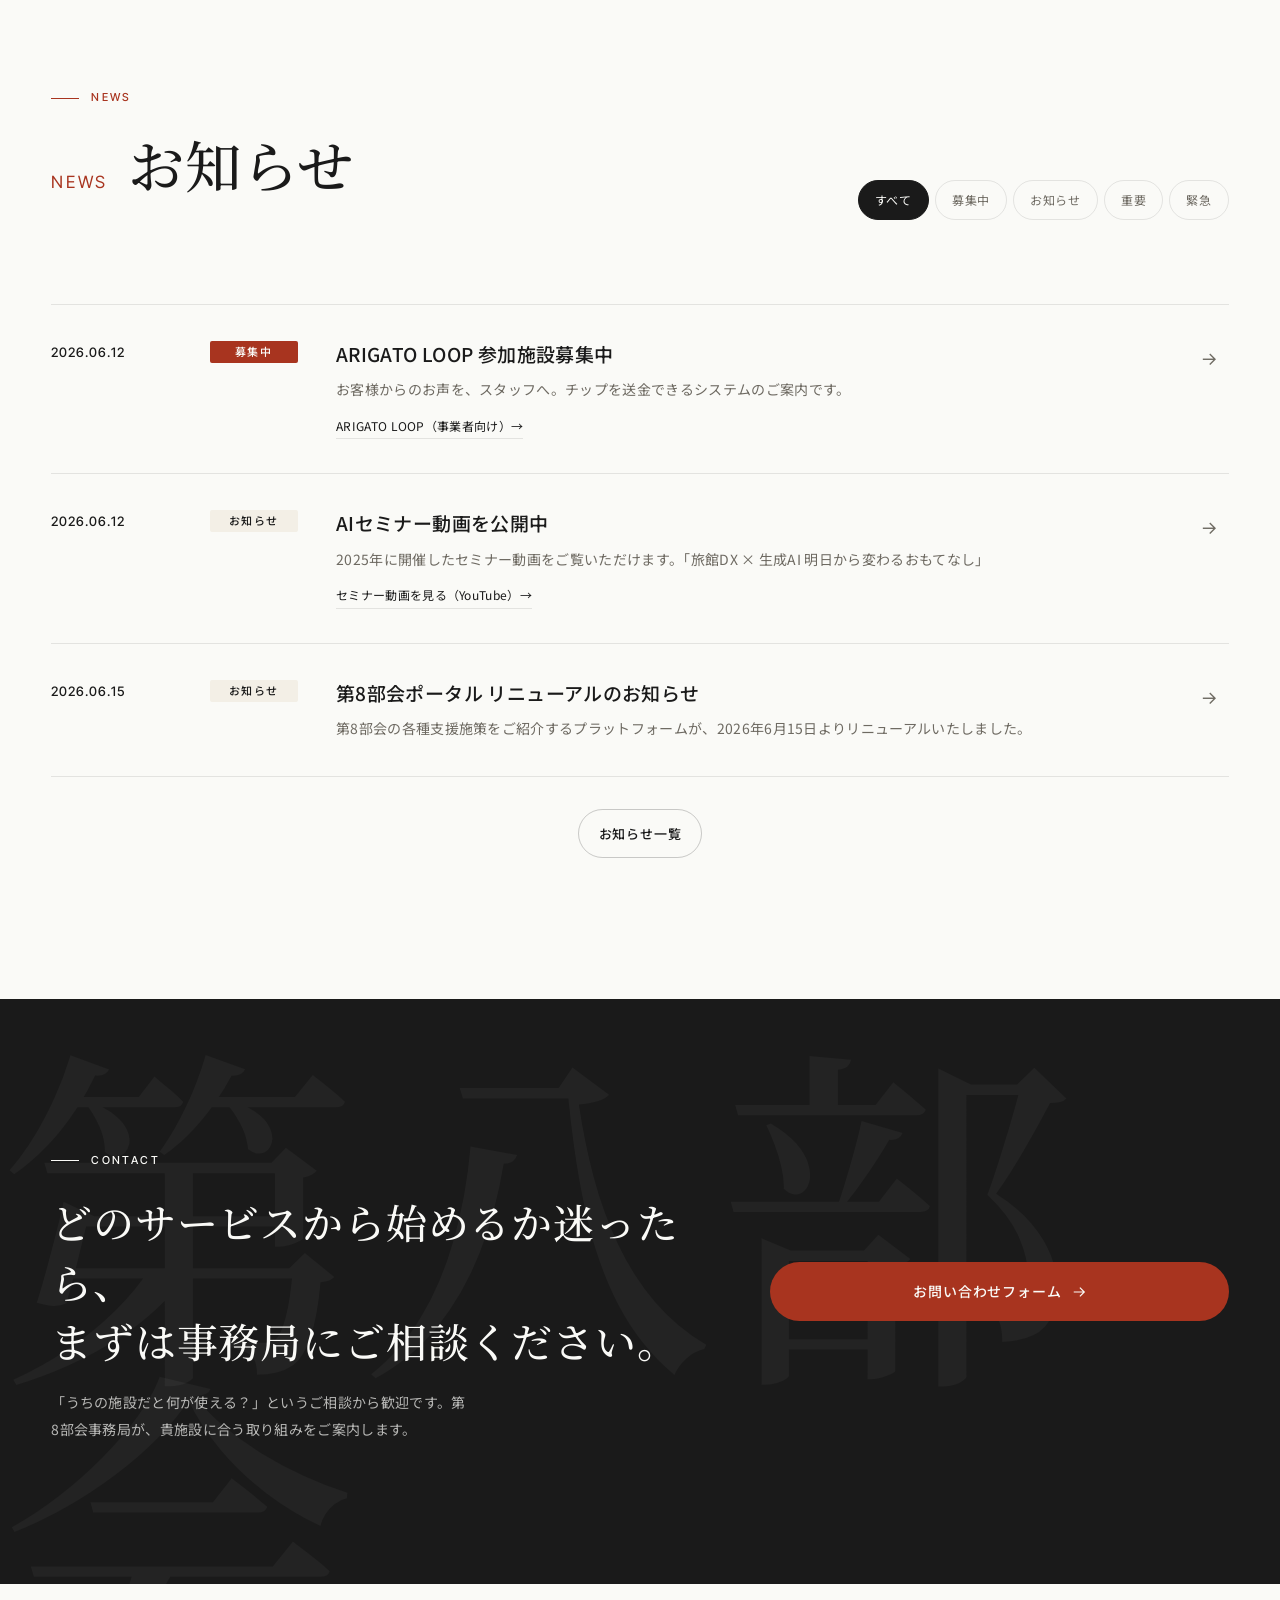
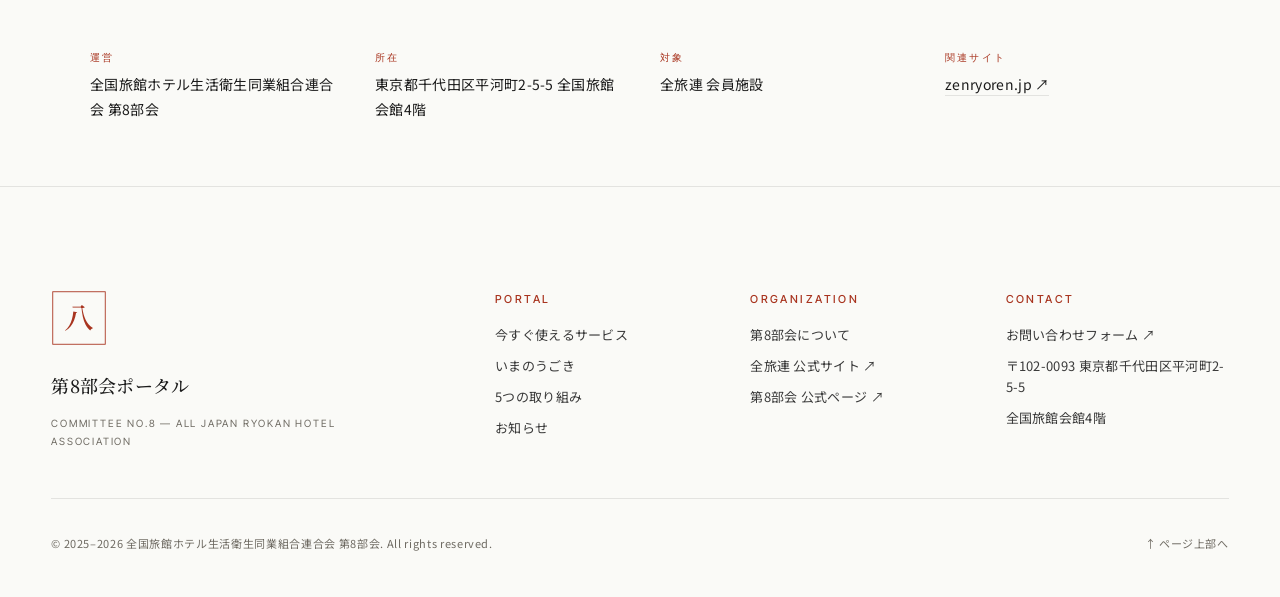
==== commit c9dcde1b: "Add files via upload" ====
--- a/index.html
+++ b/index.html
@@ -370,7 +370,7 @@
       <div class="svc__live">
         <span class="svc__live-head"><i></i>いまの状況</span>
         <dl>
-          <div><dt>現在進行中</dt><dd>中日本地域で参加施設募集</dd></div>
+          <div><dt>現在進行中</dt><dd>中日本・東日本地域で参加施設募集</dd></div>
           <div><dt>次回説明会</dt><dd>調整中</dd></div>
           <div><dt>募集開始日</dt><dd>受付中</dd></div>
           <div><dt>受付状況</dt><dd><span class="dot dot--open"></span>中日本地域で参加施設受付中</dd></div>
@@ -502,8 +502,8 @@
         <span class="tl__date">受付中</span>
       </div>
       <div class="tl__body">
-        <h3>NEXCO 中日本地域 参加施設募集中</h3>
-        <p>高速道路事業者との連携施策。中日本エリアで、参加いただける施設を募集しています。</p>
+        <h3>NEXCO 中日本地域・東日本地域 参加施設募集中</h3>
+        <p>高速道路事業者との連携施策。中日本および東日本エリアで、参加いただける施設を募集しています。</p>
         <a class="tl__link" href="https://docs.google.com/forms/d/e/1FAIpQLSeEgOkDegBklItWFYlS6pIGx4-PYI5lEQa_-00VaFYPnsMlJw/viewform" target="_blank" rel="noopener">お問い合わせ →</a>
       </div>
     </li>
